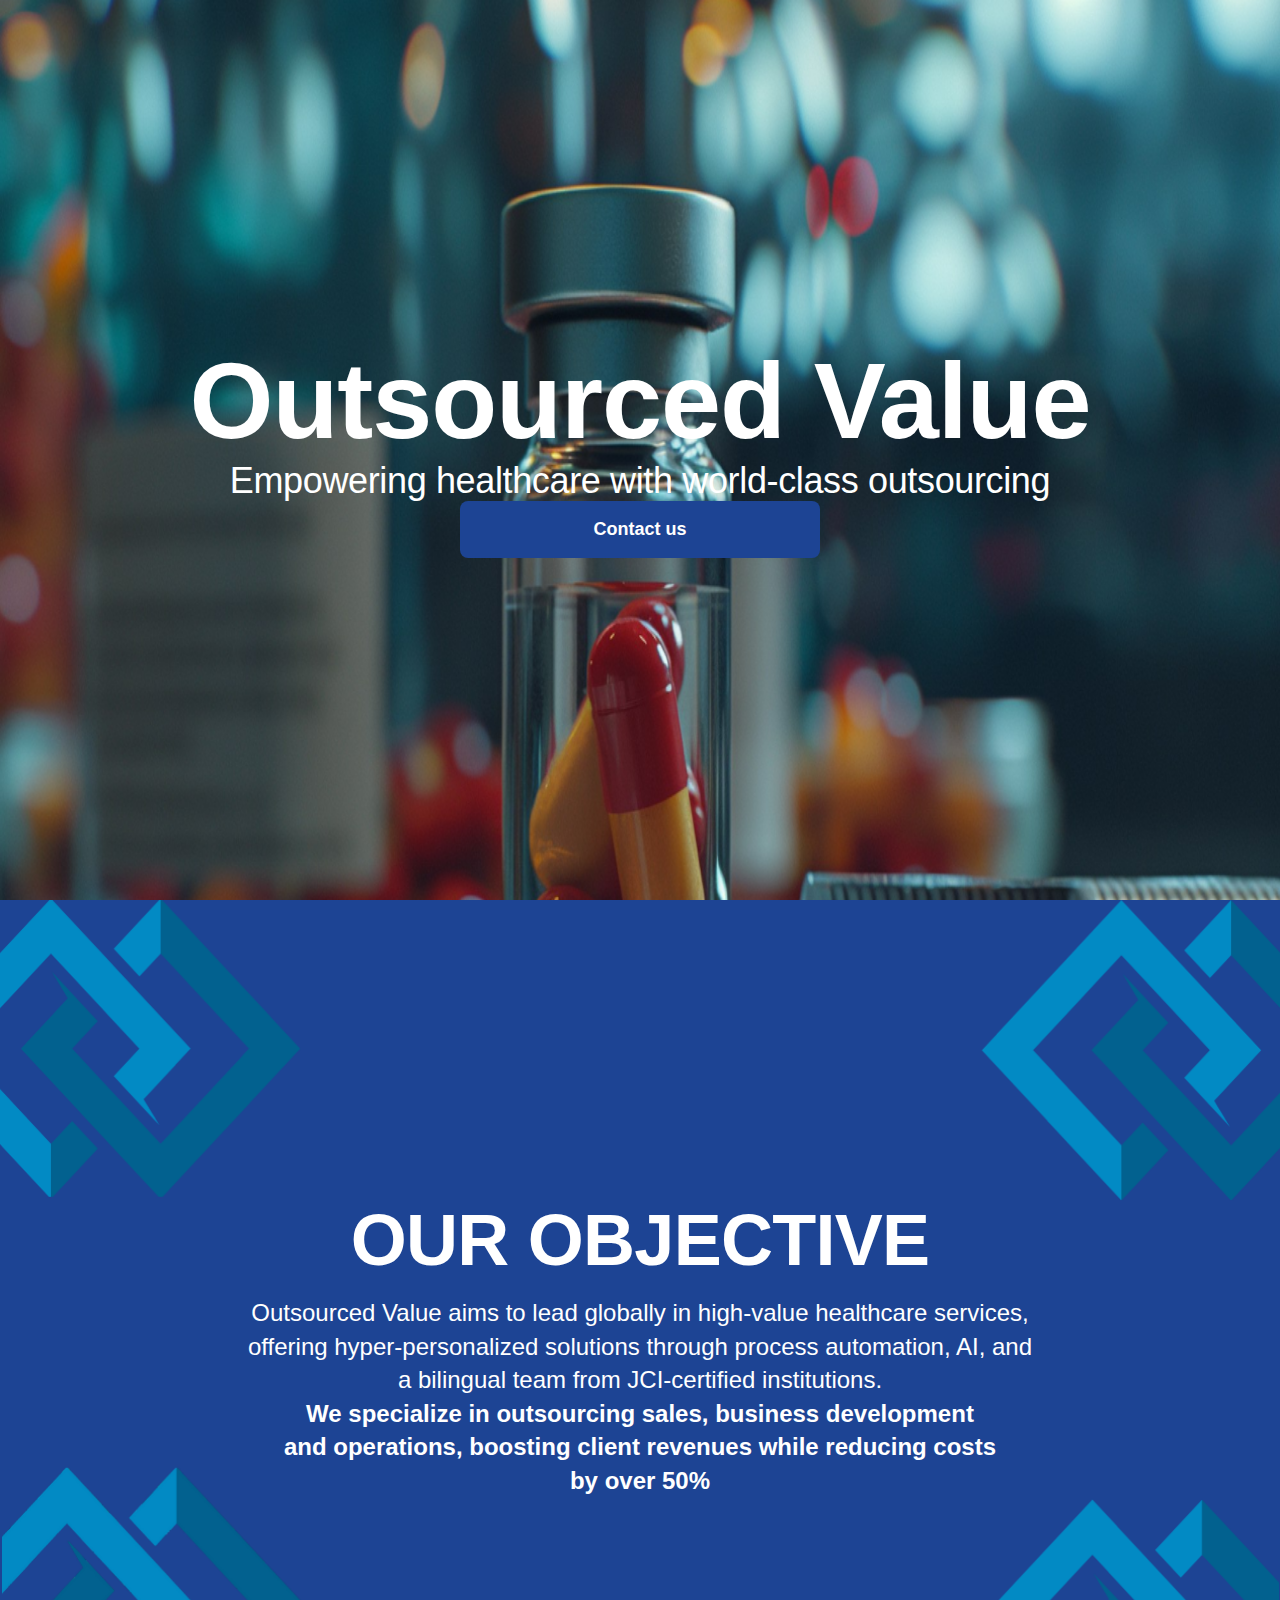
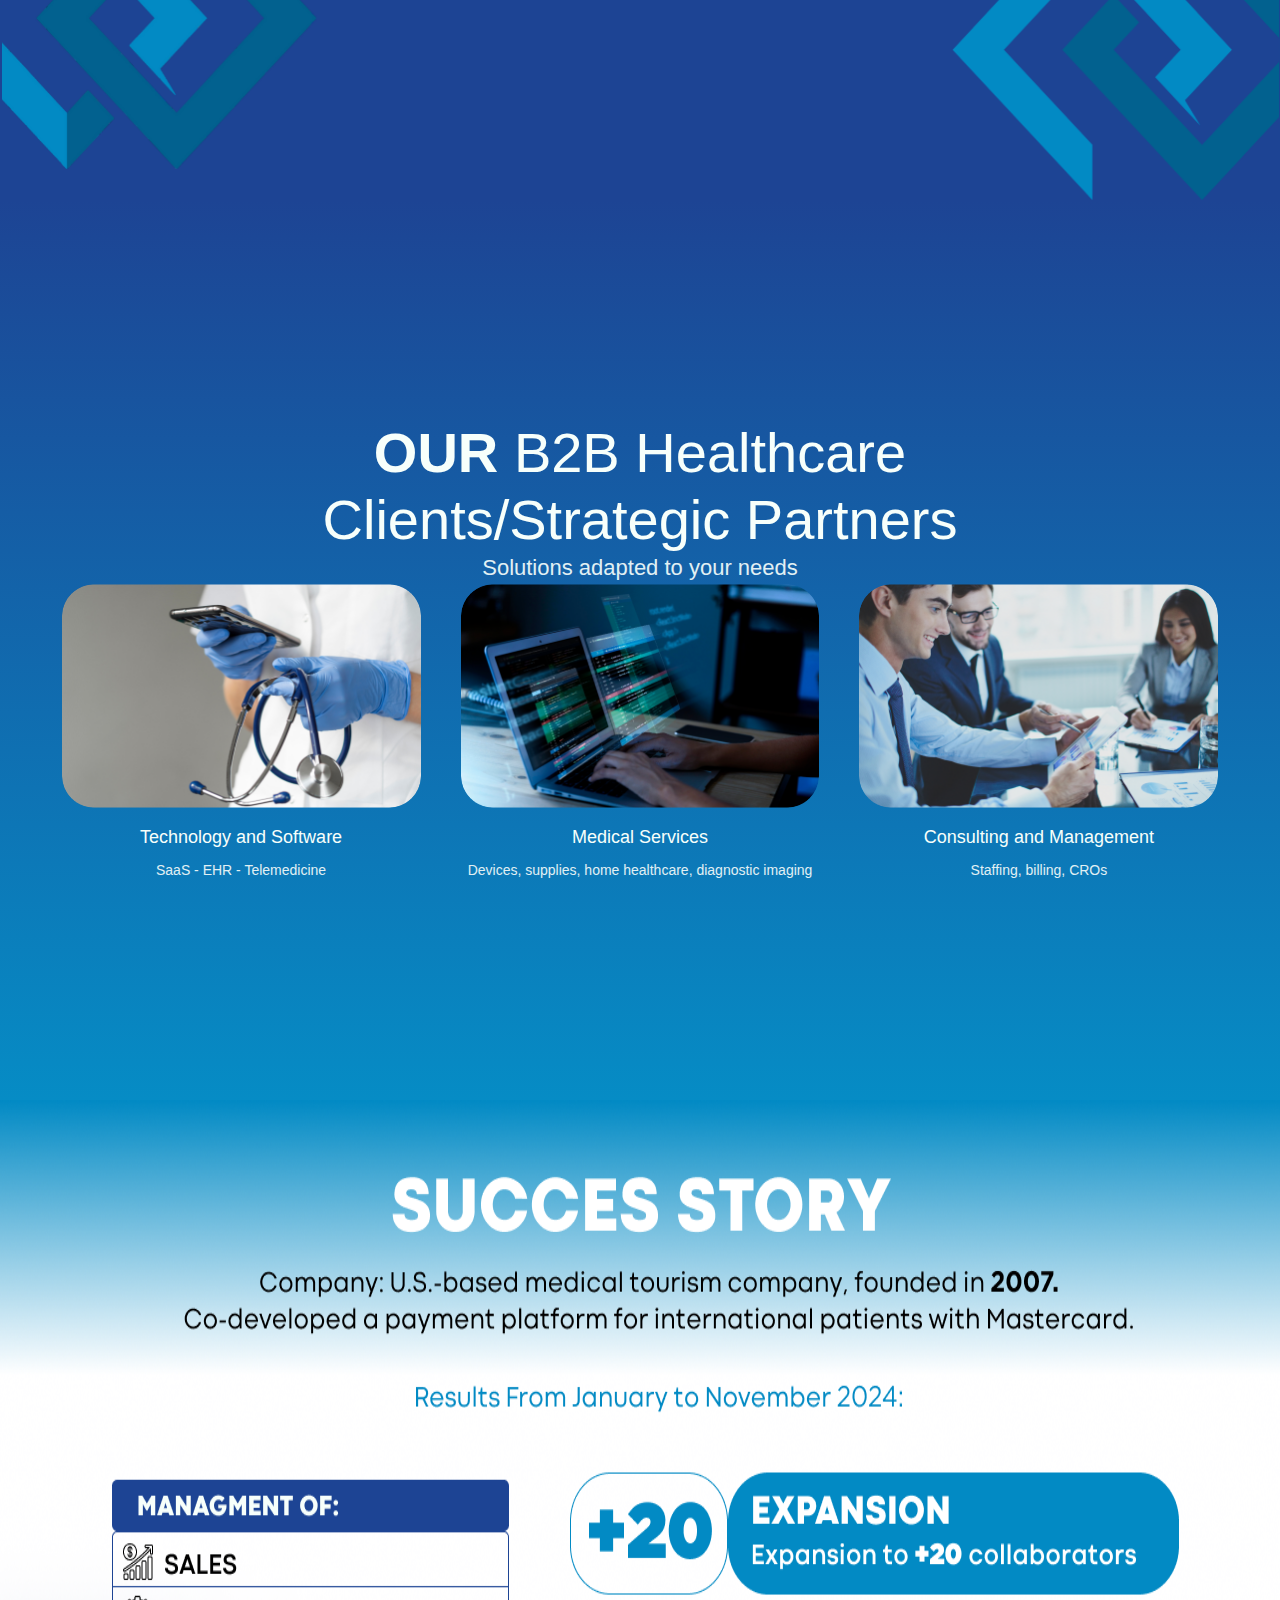
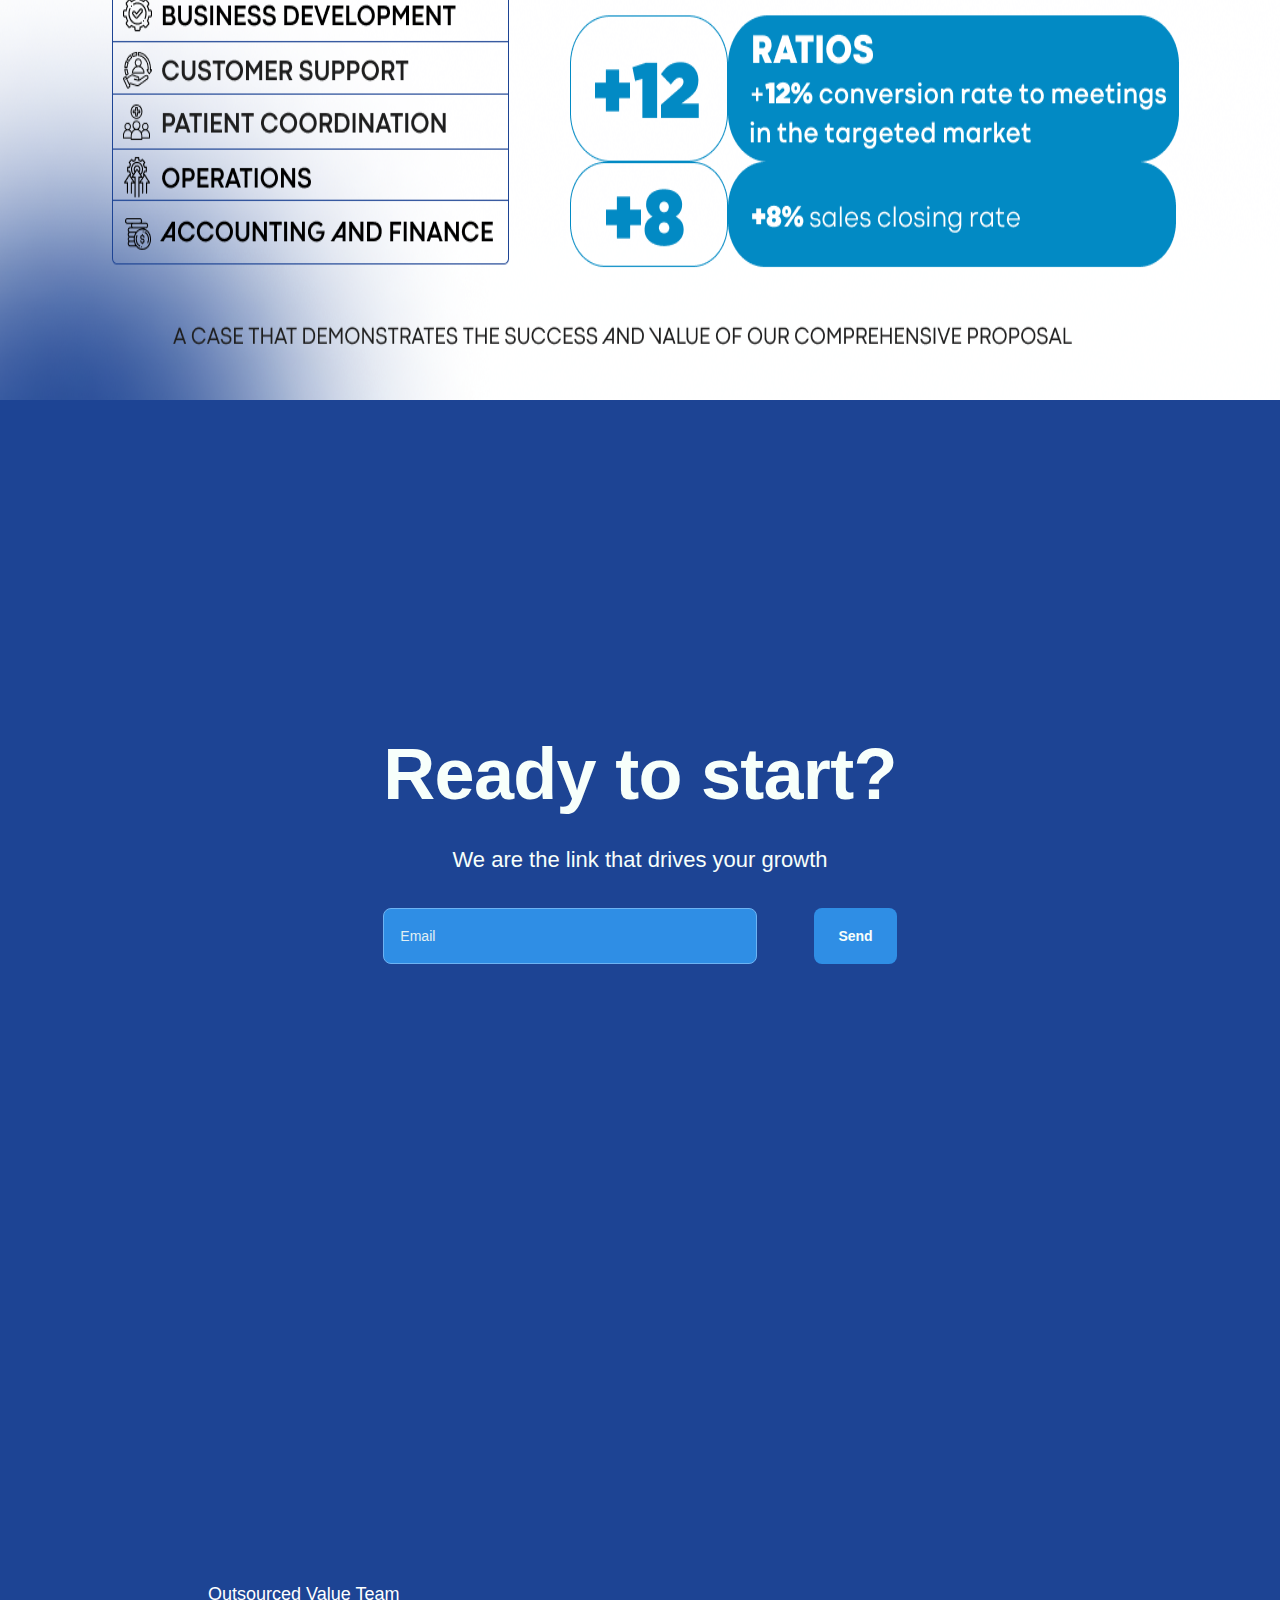
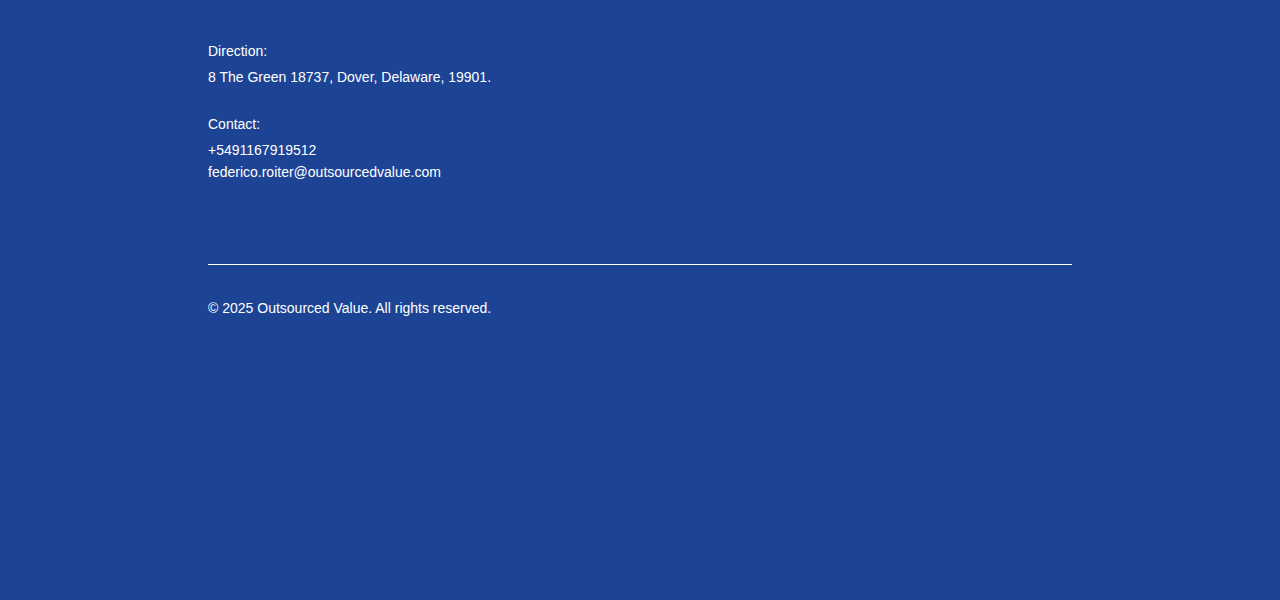
==== index.html @ 248ec2b2 "Initial commit" ====
<html>
  <head>
    <meta charset="utf-8">
    <title>Outsourced Value</title>
    <link rel="stylesheet" href="./style.css">
  </head>
  <body>
    <!-- Primera viñeta -->
    <div class="section first-section">
      <img
        class="background-image"
        src="./images/image-lummi-luminance-dark0.png"
        alt="Background for first section"
      />
      <div class="overlay"></div>
      <div class="heading-text">
        <div class="heading">
          <span>
            <span class="heading-span">Outsourced Value<br /></span>
            <span class="heading-span2">
              Empowering healthcare with world-class outsourcing
            </span>
          </span>
        </div>
      </div>
      <div class="copy-component">
        <div class="cta-button">
          <div class="text-container">
             <a href="#footer-section" class="cta">Contact us</a>
          </div>
        </div>
      </div>
    </div>

    <!-- Segunda viñeta -->
    <div class="section second-section">
      <img
        class="background-image"
        src="./images/fondo-landing.png"
        alt="Background for second section"
      />
      <div class="overlay"></div>
      <div class="text-content">
        <div class="heading">OUR OBJECTIVE</div>
        <div class="description">
  <span>
    <span class="description-span7">Outsourced Value aims to</span>
    <span class="description-span8">
      lead globally in high-value healthcare services,
    </span>
    <span class="description-span9">
      offering hyper-personalized solutions through process automation, AI, and  a bilingual team from JCI-certified institutions.
    </span>
    <br/>
    <span class="description-span10">
    We specialize in outsourcing sales, business development<br/> and operations, boosting client revenues while reducing costs<br/> by over
    </span>
    <span class="description-span11"></span>
    <span class="description-span12">50%</span>
  </span>
</div>
      </div>
    </div>

    <div class="section third-section">
    <div class="heading2">
  <span>
    <span class="heading2-span4">OUR</span>
    <span class="heading2-span5">B2B</span>
    <span class="heading2-span6">
      Healthcare
      <br />
      Clients/Strategic Partners
    </span>
  </span>
</div>
<div class="subheading">Solutions adapted to your needs</div>

<div class="feature-grid">
  <div class="cards">
    <img class="image-lummi" src="./images/foto1.png" />
    <div class="copy">
      <div class="feature-title">Technology and Software</div>
      <div class="feature-description">SaaS - EHR - Telemedicine</div>
    </div>
  </div>
  <div class="cards">
    <img class="image-lummi" src="./images/foto2.png" />
    <div class="copy">
      <div class="feature-title">Medical Services</div>
      <div class="feature-description2">
        Devices, supplies, home healthcare, diagnostic imaging
      </div>
    </div>
  </div>
  <div class="cards">
    <img class="image-lummi" src="./images/foto3.png" />
    <div class="copy">
      <div class="feature-title">Consulting and Management</div>
      <div class="feature-description">Staffing, billing, CROs</div>
    </div>
  </div>
</div>
</div>
    
  <div class="section fourth-section">
    <img
        class="background-image"
        src="./images/casodeexito2.png"
        alt="Background for fourth section"
      />
      </div>
    
  <div class="section fifth-section">
    <div class="property-1-simple-form">
      <div class="container">
        <div class="text-content2">
          <div class="copy2">
            <div class="heading3">Ready to start?</div>
          </div>
          <div class="description2">We are the link that drives your growth</div>
          <div class="input-container">
  <div class="input">
    <div class="input-form">
      <!-- Input real funcional -->
      <input
        type="email"
        id="email-input"
        class="real-input"
        placeholder="Email"
      />
    </div>
  </div>
  <div class="button-combo">
    <div class="button">
      <div class="text-container3">
        <div class="cta2">Send</div>
      </div>
    </div>
  </div>
</div>
  </div>
      </div>
    </div>

  </div>

  <div class="section sixth-section" id="footer-section">
    <div class="type-large-footer-with-divider-and-social-media-links">
      <div class="content">
        <div class="column">
          <div class="brand-name">Outsourced Value Team</div>
          <div class="content2">
            <div class="content3">
              <div class="heading4">Direction:</div>
              <div class="text">8 The Green 18737, Dover, Delaware, 19901.</div>
            </div>
            <div class="content3">
              <div class="heading5">Contact:</div>
              <div class="text">
                +5491167919512
                <br />
                federico.roiter@outsourcedvalue.com
              </div>
            </div>
          </div>
        </div>
      </div>
      <div class="credits">
        <div class="divider"></div>
        <div class="row">
          <div class="_2024-brand-name-all-rights-reserved">
            <span>
              <span class="_2024-brand-name-all-rights-reserved-span">© 2025</span>
              <span class="_2024-brand-name-all-rights-reserved-span2">
                Outsourced Value. All rights reserved.
              </span>
            </span>
          </div>
          
        </div>
      </div>
    </div>

  </div>

  </body>
</html>
---- style.css ----
/* General Reset */
* {
  box-sizing: border-box;
  margin: 0;
  padding: 0;
}

.fifth-section, .sixth-section {
  background-color: #1d4494; 
  
}

/* Contenedor general para cada sección */
.section {
  position: relative;
  display: flex;
  flex-direction: column;
  align-items: center;
  justify-content: center;
  height: 100vh;
  padding: 10vh 16px;
  overflow: hidden;
  background: linear-gradient(#1D4494 ,#068CC5);
}



.section img.background-image {
  position: absolute;
  top: 0;
  left: 0;
  width: 100%; /* Escala horizontalmente */
  height: 100%; /* Escala verticalmente */
  z-index: 0;
}

/* Fondo oscuro superpuesto */
.overlay {
  position: absolute;
  top: 0;
  left: 0;
  right: 0;
  bottom: 0;
  background: radial-gradient(
    closest-side,
    rgba(0, 0, 0, 1) 16.5%,
    rgba(0, 0, 0, 0) 100%
  );
  opacity: 0.6;
  z-index: -1;
}

/* Primera viñeta */
/* .first-section .overlay {
  background: radial-gradient(
    closest-side,
    rgba(0, 0, 0, 1) 16.5%,
    rgba(0, 0, 0, 0) 100%
  );
} */

/* Segunda viñeta */
/* .second-section .overlay {
  background: radial-gradient(
    closest-side,
    rgba(29, 68, 148, 0.8),
    rgba(0, 0, 0, 0) 100%
  );
} */

/* Contenido de texto */
.image-lummi-luminance-dark {
  background: linear-gradient(to left, #b3b3b3, #b3b3b3);
  flex-shrink: 0;
  position: absolute;
  right: 0px;
  left: 0px;
  bottom: 0px;
  top: 0px;
  object-fit: cover;
}

.heading-text {
  display: flex;
  flex-direction: column;
  gap: 16px;
  align-items: center;
  justify-content: center;
  align-self: stretch;
  flex-shrink: 0;
  position: relative;
}
.heading {
  color: #ffffff;
  text-align: center;
  position: relative;
  align-self: stretch;
  text-overflow: ellipsis;
  overflow: hidden;
}
.heading-span {
  color: #ffffff;
  font-family: "CodecColdTrial-ExtraBold", sans-serif;
  font-size: 108px;
  line-height: 110%;
  letter-spacing: -0.01em;
  font-weight: 800;
}
.heading-span2 {
  color: #ffffff;
  font-family: "CodecColdTrial-News", sans-serif;
  font-size: 36px;
  line-height: 110%;
  letter-spacing: -0.01em;
  font-weight: 400;
}
.copy-component {
  display: flex;
  flex-direction: column;
  gap: 40px;
  align-items: center;
  justify-content: center;
  width: 100%;
  flex-shrink: 0;
  max-width: 800px;
  position: relative;
}
.cta-button {
  background: #1d4494;
  border-radius: 8px;
  padding: 16px 24px 16px 24px;
  display: flex;
  flex-direction: row;
  gap: 4px;
  align-items: center;
  justify-content: center;
  width: 100%;
  flex-shrink: 0;
  height: 57px;
  max-width: 360px;
  position: relative;
  cursor: pointer;
}
.text-container {
  padding: 4px;
  display: flex;
  flex-direction: row;
  gap: 8px;
  align-items: center;
  justify-content: center;
  flex-shrink: 0;
  position: relative;
}
.cta {
  color: #f7fffb;
  text-align: center;
  font-family: "CodecColdTrial-News", sans-serif;
  font-size: 18px;
  line-height: 150%;
  font-weight: 400;
  position: relative;
  display: flex;
  align-items: center;
  justify-content: center;
}


.cta-button:hover {
  background: #163366; /* Color más oscuro al pasar el mouse */
}


.text-content {
  display: flex;
  flex-direction: column;
  align-items: center;
  gap: 16px;
  text-align: center;
  max-width: 800px;
}

.heading,
.heading * {
  box-sizing: border-box;
}
.heading {
  color: #ffffff;
  text-align: center;
  font-family: "CodecColdTrial-ExtraBold", sans-serif;
  font-size: 72px;
  line-height: 108%;
  letter-spacing: -0.01em;
  font-weight: 800;
  position: relative;
}

.description,
.description * {
  box-sizing: border-box;
}
.description {
  color: #ffffff;
  text-align: center;
  font-family: "-", sans-serif;
  font-size: 24px;
  line-height: 140%;
  font-weight: 400;
  position: relative;
}
.description-span7 {
  color: #ffffff;
  font-family: "CodecColdTrial-Light", sans-serif;
  font-size: 24px;
  line-height: 140%;
  font-weight: 300;
}
.description-span8 {
  color: #ffffff;
  font-family: "CodecColdTrial-Regular", sans-serif;
  font-size: 24px;
  line-height: 140%;
  font-weight: 400;
}
.description-span9 {
  color: #ffffff;
  font-family: "CodecColdTrial-Light", sans-serif;
  font-size: 24px;
  line-height: 140%;
  font-weight: 300;
}
.description-span10 {
  color: #ffffff;
  font-family: "CodecColdTrial-Bold", sans-serif;
  font-size: 24px;
  line-height: 140%;
  font-weight: 700;
}
.description-span11 {
  color: #ffffff;
  font-family: "Gotham-Light", sans-serif;
  font-size: 24px;
  line-height: 140%;
  font-weight: 300;
}
.description-span12 {
  color: #ffffff;
  font-family: "Gotham-Bold", sans-serif;
  font-size: 24px;
  line-height: 140%;
  font-weight: 700;
}



/* .rectangle-1,
.rectangle-1 * {
  box-sizing: border-box;
}
.rectangle-1 {
  background: linear-gradient(
    180deg,
    rgba(29, 68, 148, 1) 0%,
    rgba(2, 138, 196, 1) 80.16665577888489%
  );
  height: 724px;
  position: relative;
} */

.heading2,
.heading2 * {
  box-sizing: border-box;
}
.heading2 {
  color: #f7fffb;
  text-align: center;
  font-family: "-", sans-serif;
  font-size: 56px;
  line-height: 120%;
  font-weight: 400;
  position: relative;
}
.heading2-span4 {
  color: #f7fffb;
  font-family: "CodecColdTrial-ExtraBold", sans-serif;
  font-size: 56px;
  line-height: 120%;
  font-weight: 800;
}
.heading2-span5 {
  color: #f7fffb;
  font-family: "Gotham-Light", sans-serif;
  font-size: 56px;
  line-height: 120%;
  font-weight: 300;
}
.heading2-span6 {
  color: #f7fffb;
  font-family: "CodecColdTrial-News", sans-serif;
  font-size: 56px;
  line-height: 120%;
  font-weight: 400;
}

.subheading,
.subheading * {
  box-sizing: border-box;
}
.subheading {
  color: #e1f0f4;
  text-align: center;
  font-family: "CodecColdTrial-News", sans-serif;
  font-size: 22px;
  line-height: 140%;
  font-weight: 400;
  position: relative;
}

.feature-grid,
.feature-grid * {
  box-sizing: border-box;
}
.feature-grid {
  display: flex;
  flex-direction: row;
  gap: 40px;
  align-items: center;
  justify-content: center;
  flex-wrap: wrap;
  align-content: center;
  max-width: 1200px;
  position: relative;
}
.cards {
  display: flex;
  flex-direction: column;
  gap: 16px;
  align-items: center;
  justify-content: center;
  flex: 1;
  min-width: 280px;
  max-width: 360px;
  position: relative;
}
.image-lummi {
  border-radius: 32px;
  align-self: stretch;
  flex-shrink: 0;
  height: 224px;
  position: relative;
  object-fit: cover;
}
.copy {
  display: flex;
  flex-direction: column;
  gap: 8px;
  align-items: center;
  justify-content: center;
  align-self: stretch;
  flex-shrink: 0;
  position: relative;
}
.feature-title {
  color: #f7fffb;
  text-align: center;
  font-family: "CodecColdTrial-News", sans-serif;
  font-size: 18px;
  line-height: 150%;
  font-weight: 400;
  position: relative;
  align-self: stretch;
  text-overflow: ellipsis;
  overflow: hidden;
  white-space: nowrap;
}
.feature-description {
  color: #e1f0f4;
  text-align: center;
  font-family: "CodecColdTrial-Light", sans-serif;
  font-size: 14px;
  line-height: 160%;
  font-weight: 300;
  position: relative;
  align-self: stretch;
  text-overflow: ellipsis;
  overflow: hidden;
}
.feature-description2 {
  color: #e1f0f4;
  text-align: center;
  font-family: "CodecColdTrial-Light", sans-serif;
  font-size: 14px;
  line-height: 160%;
  font-weight: 300;
  position: relative;
  width: 414px;
  text-overflow: ellipsis;
  overflow: hidden;
}

/*fifth section*/


.property-1-simple-form,
.property-1-simple-form * {
  box-sizing: border-box;
}
.property-1-simple-form {
  background: #1d4494;
  padding: 96px 16px 96px 16px;
  display: flex;
  flex-direction: row;
  gap: 48px;
  align-items: center;
  justify-content: center;
  position: relative;
}
.container {
  display: flex;
  flex-direction: column;
  gap: 40px;
  align-items: center;
  justify-content: center;
  flex: 1;
  max-width: 1024px;
  position: relative;
}
.text-content2 {
  display: flex;
  flex-direction: column;
  gap: 32px;
  align-items: center;
  justify-content: center;
  align-self: stretch;
  flex-shrink: 0;
  position: relative;
}
.copy2 {
  display: flex;
  flex-direction: column;
  gap: 12px;
  align-items: flex-start;
  justify-content: flex-start;
  align-self: stretch;
  flex-shrink: 0;
  position: relative;
}
.heading3 {
  color: #f7fffb;
  text-align: center;
  font-family: "CodecColdTrial-ExtraBold", sans-serif;
  font-size: 72px;
  line-height: 108%;
  letter-spacing: -0.01em;
  font-weight: 800;
  position: relative;
  align-self: stretch;
}
.description2 {
  color: #f7fffb;
  text-align: center;
  font-family: "CodecColdTrial-News", sans-serif;
  font-size: 22px;
  line-height: 140%;
  font-weight: 400;
  position: relative;
  align-self: stretch;
}
/* Estilo general del contenedor */
.input-container {
  display: flex;
  flex-direction: row;
  gap: 16px;
  align-items: flex-end;
  justify-content: center;
  flex-wrap: wrap;
  align-content: flex-end;
  width: 100%;
  max-width: 520px;
  position: relative;
}

/* Contenedor del input */
.input {
  display: flex;
  flex-direction: column;
  gap: 4px;
  align-items: flex-start;
  justify-content: center;
  flex: 1;
  min-width: 230px;
  max-width: 420px;
  position: relative;
}

/* Estilo de la caja que contiene el input */
.input-form {
  background: #2f8ee5;
  border-radius: 8px;
  border: 1px solid #6db3f3;
  padding: 0 16px;
  display: flex;
  align-items: center;
  height: 56px;
  position: relative;
  flex-grow: 1; /* Hace que el input crezca ocupando espacio disponible */
  width: 100%; /* Ancho completo dentro del contenedor */
  max-width: 90%; /* Limita el ancho máximo para pantallas grandes */
}

/* Input real funcional */
.real-input {
  background: none;
  border: none;
  outline: none;
  color: #e1f0f4;
  font-family: "CodecColdTrial-Regular", sans-serif;
  font-size: 14px;
  line-height: 160%;
  font-weight: 400;
  width: 100%;
  height: 100%;
  padding: 0;
}

/* Placeholder automático del input */
.real-input::placeholder {
  color: #e1f0f4;
  opacity: 1; /* Asegura que el texto sea visible */
}

/* Estilo del botón */
.button-combo {
  display: flex;
  flex-direction: row;
  gap: 16px;
  align-items: flex-start;
  justify-content: flex-start;
  position: relative;
}

.button {
  background: #2f8ee5;
  border-radius: 8px;
  padding: 16px 24px;
  display: flex;
  align-items: center;
  justify-content: center;
  height: 56px;
  cursor: pointer;
}

.cta2 {
  color: #f7fffb;
  text-align: center;
  font-family: "CodecColdTrial-Bold", sans-serif;
  font-size: 14px;
  line-height: 160%;
  font-weight: 700;
}


/* sixth section */

.type-large-footer-with-divider-and-social-media-links,
.type-large-footer-with-divider-and-social-media-links * {
  box-sizing: border-box;
}
.type-large-footer-with-divider-and-social-media-links {
  background: #1d4494;
  padding: 80px 64px 80px 64px;
  display: flex;
  flex-direction: column;
  gap: 80px;
  align-items: center;
  justify-content: flex-start;
  position: relative;
  overflow: hidden;
}
.content {
  display: flex;
  flex-direction: row;
  gap: 64px;
  align-items: flex-start;
  justify-content: flex-start;
  align-self: stretch;
  flex-shrink: 0;
  position: relative;
}
.column {
  display: flex;
  flex-direction: column;
  gap: 32px;
  align-items: flex-start;
  justify-content: flex-start;
  flex-shrink: 0;
  width: 864px;
  position: relative;
  overflow: hidden;
}
.brand-name {
  color: #ffffff;
  text-align: left;
  font-family: "CodecColdTrial-News", sans-serif;
  font-size: 18px;
  line-height: 150%;
  font-weight: 400;
  position: relative;
  align-self: stretch;
  display: flex;
  align-items: center;
  justify-content: flex-start;
}
.content2 {
  display: flex;
  flex-direction: column;
  gap: 24px;
  align-items: flex-start;
  justify-content: flex-start;
  align-self: stretch;
  flex-shrink: 0;
  position: relative;
}
.content3 {
  display: flex;
  flex-direction: column;
  gap: 4px;
  align-items: flex-start;
  justify-content: flex-start;
  align-self: stretch;
  flex-shrink: 0;
  position: relative;
}
.heading4 {
  color: #ffffff;
  text-align: left;
  font-family: "Gotham-Light", sans-serif;
  font-size: 14px;
  line-height: 160%;
  font-weight: 300;
  position: relative;
  align-self: stretch;
}
.text {
  color: #ffffff;
  text-align: left;
  font-family: "Gotham-Light", sans-serif;
  font-size: 14px;
  line-height: 160%;
  font-weight: 300;
  position: relative;
  align-self: stretch;
}
.heading5 {
  color: #ffffff;
  text-align: left;
  font-family: "CodecColdTrial-Light", sans-serif;
  font-size: 14px;
  line-height: 160%;
  font-weight: 300;
  position: relative;
  align-self: stretch;
}

.credits {
  display: flex;
  flex-direction: column;
  gap: 32px;
  align-items: flex-start;
  justify-content: flex-start;
  align-self: stretch;
  flex-shrink: 0;
  position: relative;
}
.divider {
  background: #ffffff;
  align-self: stretch;
  flex-shrink: 0;
  height: 1px;
  position: relative;
}
.row {
  display: flex;
  flex-direction: row;
  align-items: flex-start;
  justify-content: space-between;
  align-self: stretch;
  flex-shrink: 0;
  position: relative;
}
._2024-brand-name-all-rights-reserved {
  color: #ffffff;
  text-align: left;
  font-family: "-", sans-serif;
  font-size: 14px;
  line-height: 160%;
  font-weight: 400;
  position: relative;
}
._2024-brand-name-all-rights-reserved-span {
  color: #ffffff;
  font-family: "Gotham-Book", sans-serif;
  font-size: 14px;
  line-height: 160%;
  font-weight: 400;
}
._2024-brand-name-all-rights-reserved-span2 {
  color: #ffffff;
  font-family: "CodecColdTrial-News", sans-serif;
  font-size: 14px;
  line-height: 160%;
  font-weight: 400;
}
.footer-links {
  display: flex;
  flex-direction: row;
  gap: 24px;
  align-items: flex-start;
  justify-content: flex-start;
  flex-shrink: 0;
  position: relative;
}
.link {
  color: #ffffff;
  text-align: left;
  font-family: "CodecColdTrial-News", sans-serif;
  font-size: 14px;
  line-height: 160%;
  font-weight: 400;
  position: relative;
  cursor: pointer;
}

.fifth-section {
  background: #1d4494; /* Ya está configurado correctamente */
  
}

/* Sixth Section */
.sixth-section {
  background: #1d4494; /* Color de fondo configurado */

}

.cta-button .cta {
  text-decoration: none;
  color: #ffffff; /* Esto asegura que el color del texto se mantenga */
  font-weight: bold; /* Opcional, si quieres resaltar el texto */
}
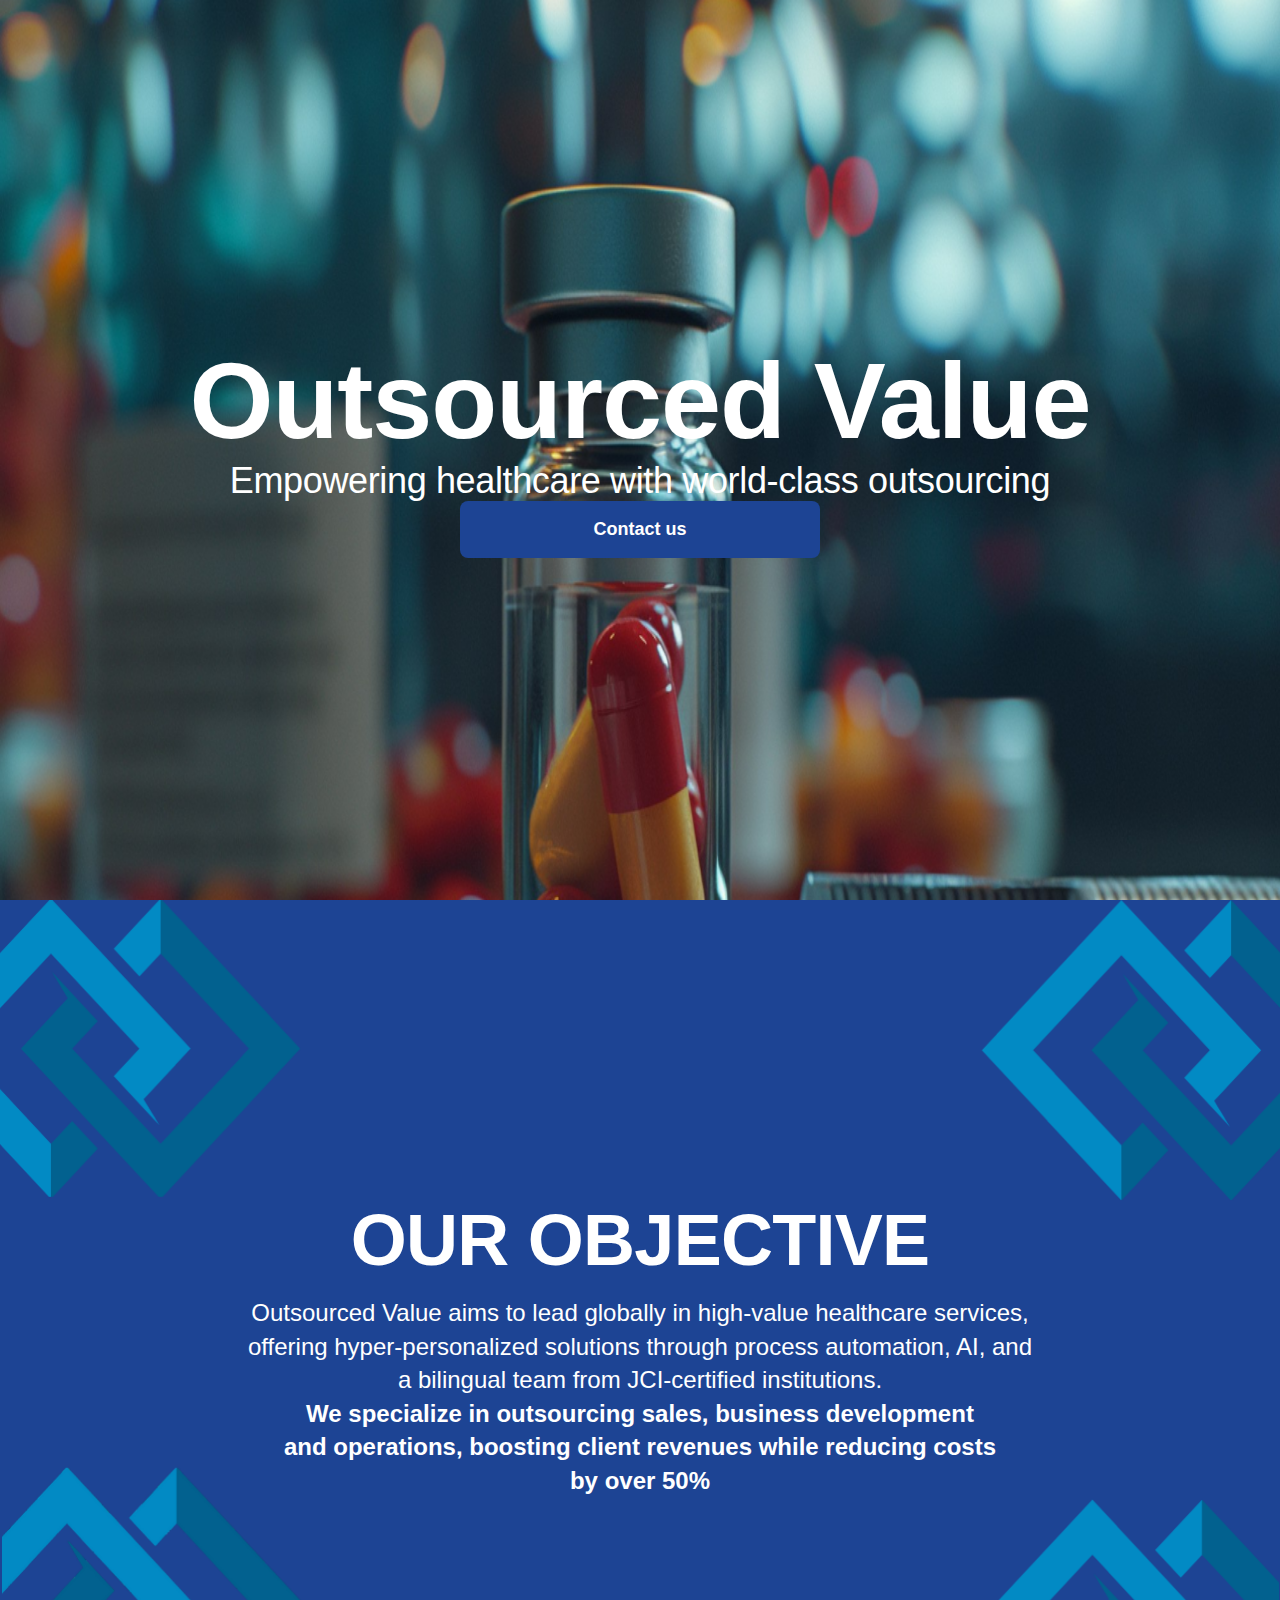
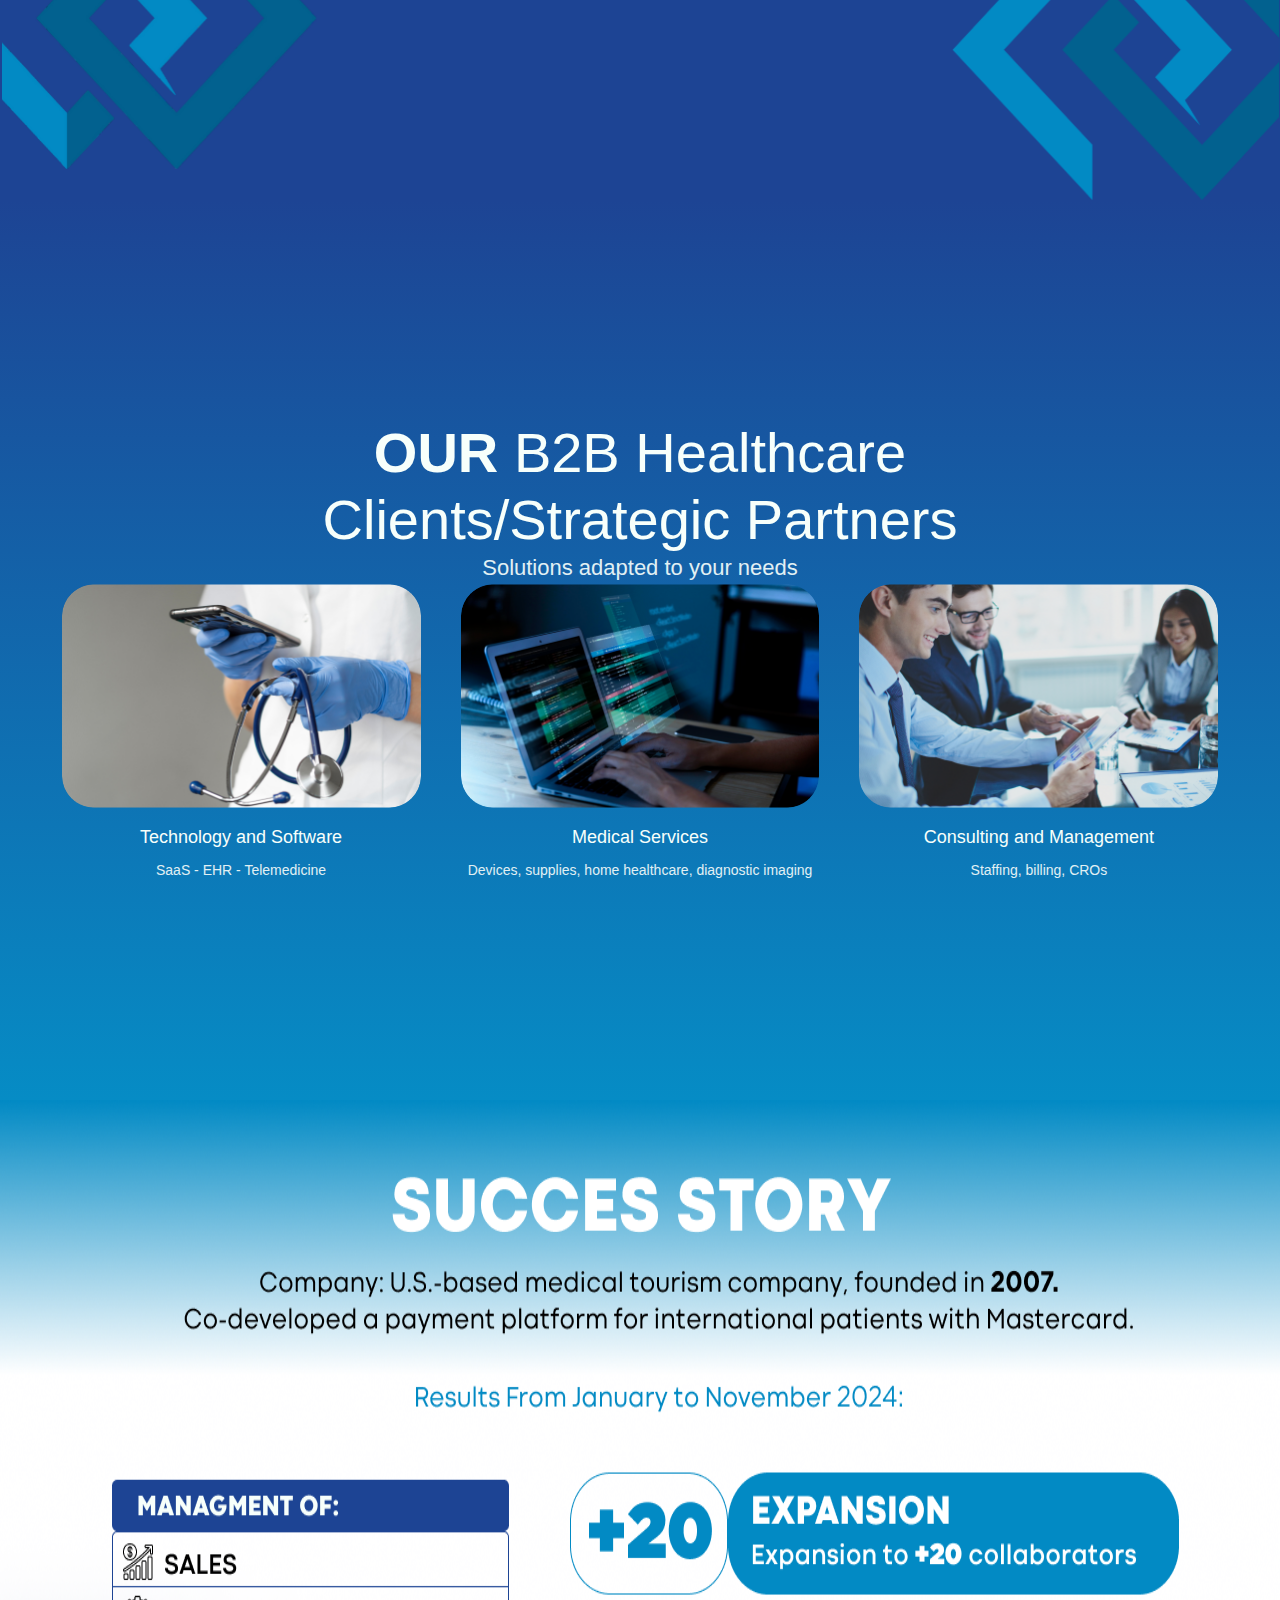
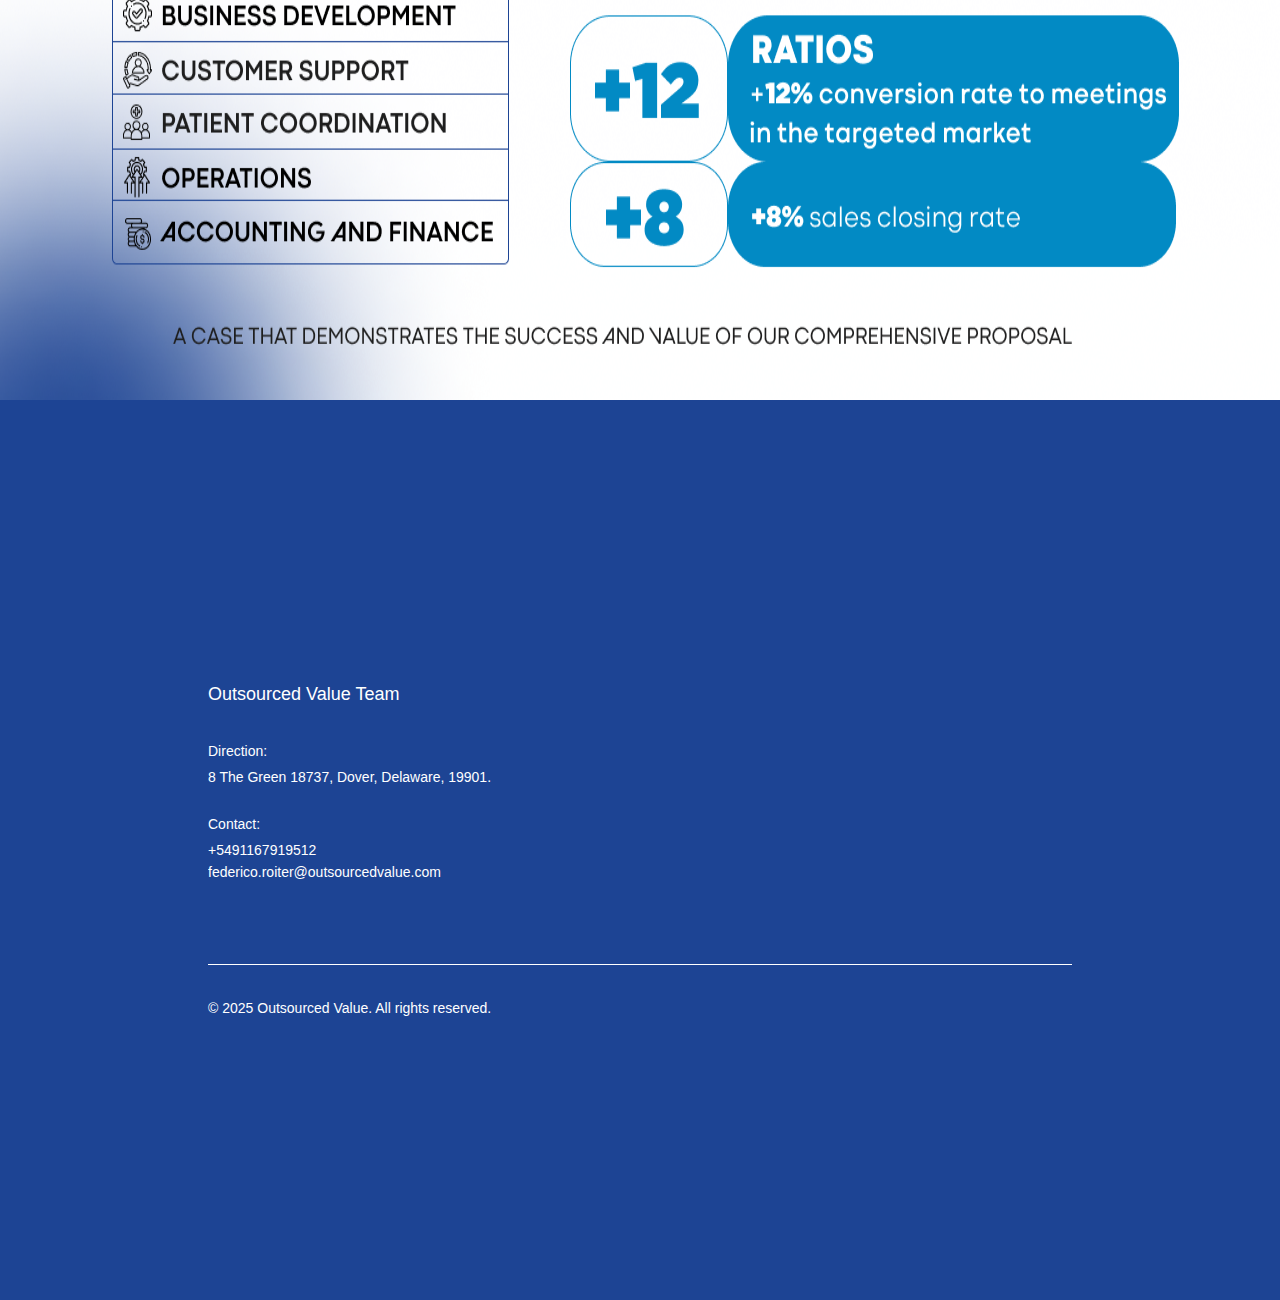
==== commit e7c622d1: "fifth section" ====
--- a/index.html
+++ b/index.html
@@ -111,39 +111,6 @@
       />
       </div>
     
-  <div class="section fifth-section">
-    <div class="property-1-simple-form">
-      <div class="container">
-        <div class="text-content2">
-          <div class="copy2">
-            <div class="heading3">Ready to start?</div>
-          </div>
-          <div class="description2">We are the link that drives your growth</div>
-          <div class="input-container">
-  <div class="input">
-    <div class="input-form">
-      <!-- Input real funcional -->
-      <input
-        type="email"
-        id="email-input"
-        class="real-input"
-        placeholder="Email"
-      />
-    </div>
-  </div>
-  <div class="button-combo">
-    <div class="button">
-      <div class="text-container3">
-        <div class="cta2">Send</div>
-      </div>
-    </div>
-  </div>
-</div>
-  </div>
-      </div>
-    </div>
-
-  </div>
 
   <div class="section sixth-section" id="footer-section">
     <div class="type-large-footer-with-divider-and-social-media-links">
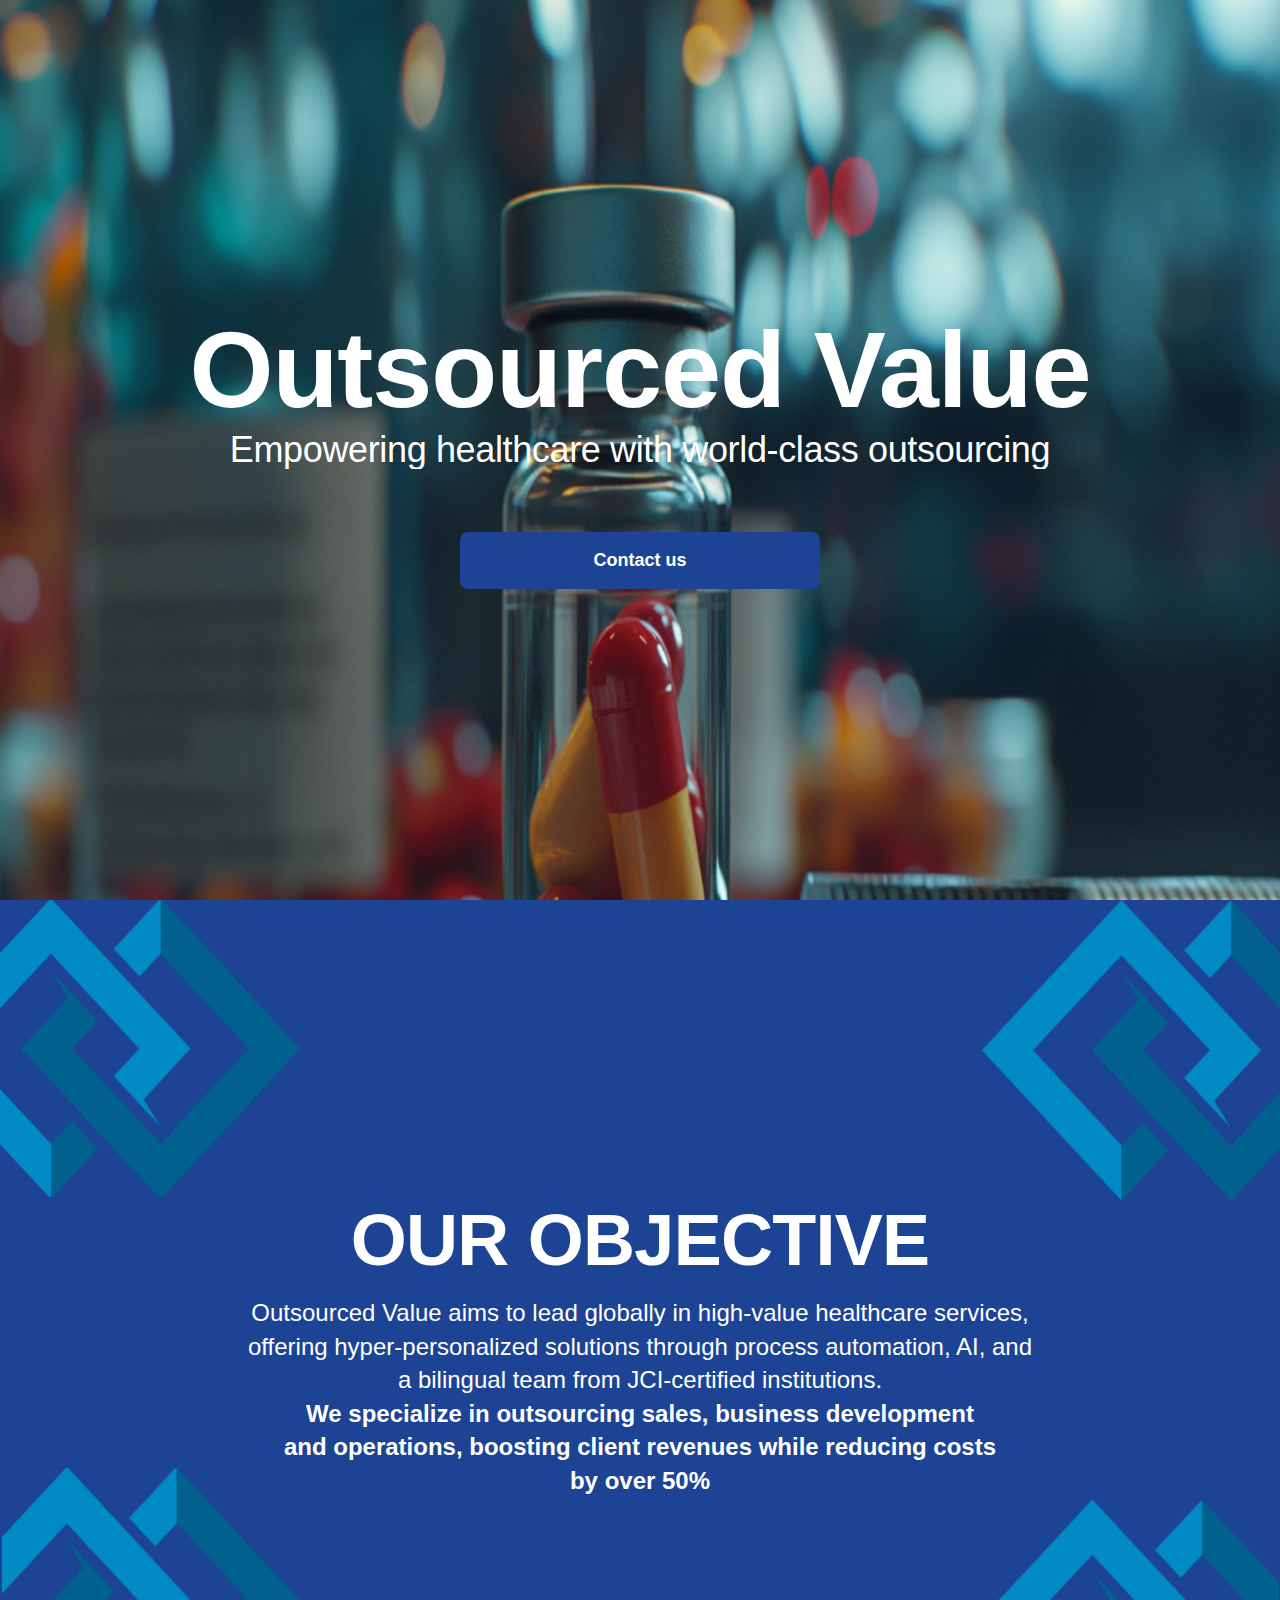
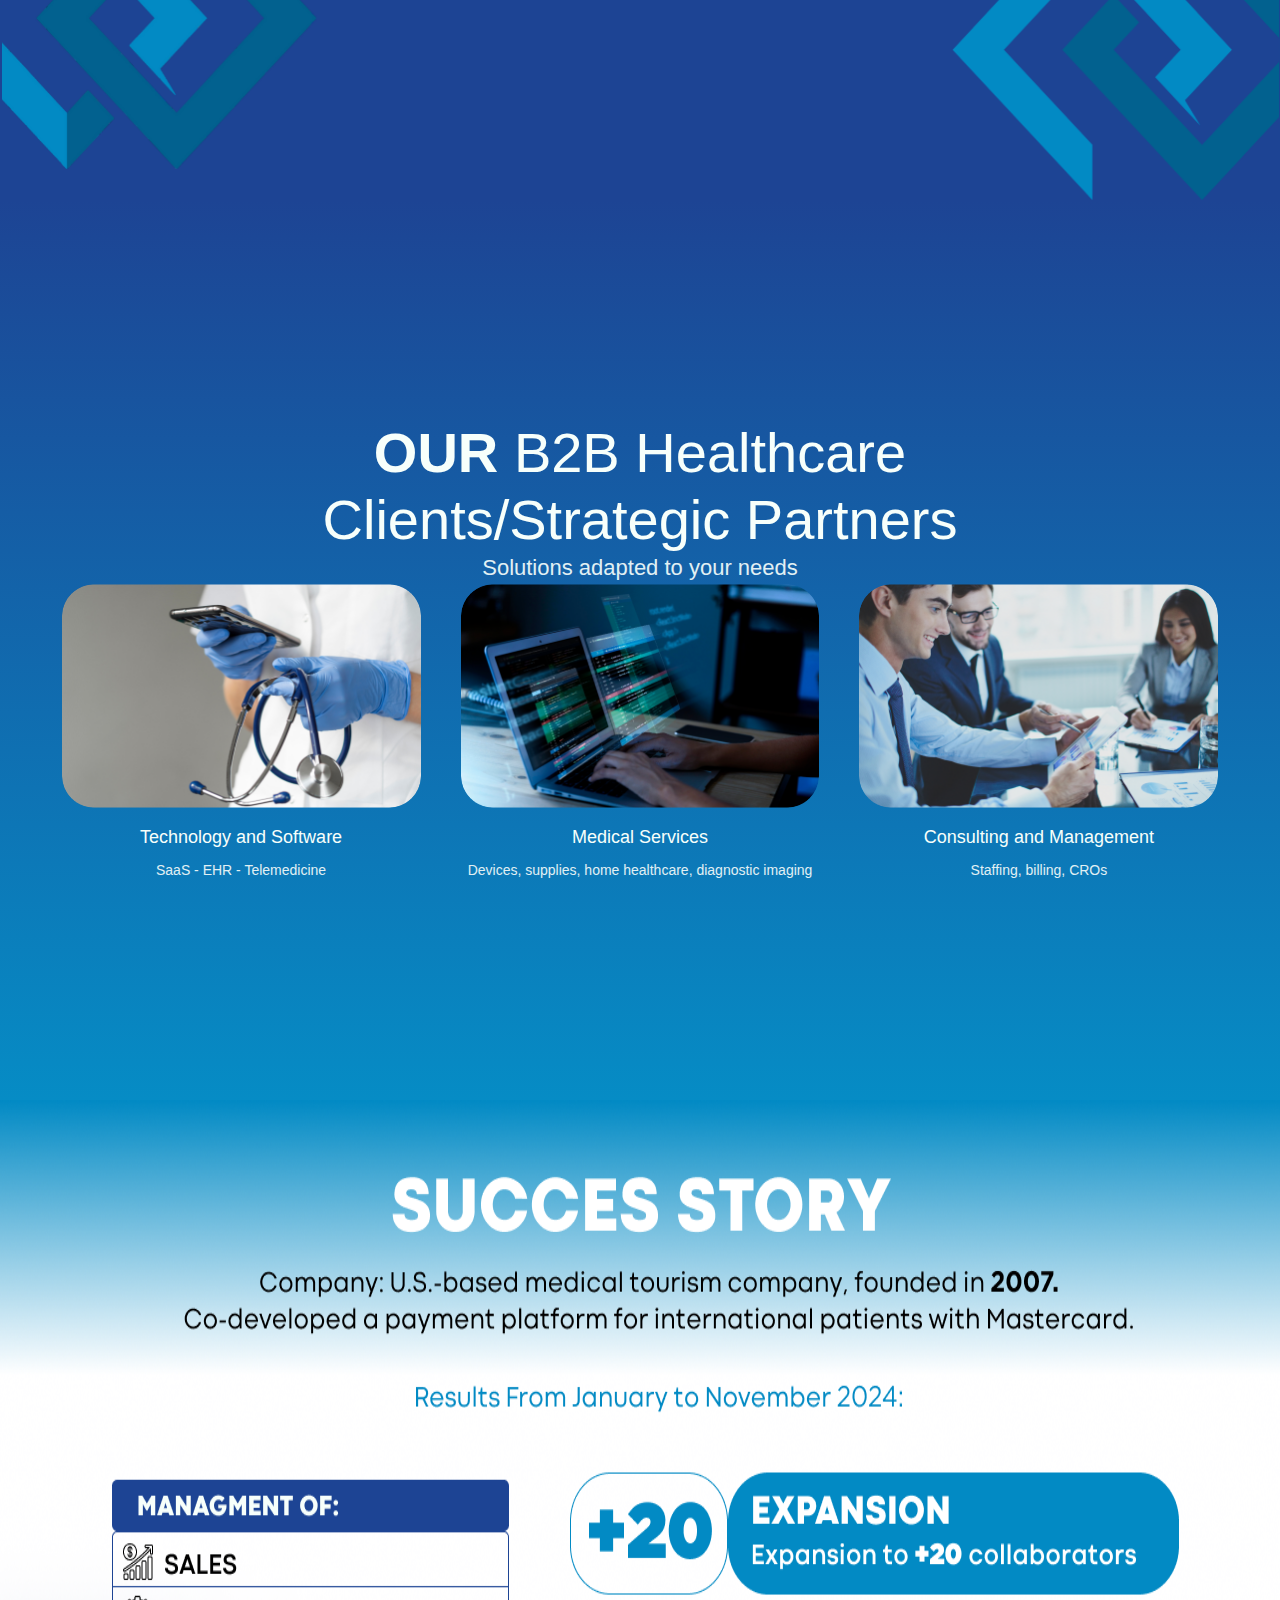
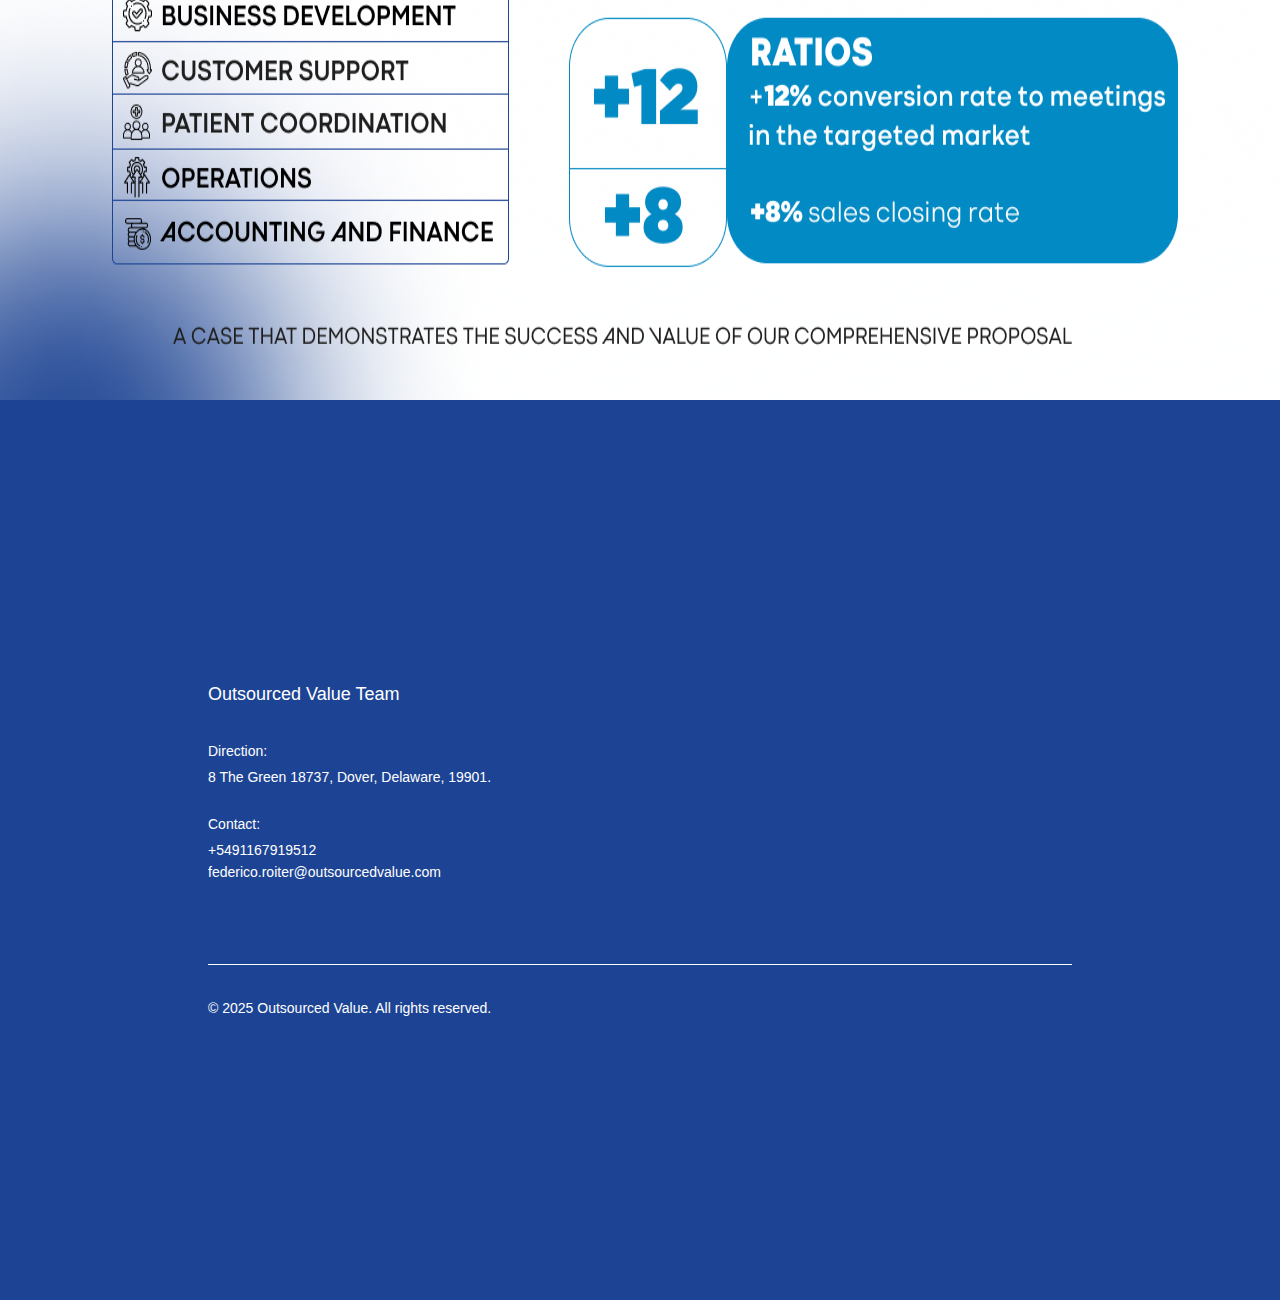
==== commit 76b3434e: "boton y caso de exito" ====
--- a/index.html
+++ b/index.html
@@ -106,7 +106,7 @@
   <div class="section fourth-section">
     <img
         class="background-image"
-        src="./images/casodeexito2.png"
+        src="./images/casodeexito-web.png"
         alt="Background for fourth section"
       />
       </div>
--- a/style.css
+++ b/style.css
@@ -50,23 +50,6 @@
   z-index: -1;
 }
 
-/* Primera viñeta */
-/* .first-section .overlay {
-  background: radial-gradient(
-    closest-side,
-    rgba(0, 0, 0, 1) 16.5%,
-    rgba(0, 0, 0, 0) 100%
-  );
-} */
-
-/* Segunda viñeta */
-/* .second-section .overlay {
-  background: radial-gradient(
-    closest-side,
-    rgba(29, 68, 148, 0.8),
-    rgba(0, 0, 0, 0) 100%
-  );
-} */
 
 /* Contenido de texto */
 .image-lummi-luminance-dark {
@@ -128,6 +111,7 @@
 .cta-button {
   background: #1d4494;
   border-radius: 8px;
+  margin-top: 7vh;
   padding: 16px 24px 16px 24px;
   display: flex;
   flex-direction: row;
@@ -250,21 +234,6 @@
   font-weight: 700;
 }
 
-
-
-/* .rectangle-1,
-.rectangle-1 * {
-  box-sizing: border-box;
-}
-.rectangle-1 {
-  background: linear-gradient(
-    180deg,
-    rgba(29, 68, 148, 1) 0%,
-    rgba(2, 138, 196, 1) 80.16665577888489%
-  );
-  height: 724px;
-  position: relative;
-} */
 
 .heading2,
 .heading2 * {
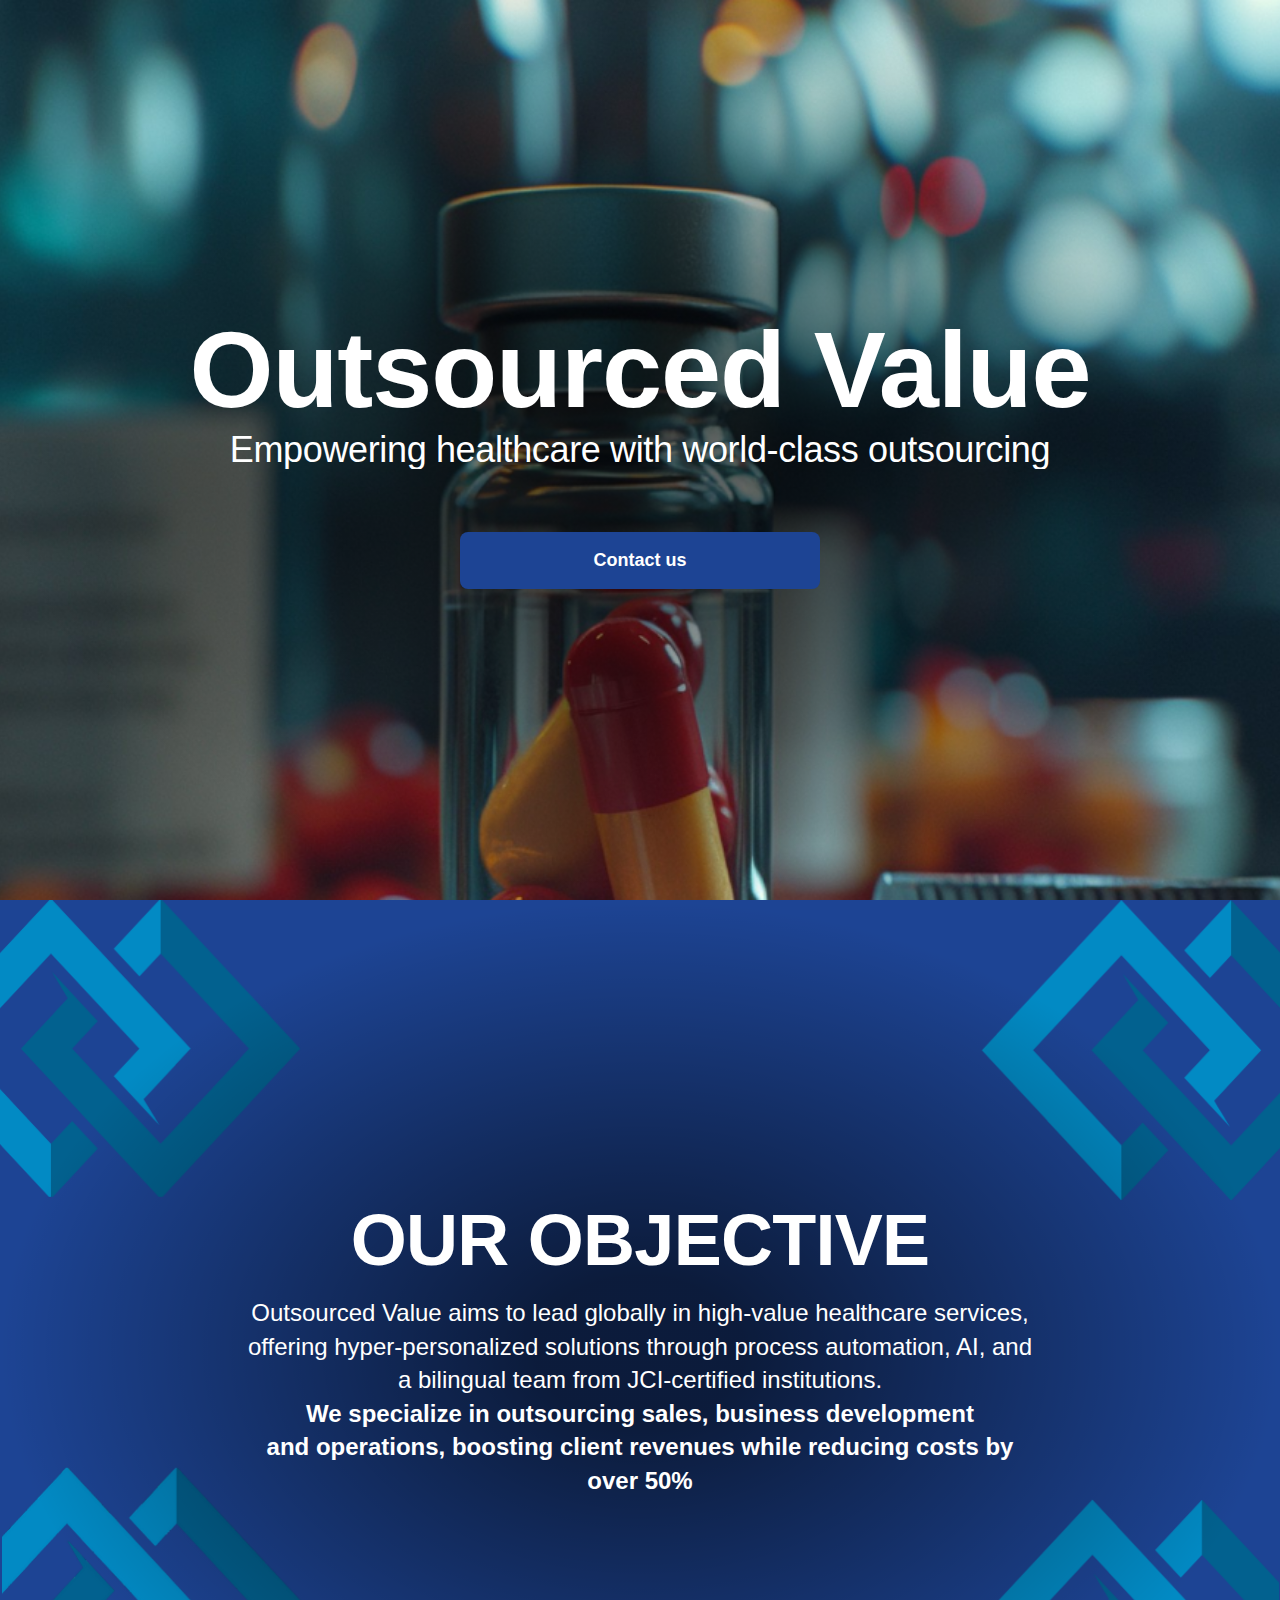
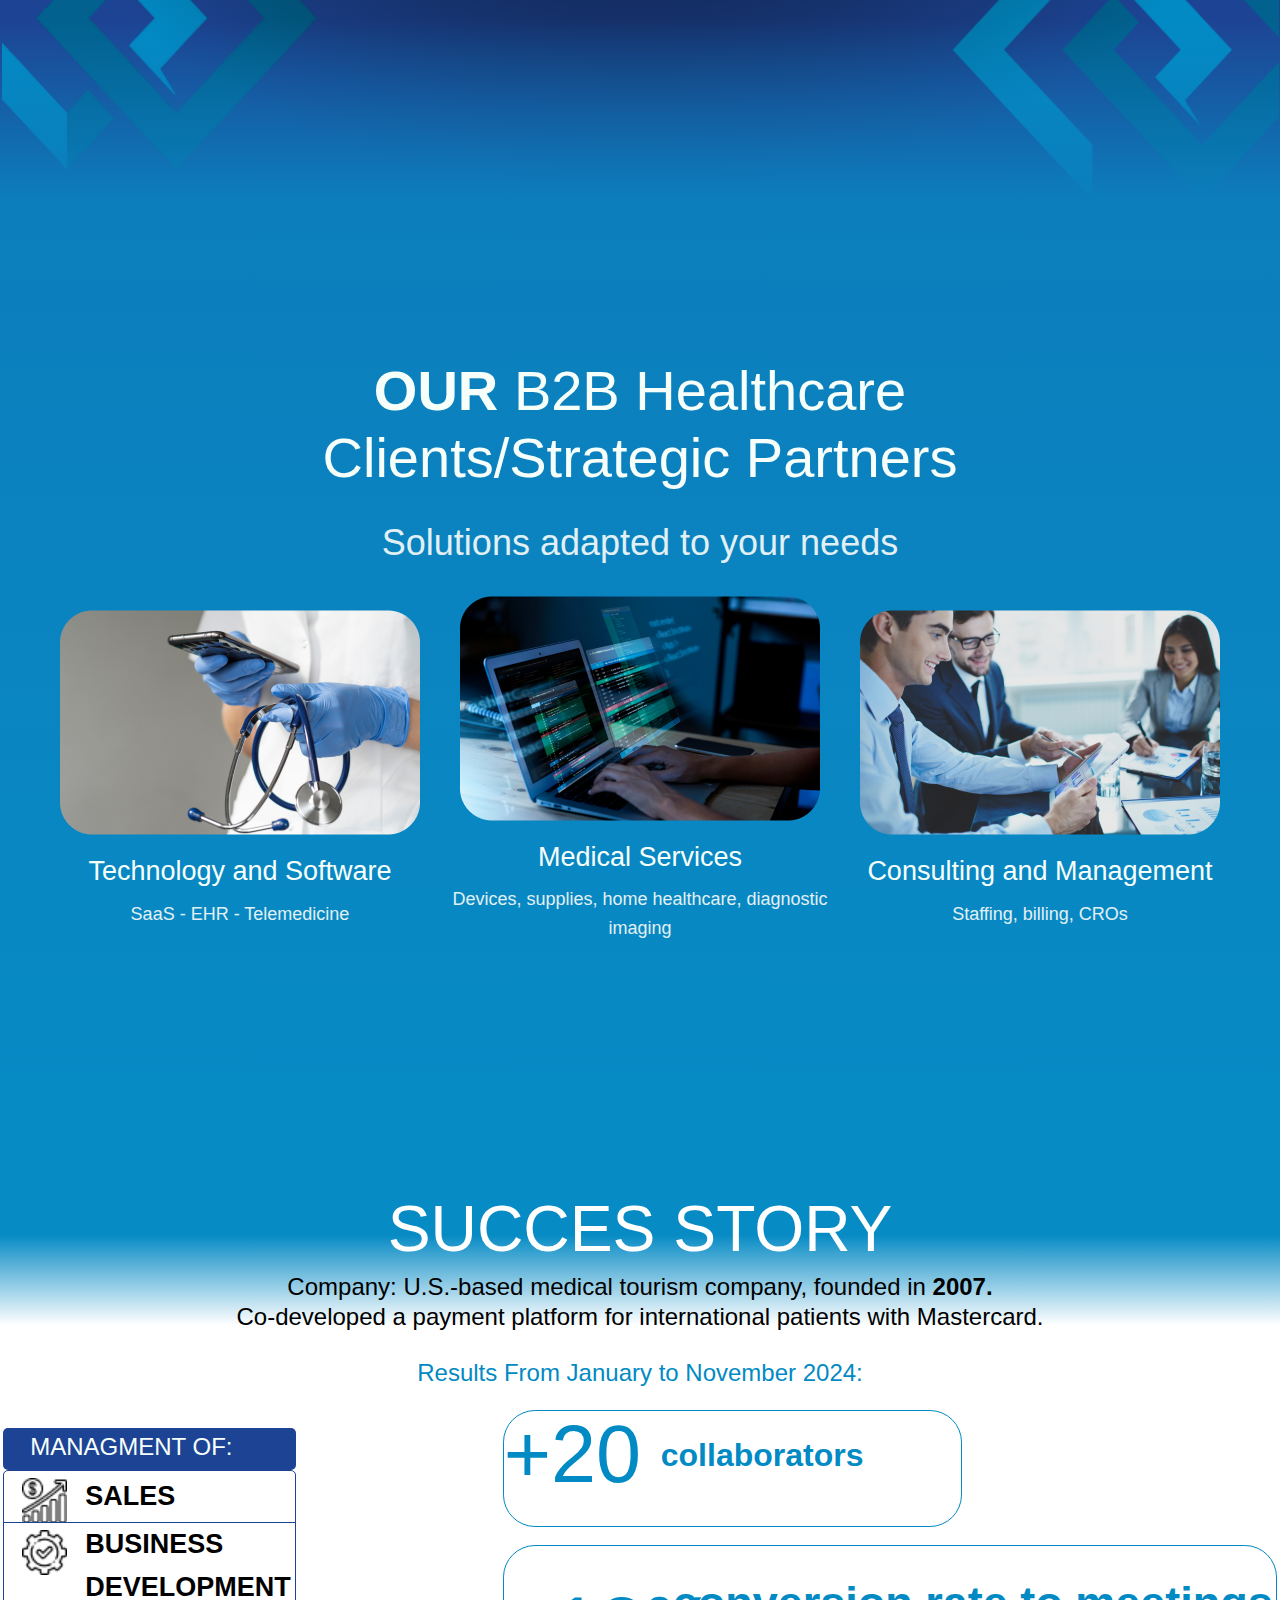
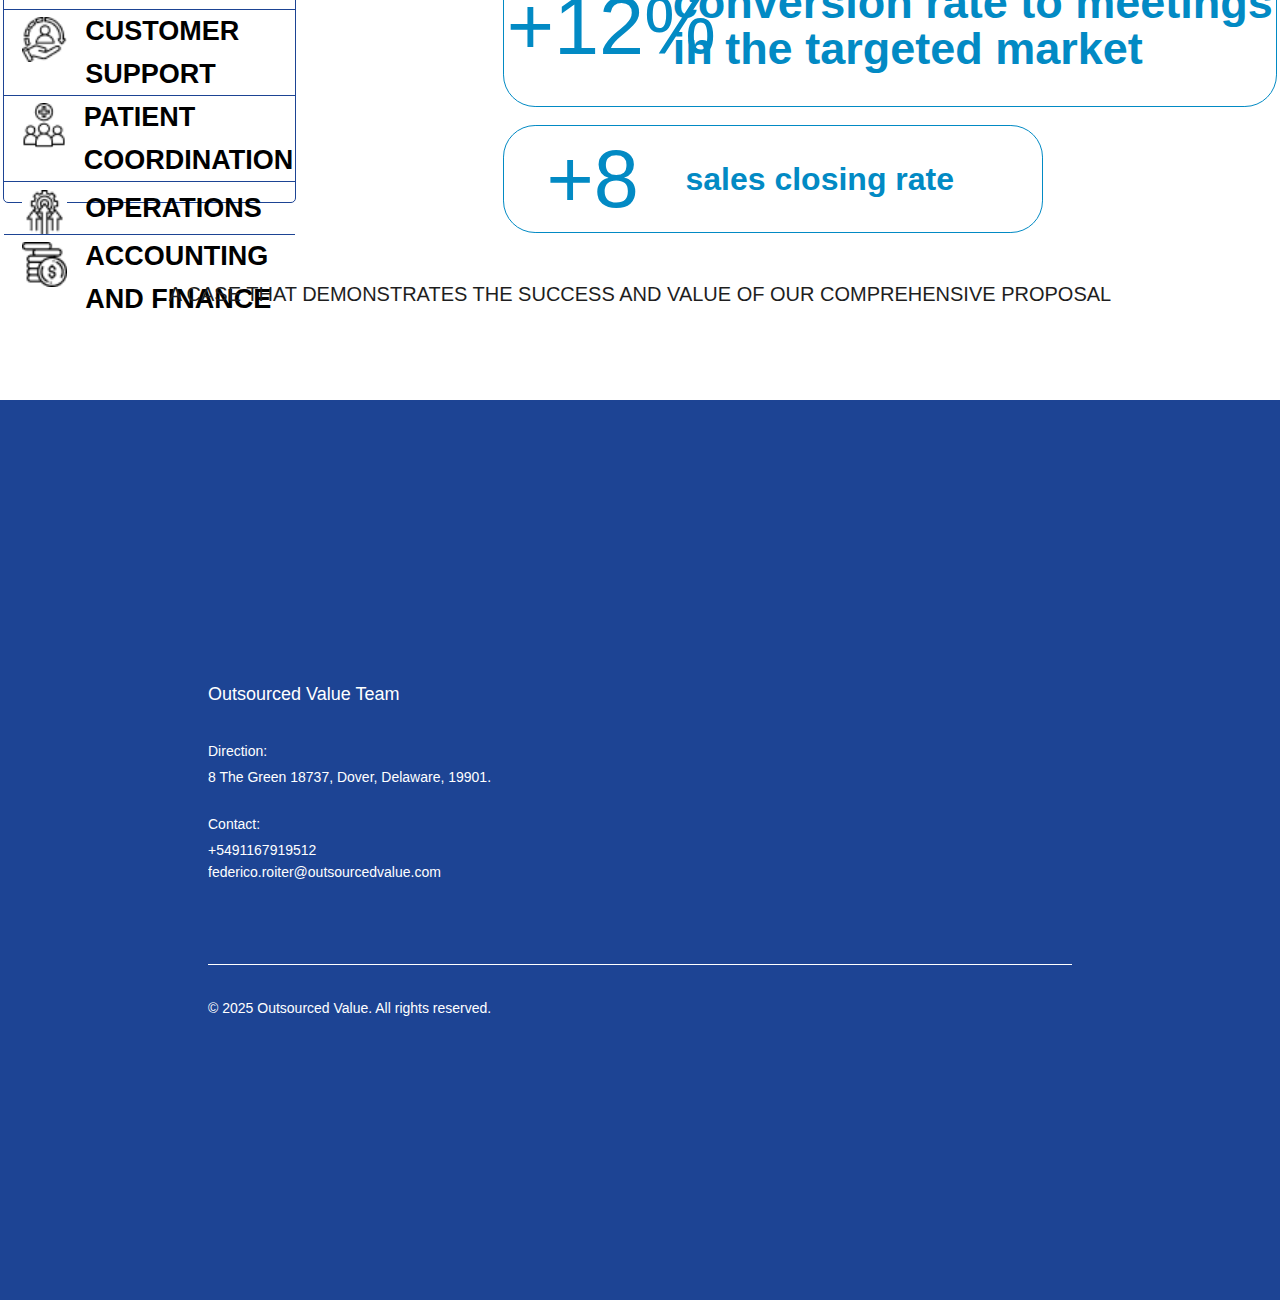
==== commit e22e43c5: "mobile version" ====
--- a/index.html
+++ b/index.html
@@ -3,12 +3,14 @@
     <meta charset="utf-8">
     <title>Outsourced Value</title>
     <link rel="stylesheet" href="./style.css">
+    <meta name="viewport" content="width=device-width, initial-scale=1.0">
+
   </head>
   <body>
     <!-- Primera viñeta -->
     <div class="section first-section">
       <img
-        class="background-image"
+        class="banner-image"
         src="./images/image-lummi-luminance-dark0.png"
         alt="Background for first section"
       />
@@ -53,7 +55,7 @@
     </span>
     <br/>
     <span class="description-span10">
-    We specialize in outsourcing sales, business development<br/> and operations, boosting client revenues while reducing costs<br/> by over
+    We specialize in outsourcing sales, business development<br/> and operations, boosting client revenues while reducing costs by over
     </span>
     <span class="description-span11"></span>
     <span class="description-span12">50%</span>
@@ -104,12 +106,143 @@
 </div>
     
   <div class="section fourth-section">
-    <img
-        class="background-image"
-        src="./images/casodeexito-web.png"
-        alt="Background for fourth section"
-      />
-      </div>
+  
+    
+    <div class="succes-story">SUCCES STORY</div>
+    <div class="company-u-s-based-medical-tourism-company-founded-in-2007-co-developed-a-payment-platform-for-international-patients-with-mastercard">
+      <span>
+      <span
+        class="company-u-s-based-medical-tourism-company-founded-in-2007-co-developed-a-payment-platform-for-international-patients-with-mastercard-span4"
+      >
+        Company: U.S.-based medical tourism company, founded in
+      </span>
+      <span
+        class="company-u-s-based-medical-tourism-company-founded-in-2007-co-developed-a-payment-platform-for-international-patients-with-mastercard-span5"
+      >
+        2007.
+        <br />
+      </span>
+      <span
+        class="company-u-s-based-medical-tourism-company-founded-in-2007-co-developed-a-payment-platform-for-international-patients-with-mastercard-span6"
+      >
+        Co-developed a payment platform for international patients with
+        Mastercard.
+      </span>
+        </span>
+    </div>
+
+    <div class="results-from-january-to-november-2024">
+      <span>
+        <span class="results-from-january-to-november-2024-span3">
+          Results From January to November
+        </span>
+        <span class="results-from-january-to-november-2024-span4">2024:</span>
+      </span>
+    </div>
+    <div class="elements">
+      <div class="cuadro">
+        <div class="rectangle-8"><div class="managment-of">Managment of:</div></div>
+        <div class="rectangle-11">
+          <div class="lineas">
+            <img
+              class="icono"
+              src="./images/icono1.png"
+              alt="iconos"
+            />
+            <div class="sales">Sales</div>
+          </div>
+          <div class="line-1"></div>
+          <div class="lineas">
+            <img
+              class="icono"
+              src="./images/icono2.png"
+              alt="iconos"
+            />
+            <div class="sales">business development</div>
+          </div>
+          
+          <div class="line-1"></div>
+          <div class="lineas">
+            <img
+              class="icono"
+              src="./images/icono3.png"
+              alt="iconos"
+            />
+            <div class="sales">customer support</div>
+          </div>
+          
+          <div class="line-1"></div>
+          <div class="lineas">
+            <img
+              class="icono"
+              src="./images/icono4.png"
+              alt="iconos"
+            />
+            <div class="sales">patient coordination</div>
+          </div>
+          
+          <div class="line-1"></div>
+          <div class="lineas">
+            <img
+              class="icono"
+              src="./images/icono5.png"
+              alt="iconos"
+            />
+            <div class="sales">operations</div>
+          </div>
+          
+          <div class="line-1"></div>
+          <div class="lineas">
+            <img
+              class="icono"
+              src="./images/icono6.png"
+              alt="iconos"
+            />
+            <div class="sales">accounting and finance</div>
+          </div>
+          
+
+        </div>
+      </div>
+      <div class="rectangles">
+          <div class="rectangle-15">
+            <div class="first-rectangle">
+              <div class="_20">+20</div>
+              <div class="collaborators">collaborators</div>
+            </div>
+          </div>
+          <div class="rectangle-13">
+            <div class="second-rectangle">
+              <div class="_20">+12%</div>
+              <div class="conversion-rate-to-meetings-in-the-targeted-market">
+                <span>
+                  <span class="conversion-rate-to-meetings-in-the-targeted-market-span3">
+                    conversion rate to meetings
+                    <br />
+                    in the
+                  </span>
+                  <span class="conversion-rate-to-meetings-in-the-targeted-market-span4">
+                    targeted market
+                  </span>
+                </span>
+              </div>
+            </div>
+          </div>
+          <div class="rectangle-14">
+            <div class="second-rectangle">
+              <div class="_20">+8</div>
+              <div class="sales-closing-rate">sales closing rate</div>
+            </div>
+          </div>
+      </div>
+    </div>
+
+    <div class="a-case-that-demonstrates-the-success-and-value-of-our-comprehensive-proposal">
+      A case that demonstrates the success and value of our comprehensive proposal
+    </div>
+
+
+  </div>
     
 
   <div class="section sixth-section" id="footer-section">
--- a/style.css
+++ b/style.css
@@ -5,10 +5,6 @@
   padding: 0;
 }
 
-.fifth-section, .sixth-section {
-  background-color: #1d4494; 
-  
-}
 
 /* Contenedor general para cada sección */
 .section {
@@ -17,12 +13,37 @@
   flex-direction: column;
   align-items: center;
   justify-content: center;
-  height: 100vh;
+  
   padding: 10vh 16px;
   overflow: hidden;
-  background: linear-gradient(#1D4494 ,#068CC5);
-}
-
+  background: linear-gradient( #0C7EBC ,#078BC5);
+  min-height: 100vh; /* Altura mínima de una pantalla */
+  height: auto;
+}
+
+
+.second-section::after {
+  content: '';
+  position: absolute;
+  bottom: 0;
+  left: 0;
+  right: 0;
+  height: 20%; /* Ajusta la altura del degradado si es necesario */
+  background: linear-gradient(to bottom, rgba(12, 126, 188, 0) 0%, #0C7EBC 100%);
+  z-index: 1; /* Asegúrate de que esté encima de la imagen */
+}
+
+
+
+.fourth-section {
+  background: linear-gradient(to bottom, 
+    
+    #078BC5 15%,      
+    rgba(255, 255, 255, 0) 25%, 
+    #FFFFFF 40%    
+  );
+  height: 100vh; 
+}
 
 
 .section img.background-image {
@@ -31,7 +52,17 @@
   left: 0;
   width: 100%; /* Escala horizontalmente */
   height: 100%; /* Escala verticalmente */
-  z-index: 0;
+  
+}
+
+.section img.banner-image {
+  position: absolute;
+  top: 0;
+  left: 0;
+  width: 100%; /* Escala horizontalmente */
+  height: 100%; /* Escala verticalmente */
+  
+  object-fit: cover;
 }
 
 /* Fondo oscuro superpuesto */
@@ -47,21 +78,9 @@
     rgba(0, 0, 0, 0) 100%
   );
   opacity: 0.6;
-  z-index: -1;
-}
-
-
-/* Contenido de texto */
-.image-lummi-luminance-dark {
-  background: linear-gradient(to left, #b3b3b3, #b3b3b3);
-  flex-shrink: 0;
-  position: absolute;
-  right: 0px;
-  left: 0px;
-  bottom: 0px;
-  top: 0px;
-  object-fit: cover;
-}
+  
+}
+
 
 .heading-text {
   display: flex;
@@ -278,10 +297,12 @@
   color: #e1f0f4;
   text-align: center;
   font-family: "CodecColdTrial-News", sans-serif;
-  font-size: 22px;
+  font-size: 4vh;
   line-height: 140%;
   font-weight: 400;
   position: relative;
+  margin-top: 3vh;
+  margin-bottom: 3vh;
 }
 
 .feature-grid,
@@ -310,14 +331,7 @@
   max-width: 360px;
   position: relative;
 }
-.image-lummi {
-  border-radius: 32px;
-  align-self: stretch;
-  flex-shrink: 0;
-  height: 224px;
-  position: relative;
-  object-fit: cover;
-}
+
 .copy {
   display: flex;
   flex-direction: column;
@@ -332,7 +346,7 @@
   color: #f7fffb;
   text-align: center;
   font-family: "CodecColdTrial-News", sans-serif;
-  font-size: 18px;
+  font-size: 3vh;
   line-height: 150%;
   font-weight: 400;
   position: relative;
@@ -345,7 +359,7 @@
   color: #e1f0f4;
   text-align: center;
   font-family: "CodecColdTrial-Light", sans-serif;
-  font-size: 14px;
+  font-size: 2vh;
   line-height: 160%;
   font-weight: 300;
   position: relative;
@@ -357,7 +371,7 @@
   color: #e1f0f4;
   text-align: center;
   font-family: "CodecColdTrial-Light", sans-serif;
-  font-size: 14px;
+  font-size: 2vh;
   line-height: 160%;
   font-weight: 300;
   position: relative;
@@ -699,6 +713,309 @@
   cursor: pointer;
 }
 
+.succes-story {
+  color: #ffffff;
+  text-align: center;
+  font-family: CodecColdTrial-Heavy, sans-serif;
+  font-size: 64.27118682861328px;
+  line-height: 160%;
+  font-weight: 400;
+  position: relative;
+  height: 79px;
+  display: flex;
+  align-items: center;
+  justify-content: center;
+}
+
+.company-u-s-based-medical-tourism-company-founded-in-2007-co-developed-a-payment-platform-for-international-patients-with-mastercard {
+  color: #000000;
+  text-align: center;
+  font-family: "-", sans-serif;
+  font-size: 24px;
+  line-height: 126%;
+  font-weight: 400;
+  position: relative;
+  height: 70px;
+  display: flex;
+  align-items: center;
+  justify-content: center;
+}
+.company-u-s-based-medical-tourism-company-founded-in-2007-co-developed-a-payment-platform-for-international-patients-with-mastercard-span4 {
+  color: #000000;
+  font-family: "CodecColdTrial-Regular", sans-serif;
+  font-size: 24px;
+  line-height: 126%;
+  font-weight: 400;
+}
+.company-u-s-based-medical-tourism-company-founded-in-2007-co-developed-a-payment-platform-for-international-patients-with-mastercard-span5 {
+  color: #000000;
+  font-family: "Gotham-Bold", sans-serif;
+  font-size: 24px;
+  line-height: 126%;
+  font-weight: 700;
+}
+.company-u-s-based-medical-tourism-company-founded-in-2007-co-developed-a-payment-platform-for-international-patients-with-mastercard-span6 {
+  color: #000000;
+  font-family: "CodecColdTrial-Regular", sans-serif;
+  font-size: 24px;
+  line-height: 126%;
+  font-weight: 400;
+}
+
+.results-from-january-to-november-2024 {
+  color: #028ac4;
+  text-align: left;
+  font-family: "-", sans-serif;
+  font-size: 24px;
+  line-height: 160%;
+  font-weight: 400;
+  position: relative;
+  display: flex;
+  align-items: center;
+  justify-content: flex-start;
+  margin-top: 2vh;
+}
+.results-from-january-to-november-2024-span3 {
+  color: #028ac4;
+  font-family: "CodecColdTrial-Regular", sans-serif;
+  font-size: 24px;
+  line-height: 160%;
+  font-weight: 400;
+}
+.results-from-january-to-november-2024-span4 {
+  color: #028ac4;
+  font-family: "Gotham-Book", sans-serif;
+  font-size: 24px;
+  line-height: 160%;
+  font-weight: 400;
+}
+
+.rectangle-8 {
+  background: #1d4494;
+  border-radius: 5px;
+  height: 42px;
+  position: relative;
+}
+
+.rectangle-11 {
+  border-radius: 5px;
+  border-style: solid;
+  border-color: #1d4494;
+  border-width: 1px;
+  height: 37vh;
+  position: relative;
+}
+
+.rectangles {
+  margin-left: 23vh;
+}
+
+.managment-of {
+  color: #f7fffb;
+  text-align: left;
+  font-family: "CodecColdTrial-Heavy", sans-serif;
+  font-size: 24px;
+  line-height: 160%;
+  font-weight: 400;
+  text-transform: uppercase;
+  position: relative;
+  display: flex;
+  align-items: center;
+  justify-content: flex-start;
+  margin-left: 3vh;
+}
+
+.sales {
+  color: #000000;
+  text-align: left;
+  font-family: "CodecColdTrial-Bold", sans-serif;
+  font-size: 3vh;
+  line-height: 160%;
+  font-weight: 700;
+  text-transform: uppercase;
+  position: relative;
+  display: flex;
+  align-items: center;
+  justify-content: flex-start;
+  margin-left: 2vh;
+}
+
+
+.line-1 {
+  margin-top: -1px;
+  border-style: solid;
+  border-color: #1d4494;
+  border-width: 1px 0 0 0;
+  height: 0px;
+  position: relative;
+}
+
+.cuadro {
+  margin-top: 4vh;
+}
+
+.rectangle-15 {
+  border-radius: 32.12px;
+  border-style: solid;
+  border-color: #028ac4;
+  border-width: 0.8px;
+  height: 13vh;
+  width: 51vh;
+  position: relative;
+  transform-origin: 0 0;
+  margin-top: 2vh;
+}
+
+.rectangle-13 {
+  border-radius: 32.12px;
+  border-style: solid;
+  border-color: #028ac4;
+  border-width: 0.8px;
+  height: 18vh;
+  width: 86vh; 
+  position: relative;
+  transform-origin: 0 0;
+  margin-top: 2vh;
+}
+
+.rectangle-14 {
+  border-radius: 32.12px;
+  border-style: solid;
+  border-color: #028ac4;
+  border-width: 0.8px;
+  height: 12vh;
+  width: 60vh;
+  position: relative;
+  transform-origin: 0 0;
+  margin-top: 2vh;
+}
+
+
+
+._20 {
+  color: #028ac4;
+  text-align: left;
+  font-family: Gotham-Ultra, sans-serif;
+  font-size: 9vh;
+  line-height: 132%;
+  font-weight: 400;
+  position: relative;
+  width: 139px;
+  height: 51.55px;
+  display: flex;
+  align-items: center;
+  justify-content: flex-start;
+}
+
+.collaborators {
+  color: #028ac4;
+  text-align: left;
+  font-family: "CodecColdTrial-Bold", sans-serif;
+  font-size: 32px;
+  line-height: 132%;
+  font-weight: 700;
+  position: relative;
+  width: 294.46px;
+  /* height: 97px; */
+  display: flex;
+  align-items: center;
+  justify-content: flex-start;
+  margin-left: 2vh;
+}
+
+
+.sales-closing-rate {
+  color: #028ac4;
+  text-align: left;
+  font-family: "CodecColdTrial-Bold", sans-serif;
+  font-size: 32px;
+  line-height: 132%;
+  font-weight: 700;
+  white-space: nowrap; /* Evita saltos de línea */
+  display: flex;
+  align-items: center; /* Centra el texto verticalmente */
+  margin-right: 5vh;
+}
+
+.elements {
+  display: flex;
+}
+
+.icono {
+  width: 5vh;
+  height: 5vh;
+  position: relative;
+  overflow: visible;
+  margin-left: 2vh;
+  justify-self: center;
+  margin-top: 0.8vh;
+}
+
+.lineas {
+  display: flex;
+}
+
+.conversion-rate-to-meetings-in-the-targeted-market {
+  color: #028ac4;
+  text-align: left;
+  font-family: "-", sans-serif;
+  font-size: 5vh;
+  line-height: 102%;
+  font-weight: 400;
+  position: relative;
+  /* height: 97px; */
+  display: flex;
+  align-items: center;
+  justify-content: flex-start;
+  margin-left: 3vh;
+}
+.conversion-rate-to-meetings-in-the-targeted-market-span3 {
+  color: #028ac4;
+  font-family: "CodecColdTrial-Bold", sans-serif;
+  font-size: 5vh;
+  line-height: 102%;
+  font-weight: 700;
+}
+.conversion-rate-to-meetings-in-the-targeted-market-span4 {
+  color: #028ac4;
+  font-family: "CodecColdTrial-ExtraBold", sans-serif;
+  font-size: 5vh;
+  line-height: 102%;
+  font-weight: 800;
+}
+
+.first-rectangle {
+  display: flex;
+  align-items: center;
+  margin-top: 2vh;
+  
+}
+
+.second-rectangle {
+  display: flex;
+  align-items: center; /* Alinea verticalmente en el centro */
+  justify-content: center; /* Alinea horizontalmente en el centro */
+  height: 100%; /* Asegúrate de ocupar toda la altura del rectángulo */
+  text-align: center; /* Asegúrate de que el texto esté centrado */
+}
+
+
+
+.a-case-that-demonstrates-the-success-and-value-of-our-comprehensive-proposal {
+  color: #1e1e1e;
+  text-align: left;
+  font-family: "CodecColdTrial-Regular", sans-serif;
+  font-size: 20px;
+  line-height: 160%;
+  font-weight: 400;
+  text-transform: uppercase;
+  position: relative;
+  display: flex;
+  align-items: center;
+  justify-content: flex-start;
+  margin-top: 5vh;
+}
+
 .fifth-section {
   background: #1d4494; /* Ya está configurado correctamente */
   
@@ -714,4 +1031,235 @@
   text-decoration: none;
   color: #ffffff; /* Esto asegura que el color del texto se mantenga */
   font-weight: bold; /* Opcional, si quieres resaltar el texto */
-}+}
+
+@media screen and (max-width: 1025px) {
+  .heading-span {
+    font-size: 48px; /* Reducir tamaño del texto */
+    line-height: 1.2;
+  }
+
+  .heading-span2 {
+    font-size: 24px; /* Ajustar subtítulos */
+  }
+
+  .section {
+    padding: 8vh 12px; /* Reducir padding */
+  }
+
+  .cta-button {
+    width: 80%; /* Hacer los botones más responsivos */
+    max-width: 280px;
+  }
+
+  .feature-grid {
+    flex-direction: column; /* Apilar las tarjetas verticalmente */
+    gap: 24px;
+  }
+
+  .cards {
+    max-width: 100%; /* Asegurar que las tarjetas no se salgan del contenedor */
+  }
+
+  .section {
+    margin: 0; /* Eliminar márgenes predeterminados */
+    min-height: 100px; 
+  }
+  body {
+    margin: 0;
+    padding: 0;
+  }
+  
+  html, body {
+    width: 100%;
+    display: flex;
+    flex-direction: column;
+  }
+  
+  .heading {
+    font-size: 5vh; /* Ajusta este valor según sea necesario */
+    line-height: 1.4; /* Puedes modificar esto también para mejorar la legibilidad */
+  }
+
+  .heading2-span4 {
+    font-size: 6vh; /* Ajustar subtítulos */
+  }
+
+  .heading2-span5 {
+    font-size: 6vh; /* Ajustar subtítulos */
+  }
+
+  .heading2-span6 {
+    font-size: 6vh; /* Ajustar subtítulos */
+  }
+
+  .type-large-footer-with-divider-and-social-media-links {
+    padding: 40px 16px; /* Reducimos los márgenes para pantallas pequeñas */
+    align-items: center; /* Centramos todo el contenido horizontalmente */
+    text-align: center; /* Alineamos el texto al centro */
+  }
+
+  .content {
+    flex-direction: column; /* Cambiamos a columna para que los elementos se apilen verticalmente */
+    gap: 32px; /* Reducimos el espacio entre elementos */
+    align-items: center; /* Centramos los elementos */
+  }
+
+  .column {
+    width: auto; /* Permitimos que la columna tome el tamaño necesario */
+    align-items: center; /* Centramos los elementos dentro de la columna */
+  }
+
+  .brand-name,
+  .heading4,
+  .heading5,
+  .text {
+    text-align: center; /* Alineamos el texto al centro */
+    justify-content: center;
+  }
+
+  .credits {
+    align-items: center; /* Centramos los créditos */
+    text-align: center; /* Alineamos el texto de los créditos */
+  }
+
+  .row {
+    flex-direction: column; /* Los elementos dentro de la fila se apilan verticalmente */
+    align-items: center; /* Centramos los elementos */
+  }
+
+  .fourth-section {
+    display: flex;
+    flex-direction: column;
+    align-items: center;
+    text-align: center;
+    padding: 16px; /* Espaciado interno */
+    gap: 24px; /* Espacio entre los elementos */
+    height: auto;
+    width: 100%;
+  }
+
+  .succes-story,
+  .company-u-s-based-medical-tourism-company-founded-in-2007-co-developed-a-payment-platform-for-international-patients-with-mastercard,
+  .results-from-january-to-november-2024,
+  .elements,
+  .a-case-that-demonstrates-the-success-and-value-of-our-comprehensive-proposal {
+    width: 100%; /* Asegura que no se corte contenido */
+    margin: 0 auto;
+  }
+
+  .elements {
+    flex-direction: column; /* Asegura la disposición vertical */
+    gap: 16px; /* Añade espacio entre los elementos */
+    
+  }
+
+  .cuadro {
+    width: 90%; /* Ajusta el ancho del cuadro */
+    margin: 0 auto; /* Centra el cuadro */
+  }
+
+  .rectangles {
+    margin-left: 0; /* Elimina el margin-left */
+    width: 100%; /* Ocupa todo el ancho disponible */
+    gap: 2vh;
+  }
+
+ 
+ 
+
+  .rectangle-11 {
+    height: auto; /* Permite que crezca en función del contenido */
+    margin-bottom: 16px; /* Espaciado adicional entre elementos */
+  }
+
+  .results-from-january-to-november-2024 {
+    margin-bottom: 16px;
+  }
+
+
+
+  
+
+  .company-u-s-based-medical-tourism-company-founded-in-2007-co-developed-a-payment-platform-for-international-patients-with-mastercard {
+    margin-top: 12vh;
+  }
+
+  .results-from-january-to-november-2024 {
+    margin-top: 10vh;
+    text-align: center;
+  }
+
+  .succes-story {
+    margin-top: 10vh;
+  }
+
+  .elements {
+    flex-direction: column; /* Disposición vertical */
+    gap: 2vh; /* Espacio entre bloques */
+    width: 100%;
+  }
+
+  
+
+  .lineas {
+    gap: 2vh; /* Más espacio entre ícono y texto */
+  }
+
+  .sales {
+    font-size: 2vh; /* Reduce el tamaño del texto */
+  }
+
+  
+
+  .rectangle-15, 
+  .rectangle-13, 
+  .rectangle-14 {
+    display: flex; /* Alinear horizontalmente */
+    align-items: center; /* Centrar verticalmente */
+    justify-content: space-between; /* Separar texto y número */
+    height: auto; /* Ajustar altura al contenido */
+    padding: 1vh 2vh; /* Espaciado interno */
+    width: 90%; /* Ajustar el ancho */
+    margin: 0 auto; /* Centrar los rectángulos */
+    margin-top: 3vh;
+  }
+
+  .rectangle-13 {
+    height: auto; /* Asegúrate de que el rectángulo crezca */
+    padding: 2vh; /* Espacio interno adicional */
+  }
+
+  
+
+  /* Asegurar texto en una sola línea al lado del número */
+  .collaborators, 
+  .sales-closing-rate, 
+  .conversion-rate-to-meetings-in-the-targeted-market, .conversion-rate-to-meetings-in-the-targeted-market-span3, .conversion-rate-to-meetings-in-the-targeted-market-span4 {
+    font-size: 2.5vh; /* Ajustar tamaño de texto */
+    line-height: 1.2; /* Reducir espacio vertical */
+    white-space: normal; /* Evitar saltos de línea */
+    overflow-wrap: break-word; /* Evitar desbordes */
+    text-align: left; /* Asegura alineación izquierda */
+    margin-left: 1vh;
+    height: auto; /* Permitir ajuste dinámico */
+  }
+
+  .sales-closing-rate {
+    white-space: normal; /* Permitir saltos de línea */
+    overflow-wrap: break-word; /* Romper palabras largas */
+    text-align: left; /* Asegura una buena alineación */
+  }
+
+  /* Reducir el tamaño del número en móviles */
+  ._20 {
+    font-size: 4vh; /* Reducir tamaño */
+    line-height: 1; /* Ajustar espacio vertical */
+    width: auto; /* Ajuste automático al contenido */
+  }
+
+  .a-case-that-demonstrates-the-success-and-value-of-our-comprehensive-proposal {
+    text-align: center;
+  }
+}
+
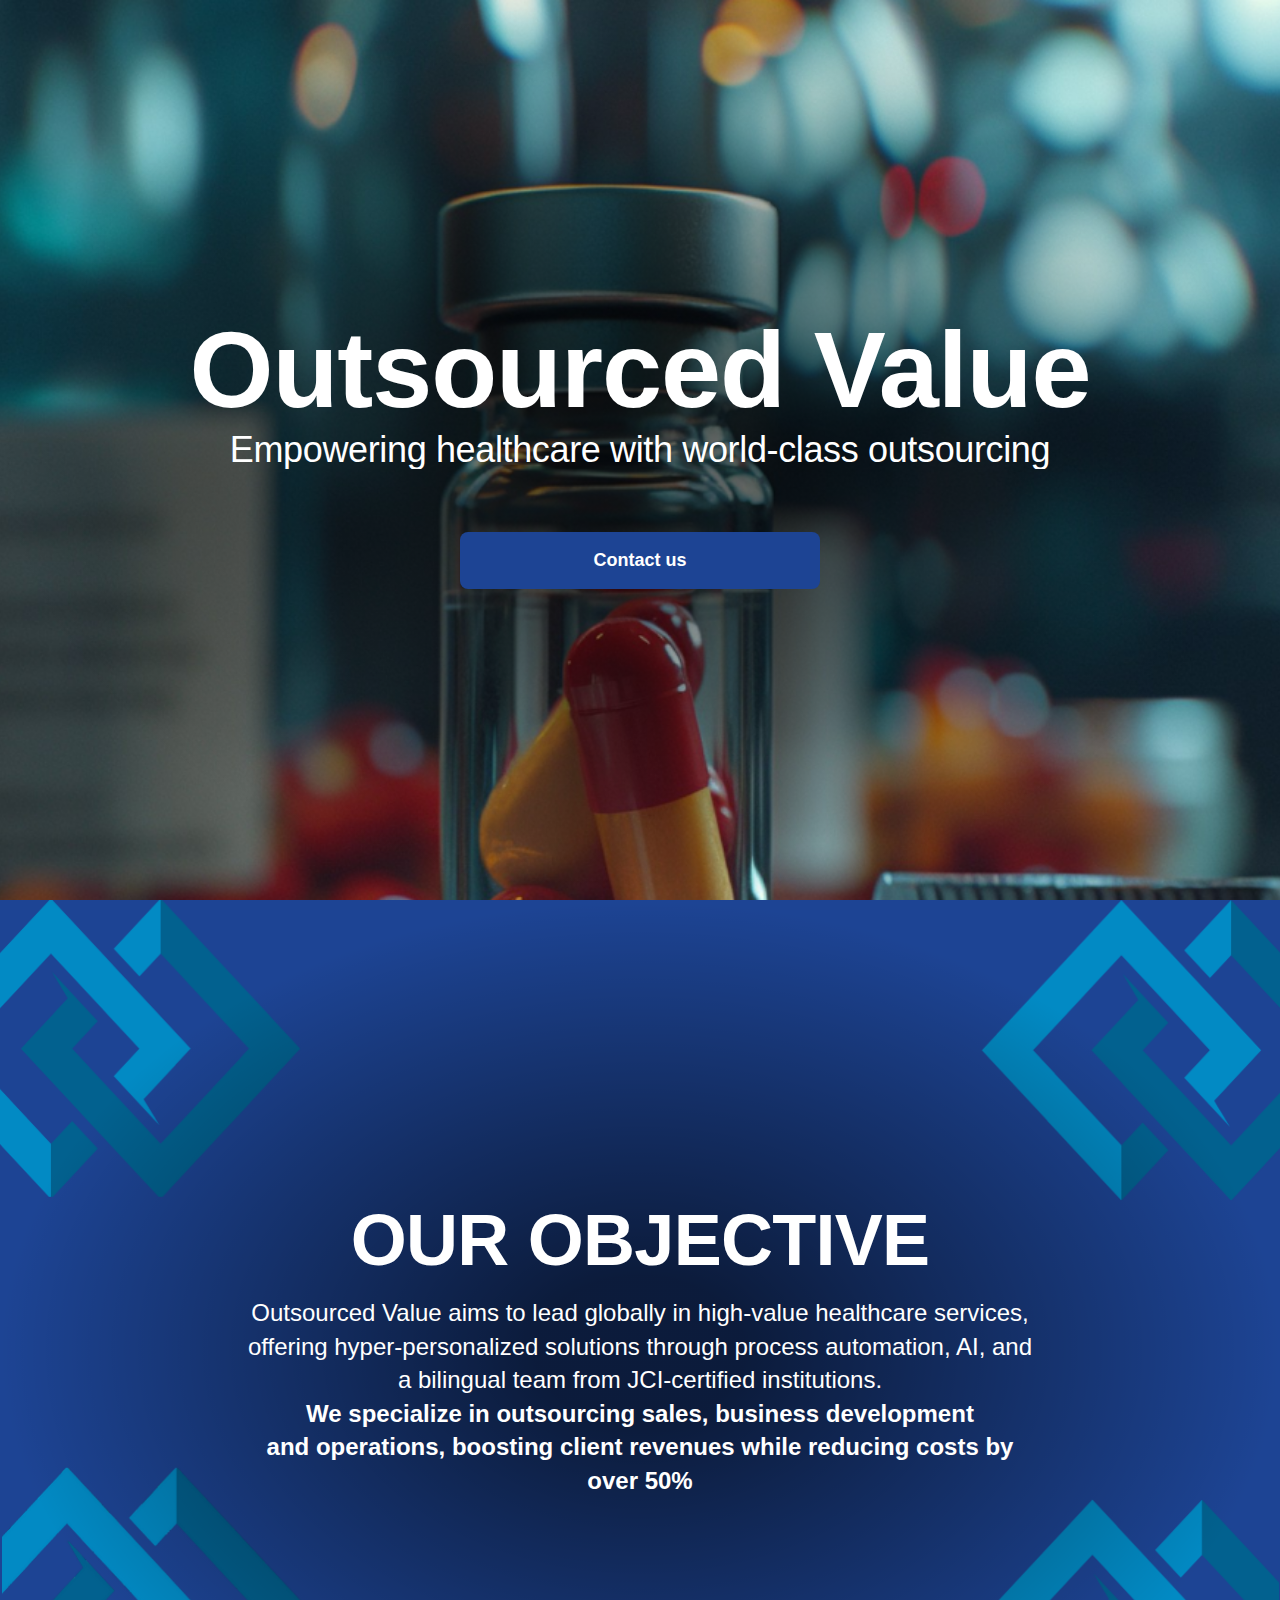
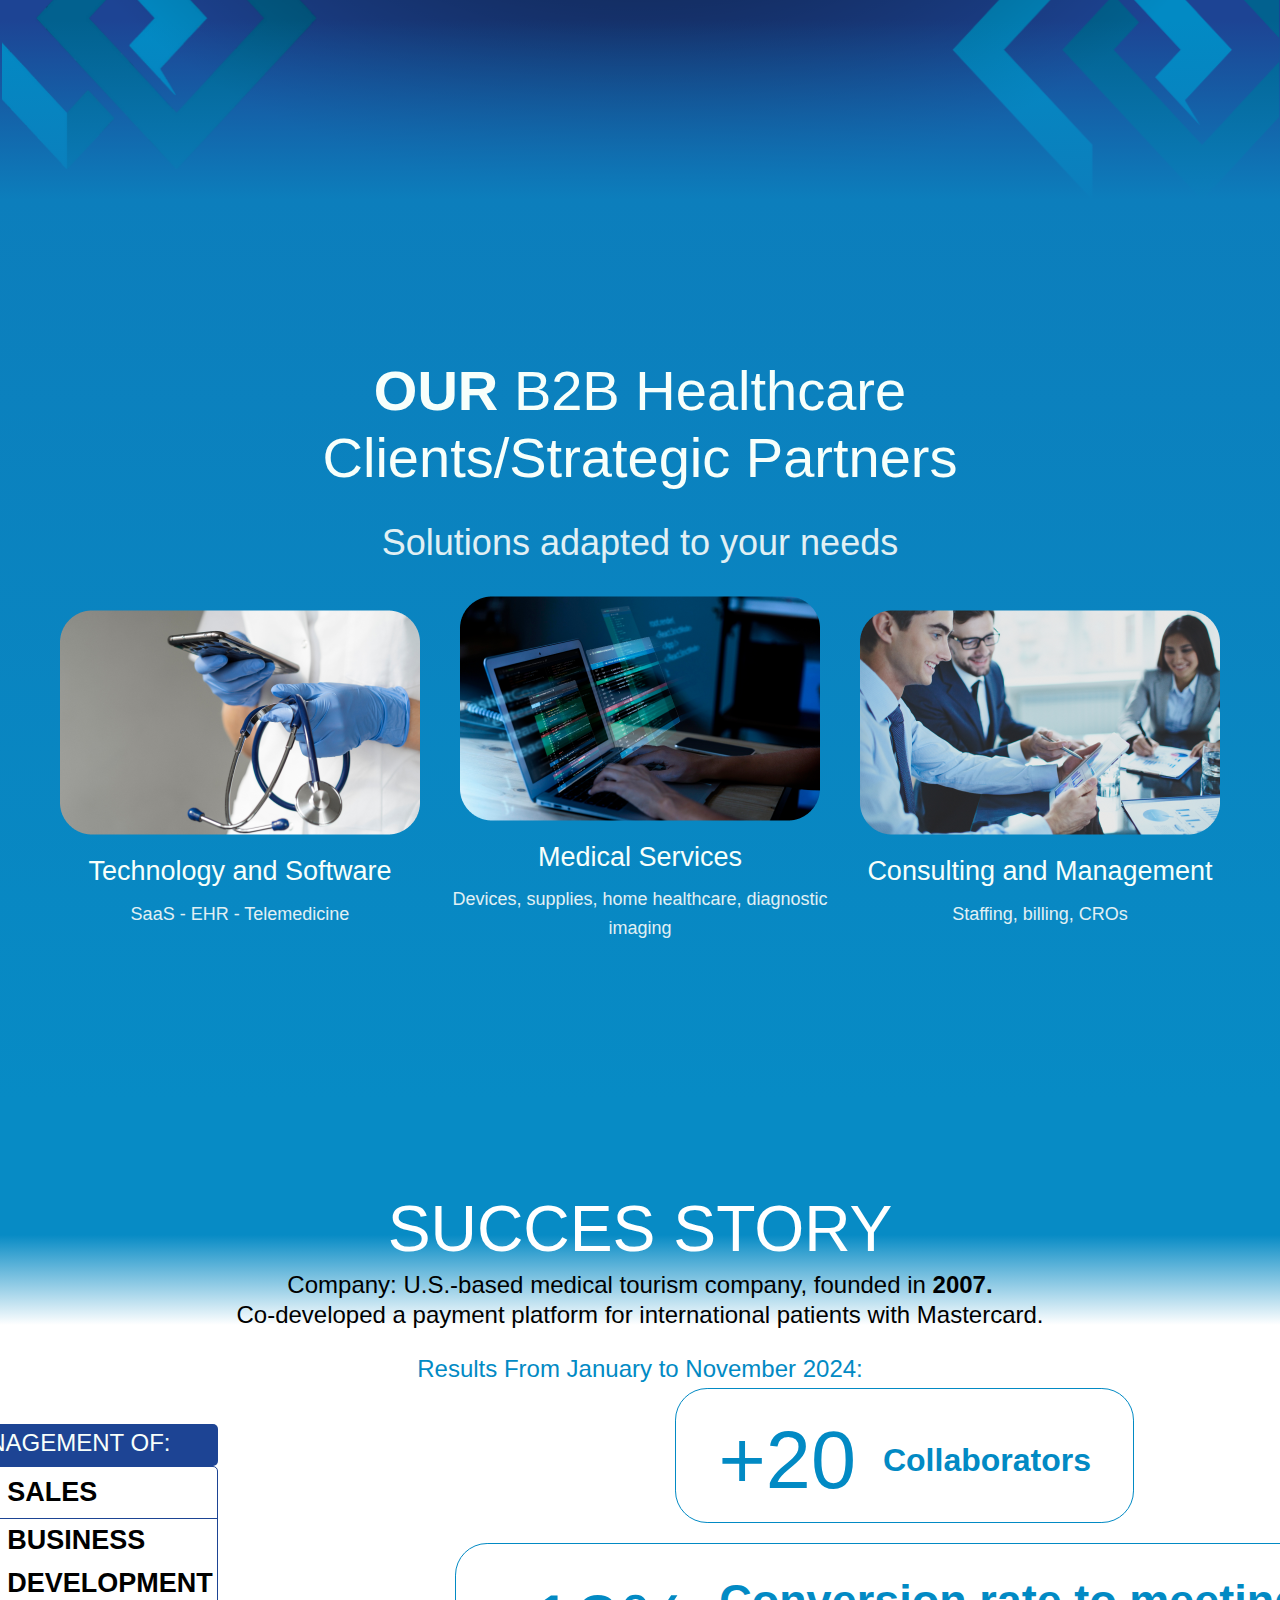
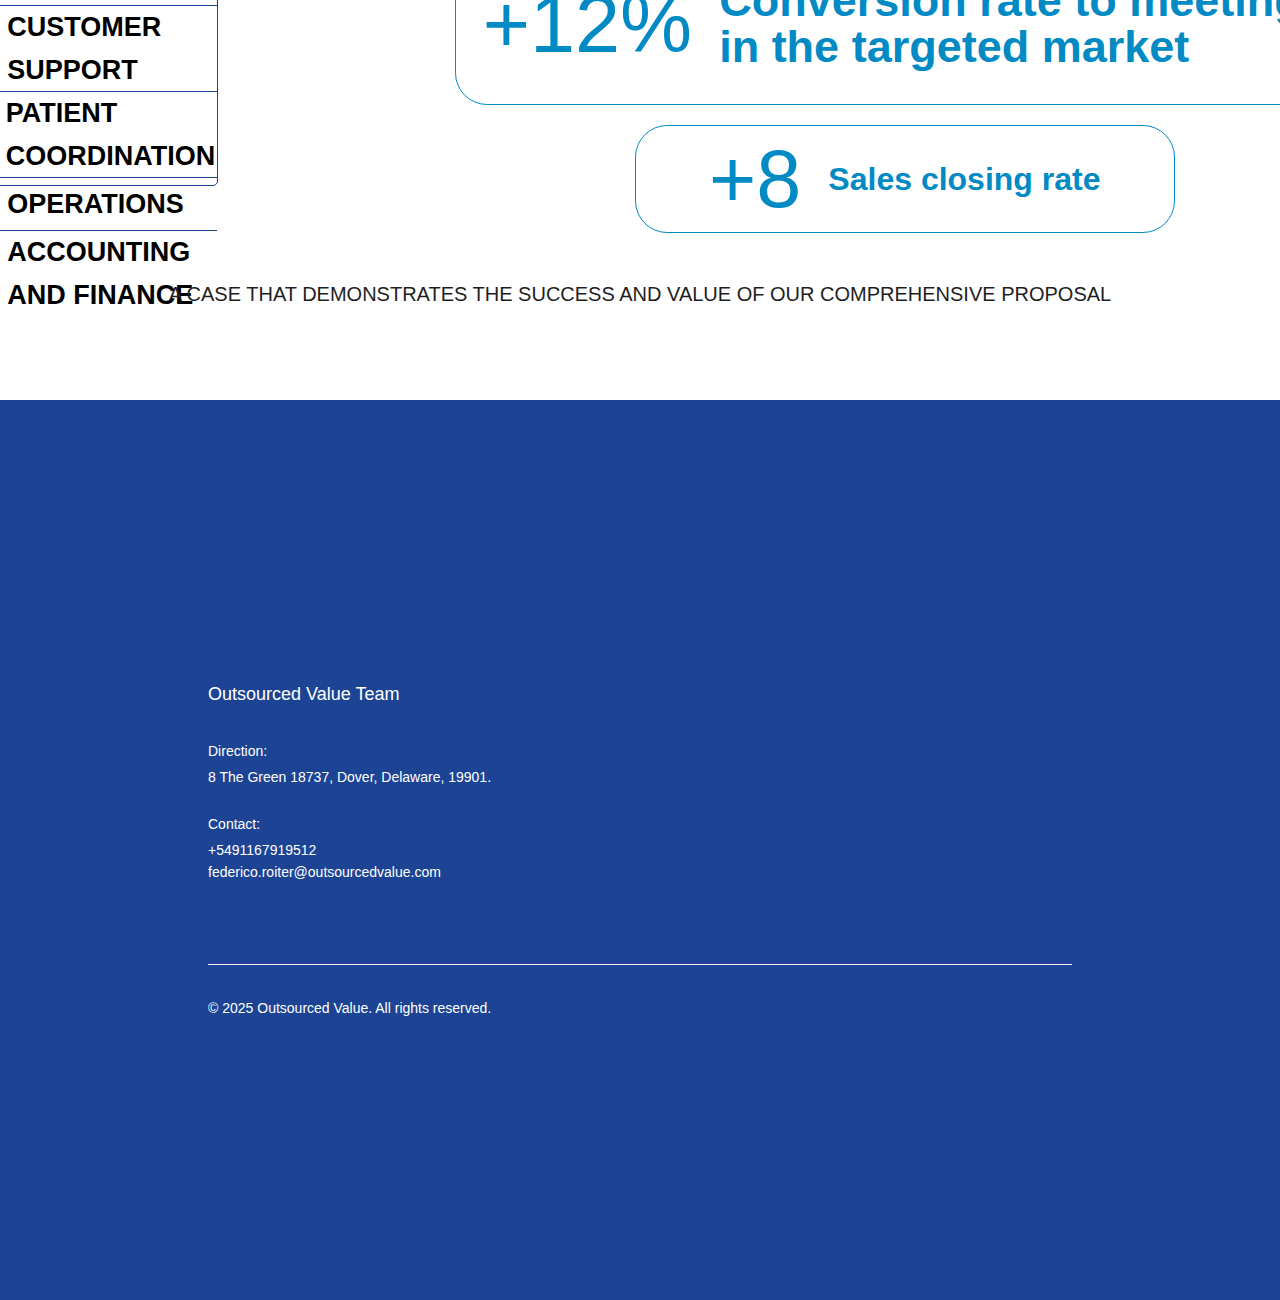
==== commit 16f7b5bc: "cambios" ====
--- a/index.html
+++ b/index.html
@@ -1,288 +1,262 @@
-<html>
-  <head>
-    <meta charset="utf-8">
-    <title>Outsourced Value</title>
-    <link rel="stylesheet" href="./style.css">
-    <meta name="viewport" content="width=device-width, initial-scale=1.0">
-
-  </head>
-  <body>
-    <!-- Primera viñeta -->
-    <div class="section first-section">
-      <img
-        class="banner-image"
-        src="./images/image-lummi-luminance-dark0.png"
-        alt="Background for first section"
-      />
-      <div class="overlay"></div>
-      <div class="heading-text">
-        <div class="heading">
-          <span>
-            <span class="heading-span">Outsourced Value<br /></span>
-            <span class="heading-span2">
-              Empowering healthcare with world-class outsourcing
-            </span>
-          </span>
-        </div>
-      </div>
-      <div class="copy-component">
-        <div class="cta-button">
-          <div class="text-container">
-             <a href="#footer-section" class="cta">Contact us</a>
-          </div>
-        </div>
-      </div>
-    </div>
-
-    <!-- Segunda viñeta -->
-    <div class="section second-section">
-      <img
-        class="background-image"
-        src="./images/fondo-landing.png"
-        alt="Background for second section"
-      />
-      <div class="overlay"></div>
-      <div class="text-content">
-        <div class="heading">OUR OBJECTIVE</div>
-        <div class="description">
-  <span>
-    <span class="description-span7">Outsourced Value aims to</span>
-    <span class="description-span8">
-      lead globally in high-value healthcare services,
-    </span>
-    <span class="description-span9">
-      offering hyper-personalized solutions through process automation, AI, and  a bilingual team from JCI-certified institutions.
-    </span>
-    <br/>
-    <span class="description-span10">
-    We specialize in outsourcing sales, business development<br/> and operations, boosting client revenues while reducing costs by over
-    </span>
-    <span class="description-span11"></span>
-    <span class="description-span12">50%</span>
-  </span>
-</div>
-      </div>
-    </div>
-
-    <div class="section third-section">
-    <div class="heading2">
-  <span>
-    <span class="heading2-span4">OUR</span>
-    <span class="heading2-span5">B2B</span>
-    <span class="heading2-span6">
-      Healthcare
-      <br />
-      Clients/Strategic Partners
-    </span>
-  </span>
-</div>
-<div class="subheading">Solutions adapted to your needs</div>
-
-<div class="feature-grid">
-  <div class="cards">
-    <img class="image-lummi" src="./images/foto1.png" />
-    <div class="copy">
-      <div class="feature-title">Technology and Software</div>
-      <div class="feature-description">SaaS - EHR - Telemedicine</div>
-    </div>
-  </div>
-  <div class="cards">
-    <img class="image-lummi" src="./images/foto2.png" />
-    <div class="copy">
-      <div class="feature-title">Medical Services</div>
-      <div class="feature-description2">
-        Devices, supplies, home healthcare, diagnostic imaging
-      </div>
-    </div>
-  </div>
-  <div class="cards">
-    <img class="image-lummi" src="./images/foto3.png" />
-    <div class="copy">
-      <div class="feature-title">Consulting and Management</div>
-      <div class="feature-description">Staffing, billing, CROs</div>
-    </div>
-  </div>
-</div>
-</div>
-    
-  <div class="section fourth-section">
-  
-    
-    <div class="succes-story">SUCCES STORY</div>
-    <div class="company-u-s-based-medical-tourism-company-founded-in-2007-co-developed-a-payment-platform-for-international-patients-with-mastercard">
-      <span>
-      <span
-        class="company-u-s-based-medical-tourism-company-founded-in-2007-co-developed-a-payment-platform-for-international-patients-with-mastercard-span4"
-      >
-        Company: U.S.-based medical tourism company, founded in
-      </span>
-      <span
-        class="company-u-s-based-medical-tourism-company-founded-in-2007-co-developed-a-payment-platform-for-international-patients-with-mastercard-span5"
-      >
-        2007.
-        <br />
-      </span>
-      <span
-        class="company-u-s-based-medical-tourism-company-founded-in-2007-co-developed-a-payment-platform-for-international-patients-with-mastercard-span6"
-      >
-        Co-developed a payment platform for international patients with
-        Mastercard.
-      </span>
-        </span>
-    </div>
-
-    <div class="results-from-january-to-november-2024">
-      <span>
-        <span class="results-from-january-to-november-2024-span3">
-          Results From January to November
-        </span>
-        <span class="results-from-january-to-november-2024-span4">2024:</span>
-      </span>
-    </div>
-    <div class="elements">
-      <div class="cuadro">
-        <div class="rectangle-8"><div class="managment-of">Managment of:</div></div>
-        <div class="rectangle-11">
-          <div class="lineas">
-            <img
-              class="icono"
-              src="./images/icono1.png"
-              alt="iconos"
-            />
-            <div class="sales">Sales</div>
-          </div>
-          <div class="line-1"></div>
-          <div class="lineas">
-            <img
-              class="icono"
-              src="./images/icono2.png"
-              alt="iconos"
-            />
-            <div class="sales">business development</div>
-          </div>
-          
-          <div class="line-1"></div>
-          <div class="lineas">
-            <img
-              class="icono"
-              src="./images/icono3.png"
-              alt="iconos"
-            />
-            <div class="sales">customer support</div>
-          </div>
-          
-          <div class="line-1"></div>
-          <div class="lineas">
-            <img
-              class="icono"
-              src="./images/icono4.png"
-              alt="iconos"
-            />
-            <div class="sales">patient coordination</div>
-          </div>
-          
-          <div class="line-1"></div>
-          <div class="lineas">
-            <img
-              class="icono"
-              src="./images/icono5.png"
-              alt="iconos"
-            />
-            <div class="sales">operations</div>
-          </div>
-          
-          <div class="line-1"></div>
-          <div class="lineas">
-            <img
-              class="icono"
-              src="./images/icono6.png"
-              alt="iconos"
-            />
-            <div class="sales">accounting and finance</div>
-          </div>
-          
-
-        </div>
-      </div>
-      <div class="rectangles">
-          <div class="rectangle-15">
-            <div class="first-rectangle">
-              <div class="_20">+20</div>
-              <div class="collaborators">collaborators</div>
-            </div>
-          </div>
-          <div class="rectangle-13">
-            <div class="second-rectangle">
-              <div class="_20">+12%</div>
-              <div class="conversion-rate-to-meetings-in-the-targeted-market">
-                <span>
-                  <span class="conversion-rate-to-meetings-in-the-targeted-market-span3">
-                    conversion rate to meetings
-                    <br />
-                    in the
-                  </span>
-                  <span class="conversion-rate-to-meetings-in-the-targeted-market-span4">
-                    targeted market
-                  </span>
-                </span>
-              </div>
-            </div>
-          </div>
-          <div class="rectangle-14">
-            <div class="second-rectangle">
-              <div class="_20">+8</div>
-              <div class="sales-closing-rate">sales closing rate</div>
-            </div>
-          </div>
-      </div>
-    </div>
-
-    <div class="a-case-that-demonstrates-the-success-and-value-of-our-comprehensive-proposal">
-      A case that demonstrates the success and value of our comprehensive proposal
-    </div>
-
-
-  </div>
-    
-
-  <div class="section sixth-section" id="footer-section">
-    <div class="type-large-footer-with-divider-and-social-media-links">
-      <div class="content">
-        <div class="column">
-          <div class="brand-name">Outsourced Value Team</div>
-          <div class="content2">
-            <div class="content3">
-              <div class="heading4">Direction:</div>
-              <div class="text">8 The Green 18737, Dover, Delaware, 19901.</div>
-            </div>
-            <div class="content3">
-              <div class="heading5">Contact:</div>
-              <div class="text">
-                +5491167919512
-                <br />
-                federico.roiter@outsourcedvalue.com
-              </div>
-            </div>
-          </div>
-        </div>
-      </div>
-      <div class="credits">
-        <div class="divider"></div>
-        <div class="row">
-          <div class="_2024-brand-name-all-rights-reserved">
-            <span>
-              <span class="_2024-brand-name-all-rights-reserved-span">© 2025</span>
-              <span class="_2024-brand-name-all-rights-reserved-span2">
-                Outsourced Value. All rights reserved.
-              </span>
-            </span>
-          </div>
-          
-        </div>
-      </div>
-    </div>
-
-  </div>
-
-  </body>
-</html>
+<html>
+  <head>
+    <meta charset="utf-8">
+    <title>Outsourced Value</title>
+    <link rel="stylesheet" href="./style.css">
+    <meta name="viewport" content="width=device-width, initial-scale=1.0">
+
+  </head>
+  <body>
+    <!-- Primera viñeta -->
+    <div class="section first-section">
+      <img
+        class="banner-image"
+        src="./images/image-lummi-luminance-dark0.png"
+        alt="Background for first section"
+      />
+      <div class="overlay"></div>
+      <div class="heading-text">
+        <div class="heading">
+          <span>
+            <span class="heading-span">Outsourced Value<br /></span>
+            <span class="heading-span2">
+              Empowering healthcare with world-class outsourcing
+            </span>
+          </span>
+        </div>
+      </div>
+      <div class="copy-component">
+        <div class="cta-button">
+          <div class="text-container">
+             <a href="#footer-section" class="cta">Contact us</a>
+          </div>
+        </div>
+      </div>
+    </div>
+
+    <!-- Segunda viñeta -->
+    <div class="section second-section">
+      <img
+        class="background-image"
+        src="./images/fondo-landing.png"
+        alt="Background for second section"
+      />
+      <div class="overlay"></div>
+      <div class="text-content">
+        <div class="heading">OUR OBJECTIVE</div>
+        <div class="description">
+  <span>
+    <span class="description-span7">Outsourced Value aims to</span>
+    <span class="description-span8">
+      lead globally in high-value healthcare services,
+    </span>
+    <span class="description-span9">
+      offering hyper-personalized solutions through process automation, AI, and  a bilingual team from JCI-certified institutions.
+    </span>
+    <br/>
+    <span class="description-span10">
+    We specialize in outsourcing sales, business development<br/> and operations, boosting client revenues while reducing costs by over
+    </span>
+    <span class="description-span11"></span>
+    <span class="description-span12">50%</span>
+  </span>
+</div>
+      </div>
+    </div>
+
+    <div class="section third-section">
+    <div class="heading2">
+  <span>
+    <span class="heading2-span4">OUR</span>
+    <span class="heading2-span5">B2B</span>
+    <span class="heading2-span6">
+      Healthcare
+      <br />
+      Clients/Strategic Partners
+    </span>
+  </span>
+</div>
+<div class="subheading">Solutions adapted to your needs</div>
+
+<div class="feature-grid">
+  <div class="cards">
+    <img class="image-lummi" src="./images/foto1.png" />
+    <div class="copy">
+      <div class="feature-title">Technology and Software</div>
+      <div class="feature-description">SaaS - EHR - Telemedicine</div>
+    </div>
+  </div>
+  <div class="cards">
+    <img class="image-lummi" src="./images/foto2.png" />
+    <div class="copy">
+      <div class="feature-title">Medical Services</div>
+      <div class="feature-description2">
+        Devices, supplies, home healthcare, diagnostic imaging
+      </div>
+    </div>
+  </div>
+  <div class="cards">
+    <img class="image-lummi" src="./images/foto3.png" />
+    <div class="copy">
+      <div class="feature-title">Consulting and Management</div>
+      <div class="feature-description">Staffing, billing, CROs</div>
+    </div>
+  </div>
+</div>
+</div>
+    
+  <div class="section fourth-section">
+  
+    
+    <div class="succes-story">SUCCES STORY</div>
+    <div class="company-u-s-based-medical-tourism-company-founded-in-2007-co-developed-a-payment-platform-for-international-patients-with-mastercard">
+      <span>
+      <span
+        class="company-u-s-based-medical-tourism-company-founded-in-2007-co-developed-a-payment-platform-for-international-patients-with-mastercard-span4"
+      >
+        Company: U.S.-based medical tourism company, founded in
+      </span>
+      <span
+        class="company-u-s-based-medical-tourism-company-founded-in-2007-co-developed-a-payment-platform-for-international-patients-with-mastercard-span5"
+      >
+        2007.
+        <br />
+      </span>
+      <span
+        class="company-u-s-based-medical-tourism-company-founded-in-2007-co-developed-a-payment-platform-for-international-patients-with-mastercard-span6"
+      >
+        Co-developed a payment platform for international patients with
+        Mastercard.
+      </span>
+        </span>
+    </div>
+
+    <div class="results-from-january-to-november-2024">
+      <span>
+        <span class="results-from-january-to-november-2024-span3">
+          Results From January to November
+        </span>
+        <span class="results-from-january-to-november-2024-span4">2024:</span>
+      </span>
+    </div>
+    <div class="elements">
+      <div class="cuadro">
+        <div class="rectangle-8">
+          <div class="managment-of">Management of:</div>
+        </div>
+        <div class="rectangle-11">
+          <div class="lineas">
+            <img class="icono" src="./images/icono1.png" alt="iconos" />
+            <div class="sales">Sales</div>
+          </div>
+          <div class="line-1"></div>
+          <div class="lineas">
+            <img class="icono" src="./images/icono2.png" alt="iconos" />
+            <div class="sales">business development</div>
+          </div>
+          <div class="line-1"></div>
+          <div class="lineas">
+            <img class="icono" src="./images/icono3.png" alt="iconos" />
+            <div class="sales">customer support</div>
+          </div>
+          <div class="line-1"></div>
+          <div class="lineas">
+            <img class="icono" src="./images/icono4.png" alt="iconos" />
+            <div class="sales">patient coordination</div>
+          </div>
+          <div class="line-1"></div>
+          <div class="lineas">
+            <img class="icono" src="./images/icono5.png" alt="iconos" />
+            <div class="sales">operations</div>
+          </div>
+          <div class="line-1"></div>
+          <div class="lineas">
+            <img class="icono" src="./images/icono6.png" alt="iconos" />
+            <div class="sales">accounting and finance</div>
+          </div>
+        </div>
+      </div>
+    
+      <div class="rectangles">
+        <div class="rectangle-15">
+          <div class="first-rectangle">
+            <div class="_20mas">+20</div>
+            <div class="collaborators">Collaborators</div>
+          </div>
+        </div>
+        <div class="rectangle-13">
+          <div class="second-rectangle">
+            <div class="_20">+12%</div>
+            <div class="conversion-rate-to-meetings-in-the-targeted-market">
+              <span>
+                <span class="conversion-rate-to-meetings-in-the-targeted-market-span3">
+                  Conversion rate to meetings
+                  <br />
+                  in the
+                </span>
+                <span class="conversion-rate-to-meetings-in-the-targeted-market-span4">
+                  targeted market
+                </span>
+              </span>
+            </div>
+          </div>
+        </div>
+        <div class="rectangle-14">
+          <div class="second-rectangle">
+            <div class="_20">+8</div>
+            <div class="sales-closing-rate">Sales closing rate</div>
+          </div>
+        </div>
+      </div>
+    </div>
+    
+
+    <div class="a-case-that-demonstrates-the-success-and-value-of-our-comprehensive-proposal">
+      A case that demonstrates the success and value of our comprehensive proposal
+    </div>
+
+
+  </div>
+    
+
+  <div class="section sixth-section" id="footer-section">
+    <div class="type-large-footer-with-divider-and-social-media-links">
+      <div class="content">
+        <div class="column">
+          <div class="brand-name">Outsourced Value Team</div>
+          <div class="content2">
+            <div class="content3">
+              <div class="heading4">Direction:</div>
+              <div class="text">8 The Green 18737, Dover, Delaware, 19901.</div>
+            </div>
+            <div class="content3">
+              <div class="heading5">Contact:</div>
+              <div class="text">
+                +5491167919512
+                <br />
+                federico.roiter@outsourcedvalue.com
+              </div>
+            </div>
+          </div>
+        </div>
+      </div>
+      <div class="credits">
+        <div class="divider"></div>
+        <div class="row">
+          <div class="_2024-brand-name-all-rights-reserved">
+            <span>
+              <span class="_2024-brand-name-all-rights-reserved-span">© 2025</span>
+              <span class="_2024-brand-name-all-rights-reserved-span2">
+                Outsourced Value. All rights reserved.
+              </span>
+            </span>
+          </div>
+          
+        </div>
+      </div>
+    </div>
+
+  </div>
+
+  </body>
+</html>
--- a/style.css
+++ b/style.css
@@ -1,1265 +1,1303 @@
-/* General Reset */
-* {
-  box-sizing: border-box;
-  margin: 0;
-  padding: 0;
-}
-
-
-/* Contenedor general para cada sección */
-.section {
-  position: relative;
-  display: flex;
-  flex-direction: column;
-  align-items: center;
-  justify-content: center;
-  
-  padding: 10vh 16px;
-  overflow: hidden;
-  background: linear-gradient( #0C7EBC ,#078BC5);
-  min-height: 100vh; /* Altura mínima de una pantalla */
-  height: auto;
-}
-
-
-.second-section::after {
-  content: '';
-  position: absolute;
-  bottom: 0;
-  left: 0;
-  right: 0;
-  height: 20%; /* Ajusta la altura del degradado si es necesario */
-  background: linear-gradient(to bottom, rgba(12, 126, 188, 0) 0%, #0C7EBC 100%);
-  z-index: 1; /* Asegúrate de que esté encima de la imagen */
-}
-
-
-
-.fourth-section {
-  background: linear-gradient(to bottom, 
-    
-    #078BC5 15%,      
-    rgba(255, 255, 255, 0) 25%, 
-    #FFFFFF 40%    
-  );
-  height: 100vh; 
-}
-
-
-.section img.background-image {
-  position: absolute;
-  top: 0;
-  left: 0;
-  width: 100%; /* Escala horizontalmente */
-  height: 100%; /* Escala verticalmente */
-  
-}
-
-.section img.banner-image {
-  position: absolute;
-  top: 0;
-  left: 0;
-  width: 100%; /* Escala horizontalmente */
-  height: 100%; /* Escala verticalmente */
-  
-  object-fit: cover;
-}
-
-/* Fondo oscuro superpuesto */
-.overlay {
-  position: absolute;
-  top: 0;
-  left: 0;
-  right: 0;
-  bottom: 0;
-  background: radial-gradient(
-    closest-side,
-    rgba(0, 0, 0, 1) 16.5%,
-    rgba(0, 0, 0, 0) 100%
-  );
-  opacity: 0.6;
-  
-}
-
-
-.heading-text {
-  display: flex;
-  flex-direction: column;
-  gap: 16px;
-  align-items: center;
-  justify-content: center;
-  align-self: stretch;
-  flex-shrink: 0;
-  position: relative;
-}
-.heading {
-  color: #ffffff;
-  text-align: center;
-  position: relative;
-  align-self: stretch;
-  text-overflow: ellipsis;
-  overflow: hidden;
-}
-.heading-span {
-  color: #ffffff;
-  font-family: "CodecColdTrial-ExtraBold", sans-serif;
-  font-size: 108px;
-  line-height: 110%;
-  letter-spacing: -0.01em;
-  font-weight: 800;
-}
-.heading-span2 {
-  color: #ffffff;
-  font-family: "CodecColdTrial-News", sans-serif;
-  font-size: 36px;
-  line-height: 110%;
-  letter-spacing: -0.01em;
-  font-weight: 400;
-}
-.copy-component {
-  display: flex;
-  flex-direction: column;
-  gap: 40px;
-  align-items: center;
-  justify-content: center;
-  width: 100%;
-  flex-shrink: 0;
-  max-width: 800px;
-  position: relative;
-}
-.cta-button {
-  background: #1d4494;
-  border-radius: 8px;
-  margin-top: 7vh;
-  padding: 16px 24px 16px 24px;
-  display: flex;
-  flex-direction: row;
-  gap: 4px;
-  align-items: center;
-  justify-content: center;
-  width: 100%;
-  flex-shrink: 0;
-  height: 57px;
-  max-width: 360px;
-  position: relative;
-  cursor: pointer;
-}
-.text-container {
-  padding: 4px;
-  display: flex;
-  flex-direction: row;
-  gap: 8px;
-  align-items: center;
-  justify-content: center;
-  flex-shrink: 0;
-  position: relative;
-}
-.cta {
-  color: #f7fffb;
-  text-align: center;
-  font-family: "CodecColdTrial-News", sans-serif;
-  font-size: 18px;
-  line-height: 150%;
-  font-weight: 400;
-  position: relative;
-  display: flex;
-  align-items: center;
-  justify-content: center;
-}
-
-
-.cta-button:hover {
-  background: #163366; /* Color más oscuro al pasar el mouse */
-}
-
-
-.text-content {
-  display: flex;
-  flex-direction: column;
-  align-items: center;
-  gap: 16px;
-  text-align: center;
-  max-width: 800px;
-}
-
-.heading,
-.heading * {
-  box-sizing: border-box;
-}
-.heading {
-  color: #ffffff;
-  text-align: center;
-  font-family: "CodecColdTrial-ExtraBold", sans-serif;
-  font-size: 72px;
-  line-height: 108%;
-  letter-spacing: -0.01em;
-  font-weight: 800;
-  position: relative;
-}
-
-.description,
-.description * {
-  box-sizing: border-box;
-}
-.description {
-  color: #ffffff;
-  text-align: center;
-  font-family: "-", sans-serif;
-  font-size: 24px;
-  line-height: 140%;
-  font-weight: 400;
-  position: relative;
-}
-.description-span7 {
-  color: #ffffff;
-  font-family: "CodecColdTrial-Light", sans-serif;
-  font-size: 24px;
-  line-height: 140%;
-  font-weight: 300;
-}
-.description-span8 {
-  color: #ffffff;
-  font-family: "CodecColdTrial-Regular", sans-serif;
-  font-size: 24px;
-  line-height: 140%;
-  font-weight: 400;
-}
-.description-span9 {
-  color: #ffffff;
-  font-family: "CodecColdTrial-Light", sans-serif;
-  font-size: 24px;
-  line-height: 140%;
-  font-weight: 300;
-}
-.description-span10 {
-  color: #ffffff;
-  font-family: "CodecColdTrial-Bold", sans-serif;
-  font-size: 24px;
-  line-height: 140%;
-  font-weight: 700;
-}
-.description-span11 {
-  color: #ffffff;
-  font-family: "Gotham-Light", sans-serif;
-  font-size: 24px;
-  line-height: 140%;
-  font-weight: 300;
-}
-.description-span12 {
-  color: #ffffff;
-  font-family: "Gotham-Bold", sans-serif;
-  font-size: 24px;
-  line-height: 140%;
-  font-weight: 700;
-}
-
-
-.heading2,
-.heading2 * {
-  box-sizing: border-box;
-}
-.heading2 {
-  color: #f7fffb;
-  text-align: center;
-  font-family: "-", sans-serif;
-  font-size: 56px;
-  line-height: 120%;
-  font-weight: 400;
-  position: relative;
-}
-.heading2-span4 {
-  color: #f7fffb;
-  font-family: "CodecColdTrial-ExtraBold", sans-serif;
-  font-size: 56px;
-  line-height: 120%;
-  font-weight: 800;
-}
-.heading2-span5 {
-  color: #f7fffb;
-  font-family: "Gotham-Light", sans-serif;
-  font-size: 56px;
-  line-height: 120%;
-  font-weight: 300;
-}
-.heading2-span6 {
-  color: #f7fffb;
-  font-family: "CodecColdTrial-News", sans-serif;
-  font-size: 56px;
-  line-height: 120%;
-  font-weight: 400;
-}
-
-.subheading,
-.subheading * {
-  box-sizing: border-box;
-}
-.subheading {
-  color: #e1f0f4;
-  text-align: center;
-  font-family: "CodecColdTrial-News", sans-serif;
-  font-size: 4vh;
-  line-height: 140%;
-  font-weight: 400;
-  position: relative;
-  margin-top: 3vh;
-  margin-bottom: 3vh;
-}
-
-.feature-grid,
-.feature-grid * {
-  box-sizing: border-box;
-}
-.feature-grid {
-  display: flex;
-  flex-direction: row;
-  gap: 40px;
-  align-items: center;
-  justify-content: center;
-  flex-wrap: wrap;
-  align-content: center;
-  max-width: 1200px;
-  position: relative;
-}
-.cards {
-  display: flex;
-  flex-direction: column;
-  gap: 16px;
-  align-items: center;
-  justify-content: center;
-  flex: 1;
-  min-width: 280px;
-  max-width: 360px;
-  position: relative;
-}
-
-.copy {
-  display: flex;
-  flex-direction: column;
-  gap: 8px;
-  align-items: center;
-  justify-content: center;
-  align-self: stretch;
-  flex-shrink: 0;
-  position: relative;
-}
-.feature-title {
-  color: #f7fffb;
-  text-align: center;
-  font-family: "CodecColdTrial-News", sans-serif;
-  font-size: 3vh;
-  line-height: 150%;
-  font-weight: 400;
-  position: relative;
-  align-self: stretch;
-  text-overflow: ellipsis;
-  overflow: hidden;
-  white-space: nowrap;
-}
-.feature-description {
-  color: #e1f0f4;
-  text-align: center;
-  font-family: "CodecColdTrial-Light", sans-serif;
-  font-size: 2vh;
-  line-height: 160%;
-  font-weight: 300;
-  position: relative;
-  align-self: stretch;
-  text-overflow: ellipsis;
-  overflow: hidden;
-}
-.feature-description2 {
-  color: #e1f0f4;
-  text-align: center;
-  font-family: "CodecColdTrial-Light", sans-serif;
-  font-size: 2vh;
-  line-height: 160%;
-  font-weight: 300;
-  position: relative;
-  width: 414px;
-  text-overflow: ellipsis;
-  overflow: hidden;
-}
-
-/*fifth section*/
-
-
-.property-1-simple-form,
-.property-1-simple-form * {
-  box-sizing: border-box;
-}
-.property-1-simple-form {
-  background: #1d4494;
-  padding: 96px 16px 96px 16px;
-  display: flex;
-  flex-direction: row;
-  gap: 48px;
-  align-items: center;
-  justify-content: center;
-  position: relative;
-}
-.container {
-  display: flex;
-  flex-direction: column;
-  gap: 40px;
-  align-items: center;
-  justify-content: center;
-  flex: 1;
-  max-width: 1024px;
-  position: relative;
-}
-.text-content2 {
-  display: flex;
-  flex-direction: column;
-  gap: 32px;
-  align-items: center;
-  justify-content: center;
-  align-self: stretch;
-  flex-shrink: 0;
-  position: relative;
-}
-.copy2 {
-  display: flex;
-  flex-direction: column;
-  gap: 12px;
-  align-items: flex-start;
-  justify-content: flex-start;
-  align-self: stretch;
-  flex-shrink: 0;
-  position: relative;
-}
-.heading3 {
-  color: #f7fffb;
-  text-align: center;
-  font-family: "CodecColdTrial-ExtraBold", sans-serif;
-  font-size: 72px;
-  line-height: 108%;
-  letter-spacing: -0.01em;
-  font-weight: 800;
-  position: relative;
-  align-self: stretch;
-}
-.description2 {
-  color: #f7fffb;
-  text-align: center;
-  font-family: "CodecColdTrial-News", sans-serif;
-  font-size: 22px;
-  line-height: 140%;
-  font-weight: 400;
-  position: relative;
-  align-self: stretch;
-}
-/* Estilo general del contenedor */
-.input-container {
-  display: flex;
-  flex-direction: row;
-  gap: 16px;
-  align-items: flex-end;
-  justify-content: center;
-  flex-wrap: wrap;
-  align-content: flex-end;
-  width: 100%;
-  max-width: 520px;
-  position: relative;
-}
-
-/* Contenedor del input */
-.input {
-  display: flex;
-  flex-direction: column;
-  gap: 4px;
-  align-items: flex-start;
-  justify-content: center;
-  flex: 1;
-  min-width: 230px;
-  max-width: 420px;
-  position: relative;
-}
-
-/* Estilo de la caja que contiene el input */
-.input-form {
-  background: #2f8ee5;
-  border-radius: 8px;
-  border: 1px solid #6db3f3;
-  padding: 0 16px;
-  display: flex;
-  align-items: center;
-  height: 56px;
-  position: relative;
-  flex-grow: 1; /* Hace que el input crezca ocupando espacio disponible */
-  width: 100%; /* Ancho completo dentro del contenedor */
-  max-width: 90%; /* Limita el ancho máximo para pantallas grandes */
-}
-
-/* Input real funcional */
-.real-input {
-  background: none;
-  border: none;
-  outline: none;
-  color: #e1f0f4;
-  font-family: "CodecColdTrial-Regular", sans-serif;
-  font-size: 14px;
-  line-height: 160%;
-  font-weight: 400;
-  width: 100%;
-  height: 100%;
-  padding: 0;
-}
-
-/* Placeholder automático del input */
-.real-input::placeholder {
-  color: #e1f0f4;
-  opacity: 1; /* Asegura que el texto sea visible */
-}
-
-/* Estilo del botón */
-.button-combo {
-  display: flex;
-  flex-direction: row;
-  gap: 16px;
-  align-items: flex-start;
-  justify-content: flex-start;
-  position: relative;
-}
-
-.button {
-  background: #2f8ee5;
-  border-radius: 8px;
-  padding: 16px 24px;
-  display: flex;
-  align-items: center;
-  justify-content: center;
-  height: 56px;
-  cursor: pointer;
-}
-
-.cta2 {
-  color: #f7fffb;
-  text-align: center;
-  font-family: "CodecColdTrial-Bold", sans-serif;
-  font-size: 14px;
-  line-height: 160%;
-  font-weight: 700;
-}
-
-
-/* sixth section */
-
-.type-large-footer-with-divider-and-social-media-links,
-.type-large-footer-with-divider-and-social-media-links * {
-  box-sizing: border-box;
-}
-.type-large-footer-with-divider-and-social-media-links {
-  background: #1d4494;
-  padding: 80px 64px 80px 64px;
-  display: flex;
-  flex-direction: column;
-  gap: 80px;
-  align-items: center;
-  justify-content: flex-start;
-  position: relative;
-  overflow: hidden;
-}
-.content {
-  display: flex;
-  flex-direction: row;
-  gap: 64px;
-  align-items: flex-start;
-  justify-content: flex-start;
-  align-self: stretch;
-  flex-shrink: 0;
-  position: relative;
-}
-.column {
-  display: flex;
-  flex-direction: column;
-  gap: 32px;
-  align-items: flex-start;
-  justify-content: flex-start;
-  flex-shrink: 0;
-  width: 864px;
-  position: relative;
-  overflow: hidden;
-}
-.brand-name {
-  color: #ffffff;
-  text-align: left;
-  font-family: "CodecColdTrial-News", sans-serif;
-  font-size: 18px;
-  line-height: 150%;
-  font-weight: 400;
-  position: relative;
-  align-self: stretch;
-  display: flex;
-  align-items: center;
-  justify-content: flex-start;
-}
-.content2 {
-  display: flex;
-  flex-direction: column;
-  gap: 24px;
-  align-items: flex-start;
-  justify-content: flex-start;
-  align-self: stretch;
-  flex-shrink: 0;
-  position: relative;
-}
-.content3 {
-  display: flex;
-  flex-direction: column;
-  gap: 4px;
-  align-items: flex-start;
-  justify-content: flex-start;
-  align-self: stretch;
-  flex-shrink: 0;
-  position: relative;
-}
-.heading4 {
-  color: #ffffff;
-  text-align: left;
-  font-family: "Gotham-Light", sans-serif;
-  font-size: 14px;
-  line-height: 160%;
-  font-weight: 300;
-  position: relative;
-  align-self: stretch;
-}
-.text {
-  color: #ffffff;
-  text-align: left;
-  font-family: "Gotham-Light", sans-serif;
-  font-size: 14px;
-  line-height: 160%;
-  font-weight: 300;
-  position: relative;
-  align-self: stretch;
-}
-.heading5 {
-  color: #ffffff;
-  text-align: left;
-  font-family: "CodecColdTrial-Light", sans-serif;
-  font-size: 14px;
-  line-height: 160%;
-  font-weight: 300;
-  position: relative;
-  align-self: stretch;
-}
-
-.credits {
-  display: flex;
-  flex-direction: column;
-  gap: 32px;
-  align-items: flex-start;
-  justify-content: flex-start;
-  align-self: stretch;
-  flex-shrink: 0;
-  position: relative;
-}
-.divider {
-  background: #ffffff;
-  align-self: stretch;
-  flex-shrink: 0;
-  height: 1px;
-  position: relative;
-}
-.row {
-  display: flex;
-  flex-direction: row;
-  align-items: flex-start;
-  justify-content: space-between;
-  align-self: stretch;
-  flex-shrink: 0;
-  position: relative;
-}
-._2024-brand-name-all-rights-reserved {
-  color: #ffffff;
-  text-align: left;
-  font-family: "-", sans-serif;
-  font-size: 14px;
-  line-height: 160%;
-  font-weight: 400;
-  position: relative;
-}
-._2024-brand-name-all-rights-reserved-span {
-  color: #ffffff;
-  font-family: "Gotham-Book", sans-serif;
-  font-size: 14px;
-  line-height: 160%;
-  font-weight: 400;
-}
-._2024-brand-name-all-rights-reserved-span2 {
-  color: #ffffff;
-  font-family: "CodecColdTrial-News", sans-serif;
-  font-size: 14px;
-  line-height: 160%;
-  font-weight: 400;
-}
-.footer-links {
-  display: flex;
-  flex-direction: row;
-  gap: 24px;
-  align-items: flex-start;
-  justify-content: flex-start;
-  flex-shrink: 0;
-  position: relative;
-}
-.link {
-  color: #ffffff;
-  text-align: left;
-  font-family: "CodecColdTrial-News", sans-serif;
-  font-size: 14px;
-  line-height: 160%;
-  font-weight: 400;
-  position: relative;
-  cursor: pointer;
-}
-
-.succes-story {
-  color: #ffffff;
-  text-align: center;
-  font-family: CodecColdTrial-Heavy, sans-serif;
-  font-size: 64.27118682861328px;
-  line-height: 160%;
-  font-weight: 400;
-  position: relative;
-  height: 79px;
-  display: flex;
-  align-items: center;
-  justify-content: center;
-}
-
-.company-u-s-based-medical-tourism-company-founded-in-2007-co-developed-a-payment-platform-for-international-patients-with-mastercard {
-  color: #000000;
-  text-align: center;
-  font-family: "-", sans-serif;
-  font-size: 24px;
-  line-height: 126%;
-  font-weight: 400;
-  position: relative;
-  height: 70px;
-  display: flex;
-  align-items: center;
-  justify-content: center;
-}
-.company-u-s-based-medical-tourism-company-founded-in-2007-co-developed-a-payment-platform-for-international-patients-with-mastercard-span4 {
-  color: #000000;
-  font-family: "CodecColdTrial-Regular", sans-serif;
-  font-size: 24px;
-  line-height: 126%;
-  font-weight: 400;
-}
-.company-u-s-based-medical-tourism-company-founded-in-2007-co-developed-a-payment-platform-for-international-patients-with-mastercard-span5 {
-  color: #000000;
-  font-family: "Gotham-Bold", sans-serif;
-  font-size: 24px;
-  line-height: 126%;
-  font-weight: 700;
-}
-.company-u-s-based-medical-tourism-company-founded-in-2007-co-developed-a-payment-platform-for-international-patients-with-mastercard-span6 {
-  color: #000000;
-  font-family: "CodecColdTrial-Regular", sans-serif;
-  font-size: 24px;
-  line-height: 126%;
-  font-weight: 400;
-}
-
-.results-from-january-to-november-2024 {
-  color: #028ac4;
-  text-align: left;
-  font-family: "-", sans-serif;
-  font-size: 24px;
-  line-height: 160%;
-  font-weight: 400;
-  position: relative;
-  display: flex;
-  align-items: center;
-  justify-content: flex-start;
-  margin-top: 2vh;
-}
-.results-from-january-to-november-2024-span3 {
-  color: #028ac4;
-  font-family: "CodecColdTrial-Regular", sans-serif;
-  font-size: 24px;
-  line-height: 160%;
-  font-weight: 400;
-}
-.results-from-january-to-november-2024-span4 {
-  color: #028ac4;
-  font-family: "Gotham-Book", sans-serif;
-  font-size: 24px;
-  line-height: 160%;
-  font-weight: 400;
-}
-
-.rectangle-8 {
-  background: #1d4494;
-  border-radius: 5px;
-  height: 42px;
-  position: relative;
-}
-
-.rectangle-11 {
-  border-radius: 5px;
-  border-style: solid;
-  border-color: #1d4494;
-  border-width: 1px;
-  height: 37vh;
-  position: relative;
-}
-
-.rectangles {
-  margin-left: 23vh;
-}
-
-.managment-of {
-  color: #f7fffb;
-  text-align: left;
-  font-family: "CodecColdTrial-Heavy", sans-serif;
-  font-size: 24px;
-  line-height: 160%;
-  font-weight: 400;
-  text-transform: uppercase;
-  position: relative;
-  display: flex;
-  align-items: center;
-  justify-content: flex-start;
-  margin-left: 3vh;
-}
-
-.sales {
-  color: #000000;
-  text-align: left;
-  font-family: "CodecColdTrial-Bold", sans-serif;
-  font-size: 3vh;
-  line-height: 160%;
-  font-weight: 700;
-  text-transform: uppercase;
-  position: relative;
-  display: flex;
-  align-items: center;
-  justify-content: flex-start;
-  margin-left: 2vh;
-}
-
-
-.line-1 {
-  margin-top: -1px;
-  border-style: solid;
-  border-color: #1d4494;
-  border-width: 1px 0 0 0;
-  height: 0px;
-  position: relative;
-}
-
-.cuadro {
-  margin-top: 4vh;
-}
-
-.rectangle-15 {
-  border-radius: 32.12px;
-  border-style: solid;
-  border-color: #028ac4;
-  border-width: 0.8px;
-  height: 13vh;
-  width: 51vh;
-  position: relative;
-  transform-origin: 0 0;
-  margin-top: 2vh;
-}
-
-.rectangle-13 {
-  border-radius: 32.12px;
-  border-style: solid;
-  border-color: #028ac4;
-  border-width: 0.8px;
-  height: 18vh;
-  width: 86vh; 
-  position: relative;
-  transform-origin: 0 0;
-  margin-top: 2vh;
-}
-
-.rectangle-14 {
-  border-radius: 32.12px;
-  border-style: solid;
-  border-color: #028ac4;
-  border-width: 0.8px;
-  height: 12vh;
-  width: 60vh;
-  position: relative;
-  transform-origin: 0 0;
-  margin-top: 2vh;
-}
-
-
-
-._20 {
-  color: #028ac4;
-  text-align: left;
-  font-family: Gotham-Ultra, sans-serif;
-  font-size: 9vh;
-  line-height: 132%;
-  font-weight: 400;
-  position: relative;
-  width: 139px;
-  height: 51.55px;
-  display: flex;
-  align-items: center;
-  justify-content: flex-start;
-}
-
-.collaborators {
-  color: #028ac4;
-  text-align: left;
-  font-family: "CodecColdTrial-Bold", sans-serif;
-  font-size: 32px;
-  line-height: 132%;
-  font-weight: 700;
-  position: relative;
-  width: 294.46px;
-  /* height: 97px; */
-  display: flex;
-  align-items: center;
-  justify-content: flex-start;
-  margin-left: 2vh;
-}
-
-
-.sales-closing-rate {
-  color: #028ac4;
-  text-align: left;
-  font-family: "CodecColdTrial-Bold", sans-serif;
-  font-size: 32px;
-  line-height: 132%;
-  font-weight: 700;
-  white-space: nowrap; /* Evita saltos de línea */
-  display: flex;
-  align-items: center; /* Centra el texto verticalmente */
-  margin-right: 5vh;
-}
-
-.elements {
-  display: flex;
-}
-
-.icono {
-  width: 5vh;
-  height: 5vh;
-  position: relative;
-  overflow: visible;
-  margin-left: 2vh;
-  justify-self: center;
-  margin-top: 0.8vh;
-}
-
-.lineas {
-  display: flex;
-}
-
-.conversion-rate-to-meetings-in-the-targeted-market {
-  color: #028ac4;
-  text-align: left;
-  font-family: "-", sans-serif;
-  font-size: 5vh;
-  line-height: 102%;
-  font-weight: 400;
-  position: relative;
-  /* height: 97px; */
-  display: flex;
-  align-items: center;
-  justify-content: flex-start;
-  margin-left: 3vh;
-}
-.conversion-rate-to-meetings-in-the-targeted-market-span3 {
-  color: #028ac4;
-  font-family: "CodecColdTrial-Bold", sans-serif;
-  font-size: 5vh;
-  line-height: 102%;
-  font-weight: 700;
-}
-.conversion-rate-to-meetings-in-the-targeted-market-span4 {
-  color: #028ac4;
-  font-family: "CodecColdTrial-ExtraBold", sans-serif;
-  font-size: 5vh;
-  line-height: 102%;
-  font-weight: 800;
-}
-
-.first-rectangle {
-  display: flex;
-  align-items: center;
-  margin-top: 2vh;
-  
-}
-
-.second-rectangle {
-  display: flex;
-  align-items: center; /* Alinea verticalmente en el centro */
-  justify-content: center; /* Alinea horizontalmente en el centro */
-  height: 100%; /* Asegúrate de ocupar toda la altura del rectángulo */
-  text-align: center; /* Asegúrate de que el texto esté centrado */
-}
-
-
-
-.a-case-that-demonstrates-the-success-and-value-of-our-comprehensive-proposal {
-  color: #1e1e1e;
-  text-align: left;
-  font-family: "CodecColdTrial-Regular", sans-serif;
-  font-size: 20px;
-  line-height: 160%;
-  font-weight: 400;
-  text-transform: uppercase;
-  position: relative;
-  display: flex;
-  align-items: center;
-  justify-content: flex-start;
-  margin-top: 5vh;
-}
-
-.fifth-section {
-  background: #1d4494; /* Ya está configurado correctamente */
-  
-}
-
-/* Sixth Section */
-.sixth-section {
-  background: #1d4494; /* Color de fondo configurado */
-
-}
-
-.cta-button .cta {
-  text-decoration: none;
-  color: #ffffff; /* Esto asegura que el color del texto se mantenga */
-  font-weight: bold; /* Opcional, si quieres resaltar el texto */
-}
-
-@media screen and (max-width: 1025px) {
-  .heading-span {
-    font-size: 48px; /* Reducir tamaño del texto */
-    line-height: 1.2;
-  }
-
-  .heading-span2 {
-    font-size: 24px; /* Ajustar subtítulos */
-  }
-
-  .section {
-    padding: 8vh 12px; /* Reducir padding */
-  }
-
-  .cta-button {
-    width: 80%; /* Hacer los botones más responsivos */
-    max-width: 280px;
-  }
-
-  .feature-grid {
-    flex-direction: column; /* Apilar las tarjetas verticalmente */
-    gap: 24px;
-  }
-
-  .cards {
-    max-width: 100%; /* Asegurar que las tarjetas no se salgan del contenedor */
-  }
-
-  .section {
-    margin: 0; /* Eliminar márgenes predeterminados */
-    min-height: 100px; 
-  }
-  body {
-    margin: 0;
-    padding: 0;
-  }
-  
-  html, body {
-    width: 100%;
-    display: flex;
-    flex-direction: column;
-  }
-  
-  .heading {
-    font-size: 5vh; /* Ajusta este valor según sea necesario */
-    line-height: 1.4; /* Puedes modificar esto también para mejorar la legibilidad */
-  }
-
-  .heading2-span4 {
-    font-size: 6vh; /* Ajustar subtítulos */
-  }
-
-  .heading2-span5 {
-    font-size: 6vh; /* Ajustar subtítulos */
-  }
-
-  .heading2-span6 {
-    font-size: 6vh; /* Ajustar subtítulos */
-  }
-
-  .type-large-footer-with-divider-and-social-media-links {
-    padding: 40px 16px; /* Reducimos los márgenes para pantallas pequeñas */
-    align-items: center; /* Centramos todo el contenido horizontalmente */
-    text-align: center; /* Alineamos el texto al centro */
-  }
-
-  .content {
-    flex-direction: column; /* Cambiamos a columna para que los elementos se apilen verticalmente */
-    gap: 32px; /* Reducimos el espacio entre elementos */
-    align-items: center; /* Centramos los elementos */
-  }
-
-  .column {
-    width: auto; /* Permitimos que la columna tome el tamaño necesario */
-    align-items: center; /* Centramos los elementos dentro de la columna */
-  }
-
-  .brand-name,
-  .heading4,
-  .heading5,
-  .text {
-    text-align: center; /* Alineamos el texto al centro */
-    justify-content: center;
-  }
-
-  .credits {
-    align-items: center; /* Centramos los créditos */
-    text-align: center; /* Alineamos el texto de los créditos */
-  }
-
-  .row {
-    flex-direction: column; /* Los elementos dentro de la fila se apilan verticalmente */
-    align-items: center; /* Centramos los elementos */
-  }
-
-  .fourth-section {
-    display: flex;
-    flex-direction: column;
-    align-items: center;
-    text-align: center;
-    padding: 16px; /* Espaciado interno */
-    gap: 24px; /* Espacio entre los elementos */
-    height: auto;
-    width: 100%;
-  }
-
-  .succes-story,
-  .company-u-s-based-medical-tourism-company-founded-in-2007-co-developed-a-payment-platform-for-international-patients-with-mastercard,
-  .results-from-january-to-november-2024,
-  .elements,
-  .a-case-that-demonstrates-the-success-and-value-of-our-comprehensive-proposal {
-    width: 100%; /* Asegura que no se corte contenido */
-    margin: 0 auto;
-  }
-
-  .elements {
-    flex-direction: column; /* Asegura la disposición vertical */
-    gap: 16px; /* Añade espacio entre los elementos */
-    
-  }
-
-  .cuadro {
-    width: 90%; /* Ajusta el ancho del cuadro */
-    margin: 0 auto; /* Centra el cuadro */
-  }
-
-  .rectangles {
-    margin-left: 0; /* Elimina el margin-left */
-    width: 100%; /* Ocupa todo el ancho disponible */
-    gap: 2vh;
-  }
-
- 
- 
-
-  .rectangle-11 {
-    height: auto; /* Permite que crezca en función del contenido */
-    margin-bottom: 16px; /* Espaciado adicional entre elementos */
-  }
-
-  .results-from-january-to-november-2024 {
-    margin-bottom: 16px;
-  }
-
-
-
-  
-
-  .company-u-s-based-medical-tourism-company-founded-in-2007-co-developed-a-payment-platform-for-international-patients-with-mastercard {
-    margin-top: 12vh;
-  }
-
-  .results-from-january-to-november-2024 {
-    margin-top: 10vh;
-    text-align: center;
-  }
-
-  .succes-story {
-    margin-top: 10vh;
-  }
-
-  .elements {
-    flex-direction: column; /* Disposición vertical */
-    gap: 2vh; /* Espacio entre bloques */
-    width: 100%;
-  }
-
-  
-
-  .lineas {
-    gap: 2vh; /* Más espacio entre ícono y texto */
-  }
-
-  .sales {
-    font-size: 2vh; /* Reduce el tamaño del texto */
-  }
-
-  
-
-  .rectangle-15, 
-  .rectangle-13, 
-  .rectangle-14 {
-    display: flex; /* Alinear horizontalmente */
-    align-items: center; /* Centrar verticalmente */
-    justify-content: space-between; /* Separar texto y número */
-    height: auto; /* Ajustar altura al contenido */
-    padding: 1vh 2vh; /* Espaciado interno */
-    width: 90%; /* Ajustar el ancho */
-    margin: 0 auto; /* Centrar los rectángulos */
-    margin-top: 3vh;
-  }
-
-  .rectangle-13 {
-    height: auto; /* Asegúrate de que el rectángulo crezca */
-    padding: 2vh; /* Espacio interno adicional */
-  }
-
-  
-
-  /* Asegurar texto en una sola línea al lado del número */
-  .collaborators, 
-  .sales-closing-rate, 
-  .conversion-rate-to-meetings-in-the-targeted-market, .conversion-rate-to-meetings-in-the-targeted-market-span3, .conversion-rate-to-meetings-in-the-targeted-market-span4 {
-    font-size: 2.5vh; /* Ajustar tamaño de texto */
-    line-height: 1.2; /* Reducir espacio vertical */
-    white-space: normal; /* Evitar saltos de línea */
-    overflow-wrap: break-word; /* Evitar desbordes */
-    text-align: left; /* Asegura alineación izquierda */
-    margin-left: 1vh;
-    height: auto; /* Permitir ajuste dinámico */
-  }
-
-  .sales-closing-rate {
-    white-space: normal; /* Permitir saltos de línea */
-    overflow-wrap: break-word; /* Romper palabras largas */
-    text-align: left; /* Asegura una buena alineación */
-  }
-
-  /* Reducir el tamaño del número en móviles */
-  ._20 {
-    font-size: 4vh; /* Reducir tamaño */
-    line-height: 1; /* Ajustar espacio vertical */
-    width: auto; /* Ajuste automático al contenido */
-  }
-
-  .a-case-that-demonstrates-the-success-and-value-of-our-comprehensive-proposal {
-    text-align: center;
-  }
-}
-
+/* General Reset */
+* {
+  box-sizing: border-box;
+  margin: 0;
+  padding: 0;
+}
+
+
+/* Contenedor general para cada sección */
+.section {
+  position: relative;
+  display: flex;
+  flex-direction: column;
+  align-items: center;
+  justify-content: center;
+  
+  padding: 10vh 16px;
+  overflow: hidden;
+  background: linear-gradient( #0C7EBC ,#078BC5);
+  min-height: 100vh; /* Altura mínima de una pantalla */
+  height: auto;
+}
+
+
+.second-section::after {
+  content: '';
+  position: absolute;
+  bottom: 0;
+  left: 0;
+  right: 0;
+  height: 20%; /* Ajusta la altura del degradado si es necesario */
+  background: linear-gradient(to bottom, rgba(12, 126, 188, 0) 0%, #0C7EBC 100%);
+  z-index: 1; /* Asegúrate de que esté encima de la imagen */
+}
+
+
+
+.fourth-section {
+  background: linear-gradient(to bottom, 
+    
+    #078BC5 15%,      
+    rgba(255, 255, 255, 0) 25%, 
+    #FFFFFF 40%    
+  );
+  height: 100vh; 
+}
+
+
+.section img.background-image {
+  position: absolute;
+  top: 0;
+  left: 0;
+  width: 100%; /* Escala horizontalmente */
+  height: 100%; /* Escala verticalmente */
+  
+}
+
+.section img.banner-image {
+  position: absolute;
+  top: 0;
+  left: 0;
+  width: 100%; /* Escala horizontalmente */
+  height: 100%; /* Escala verticalmente */
+  
+  object-fit: cover;
+}
+
+/* Fondo oscuro superpuesto */
+.overlay {
+  position: absolute;
+  top: 0;
+  left: 0;
+  right: 0;
+  bottom: 0;
+  background: radial-gradient(
+    closest-side,
+    rgba(0, 0, 0, 1) 16.5%,
+    rgba(0, 0, 0, 0) 100%
+  );
+  opacity: 0.6;
+  
+}
+
+
+.heading-text {
+  display: flex;
+  flex-direction: column;
+  gap: 16px;
+  align-items: center;
+  justify-content: center;
+  align-self: stretch;
+  flex-shrink: 0;
+  position: relative;
+}
+.heading {
+  color: #ffffff;
+  text-align: center;
+  position: relative;
+  align-self: stretch;
+  text-overflow: ellipsis;
+  overflow: hidden;
+}
+.heading-span {
+  color: #ffffff;
+  font-family: "CodecColdTrial-ExtraBold", sans-serif;
+  font-size: 108px;
+  line-height: 110%;
+  letter-spacing: -0.01em;
+  font-weight: 800;
+}
+.heading-span2 {
+  color: #ffffff;
+  font-family: "CodecColdTrial-News", sans-serif;
+  font-size: 36px;
+  line-height: 110%;
+  letter-spacing: -0.01em;
+  font-weight: 400;
+}
+.copy-component {
+  display: flex;
+  flex-direction: column;
+  gap: 40px;
+  align-items: center;
+  justify-content: center;
+  width: 100%;
+  flex-shrink: 0;
+  max-width: 800px;
+  position: relative;
+}
+.cta-button {
+  background: #1d4494;
+  border-radius: 8px;
+  margin-top: 7vh;
+  padding: 16px 24px 16px 24px;
+  display: flex;
+  flex-direction: row;
+  gap: 4px;
+  align-items: center;
+  justify-content: center;
+  width: 100%;
+  flex-shrink: 0;
+  height: 57px;
+  max-width: 360px;
+  position: relative;
+  cursor: pointer;
+}
+.text-container {
+  padding: 4px;
+  display: flex;
+  flex-direction: row;
+  gap: 8px;
+  align-items: center;
+  justify-content: center;
+  flex-shrink: 0;
+  position: relative;
+  width: 120%;  /* Asegura que el contenedor ocupe todo el ancho disponible */
+  height: 57px;
+}
+.cta {
+  color: #f7fffb;
+  text-align: center;
+  font-family: "CodecColdTrial-News", sans-serif;
+  font-size: 18px;
+  line-height: 150%;
+  font-weight: 400;
+  position: relative;
+  display: flex;
+  align-items: center;
+  justify-content: center;
+  width: 100%;  /* Asegura que el enlace ocupe todo el espacio disponible */
+  height: 100%; /* Hace que el enlace ocupe toda la altura del contenedor */
+  text-decoration: none;  /* Elimina el subrayado por defecto */
+}
+
+
+.cta-button:hover {
+  background: #163366; /* Color más oscuro al pasar el mouse */
+}
+
+
+.text-content {
+  display: flex;
+  flex-direction: column;
+  align-items: center;
+  gap: 16px;
+  text-align: center;
+  max-width: 800px;
+}
+
+.heading,
+.heading * {
+  box-sizing: border-box;
+}
+.heading {
+  color: #ffffff;
+  text-align: center;
+  font-family: "CodecColdTrial-ExtraBold", sans-serif;
+  font-size: 72px;
+  line-height: 108%;
+  letter-spacing: -0.01em;
+  font-weight: 800;
+  position: relative;
+}
+
+.description,
+.description * {
+  box-sizing: border-box;
+}
+.description {
+  color: #ffffff;
+  text-align: center;
+  font-family: "-", sans-serif;
+  font-size: 24px;
+  line-height: 140%;
+  font-weight: 400;
+  position: relative;
+}
+.description-span7 {
+  color: #ffffff;
+  font-family: "CodecColdTrial-Light", sans-serif;
+  font-size: 24px;
+  line-height: 140%;
+  font-weight: 300;
+}
+.description-span8 {
+  color: #ffffff;
+  font-family: "CodecColdTrial-Regular", sans-serif;
+  font-size: 24px;
+  line-height: 140%;
+  font-weight: 400;
+}
+.description-span9 {
+  color: #ffffff;
+  font-family: "CodecColdTrial-Light", sans-serif;
+  font-size: 24px;
+  line-height: 140%;
+  font-weight: 300;
+}
+.description-span10 {
+  color: #ffffff;
+  font-family: "CodecColdTrial-Bold", sans-serif;
+  font-size: 24px;
+  line-height: 140%;
+  font-weight: 700;
+}
+.description-span11 {
+  color: #ffffff;
+  font-family: "Gotham-Light", sans-serif;
+  font-size: 24px;
+  line-height: 140%;
+  font-weight: 300;
+}
+.description-span12 {
+  color: #ffffff;
+  font-family: "Gotham-Bold", sans-serif;
+  font-size: 24px;
+  line-height: 140%;
+  font-weight: 700;
+}
+
+
+.heading2,
+.heading2 * {
+  box-sizing: border-box;
+}
+.heading2 {
+  color: #f7fffb;
+  text-align: center;
+  font-family: "-", sans-serif;
+  font-size: 56px;
+  line-height: 120%;
+  font-weight: 400;
+  position: relative;
+}
+.heading2-span4 {
+  color: #f7fffb;
+  font-family: "CodecColdTrial-ExtraBold", sans-serif;
+  font-size: 56px;
+  line-height: 120%;
+  font-weight: 800;
+}
+.heading2-span5 {
+  color: #f7fffb;
+  font-family: "Gotham-Light", sans-serif;
+  font-size: 56px;
+  line-height: 120%;
+  font-weight: 300;
+}
+.heading2-span6 {
+  color: #f7fffb;
+  font-family: "CodecColdTrial-News", sans-serif;
+  font-size: 56px;
+  line-height: 120%;
+  font-weight: 400;
+}
+
+.subheading,
+.subheading * {
+  box-sizing: border-box;
+}
+.subheading {
+  color: #e1f0f4;
+  text-align: center;
+  font-family: "CodecColdTrial-News", sans-serif;
+  font-size: 4vh;
+  line-height: 140%;
+  font-weight: 400;
+  position: relative;
+  margin-top: 3vh;
+  margin-bottom: 3vh;
+}
+
+.feature-grid,
+.feature-grid * {
+  box-sizing: border-box;
+}
+.feature-grid {
+  display: flex;
+  flex-direction: row;
+  gap: 40px;
+  align-items: center;
+  justify-content: center;
+  flex-wrap: wrap;
+  align-content: center;
+  max-width: 1200px;
+  position: relative;
+}
+.cards {
+  display: flex;
+  flex-direction: column;
+  gap: 16px;
+  align-items: center;
+  justify-content: center;
+  flex: 1;
+  min-width: 280px;
+  max-width: 360px;
+  position: relative;
+}
+
+.copy {
+  display: flex;
+  flex-direction: column;
+  gap: 8px;
+  align-items: center;
+  justify-content: center;
+  align-self: stretch;
+  flex-shrink: 0;
+  position: relative;
+}
+.feature-title {
+  color: #f7fffb;
+  text-align: center;
+  font-family: "CodecColdTrial-News", sans-serif;
+  font-size: 3vh;
+  line-height: 150%;
+  font-weight: 400;
+  position: relative;
+  align-self: stretch;
+  text-overflow: ellipsis;
+  overflow: hidden;
+  white-space: nowrap;
+}
+.feature-description {
+  color: #e1f0f4;
+  text-align: center;
+  font-family: "CodecColdTrial-Light", sans-serif;
+  font-size: 2vh;
+  line-height: 160%;
+  font-weight: 300;
+  position: relative;
+  align-self: stretch;
+  text-overflow: ellipsis;
+  overflow: hidden;
+}
+.feature-description2 {
+  color: #e1f0f4;
+  text-align: center;
+  font-family: "CodecColdTrial-Light", sans-serif;
+  font-size: 2vh;
+  line-height: 160%;
+  font-weight: 300;
+  position: relative;
+  width: 414px;
+  text-overflow: ellipsis;
+  overflow: hidden;
+}
+
+/*fifth section*/
+
+
+.property-1-simple-form,
+.property-1-simple-form * {
+  box-sizing: border-box;
+}
+.property-1-simple-form {
+  background: #1d4494;
+  padding: 96px 16px 96px 16px;
+  display: flex;
+  flex-direction: row;
+  gap: 48px;
+  align-items: center;
+  justify-content: center;
+  position: relative;
+}
+.container {
+  display: flex;
+  flex-direction: column;
+  gap: 40px;
+  align-items: center;
+  justify-content: center;
+  flex: 1;
+  max-width: 1024px;
+  position: relative;
+}
+.text-content2 {
+  display: flex;
+  flex-direction: column;
+  gap: 32px;
+  align-items: center;
+  justify-content: center;
+  align-self: stretch;
+  flex-shrink: 0;
+  position: relative;
+}
+.copy2 {
+  display: flex;
+  flex-direction: column;
+  gap: 12px;
+  align-items: flex-start;
+  justify-content: flex-start;
+  align-self: stretch;
+  flex-shrink: 0;
+  position: relative;
+}
+.heading3 {
+  color: #f7fffb;
+  text-align: center;
+  font-family: "CodecColdTrial-ExtraBold", sans-serif;
+  font-size: 72px;
+  line-height: 108%;
+  letter-spacing: -0.01em;
+  font-weight: 800;
+  position: relative;
+  align-self: stretch;
+}
+.description2 {
+  color: #f7fffb;
+  text-align: center;
+  font-family: "CodecColdTrial-News", sans-serif;
+  font-size: 22px;
+  line-height: 140%;
+  font-weight: 400;
+  position: relative;
+  align-self: stretch;
+}
+/* Estilo general del contenedor */
+.input-container {
+  display: flex;
+  flex-direction: row;
+  gap: 16px;
+  align-items: flex-end;
+  justify-content: center;
+  flex-wrap: wrap;
+  align-content: flex-end;
+  width: 100%;
+  max-width: 520px;
+  position: relative;
+}
+
+/* Contenedor del input */
+.input {
+  display: flex;
+  flex-direction: column;
+  gap: 4px;
+  align-items: flex-start;
+  justify-content: center;
+  flex: 1;
+  min-width: 230px;
+  max-width: 420px;
+  position: relative;
+}
+
+/* Estilo de la caja que contiene el input */
+.input-form {
+  background: #2f8ee5;
+  border-radius: 8px;
+  border: 1px solid #6db3f3;
+  padding: 0 16px;
+  display: flex;
+  align-items: center;
+  height: 56px;
+  position: relative;
+  flex-grow: 1; /* Hace que el input crezca ocupando espacio disponible */
+  width: 100%; /* Ancho completo dentro del contenedor */
+  max-width: 90%; /* Limita el ancho máximo para pantallas grandes */
+}
+
+/* Input real funcional */
+.real-input {
+  background: none;
+  border: none;
+  outline: none;
+  color: #e1f0f4;
+  font-family: "CodecColdTrial-Regular", sans-serif;
+  font-size: 14px;
+  line-height: 160%;
+  font-weight: 400;
+  width: 100%;
+  height: 100%;
+  padding: 0;
+}
+
+/* Placeholder automático del input */
+.real-input::placeholder {
+  color: #e1f0f4;
+  opacity: 1; /* Asegura que el texto sea visible */
+}
+
+/* Estilo del botón */
+.button-combo {
+  display: flex;
+  flex-direction: row;
+  gap: 16px;
+  align-items: flex-start;
+  justify-content: flex-start;
+  position: relative;
+}
+
+.button {
+  background: #2f8ee5;
+  border-radius: 8px;
+  padding: 16px 24px;
+  display: flex;
+  align-items: center;
+  justify-content: center;
+  height: 56px;
+  cursor: pointer;
+}
+
+.cta2 {
+  color: #f7fffb;
+  text-align: center;
+  font-family: "CodecColdTrial-Bold", sans-serif;
+  font-size: 14px;
+  line-height: 160%;
+  font-weight: 700;
+}
+
+
+/* sixth section */
+
+.type-large-footer-with-divider-and-social-media-links,
+.type-large-footer-with-divider-and-social-media-links * {
+  box-sizing: border-box;
+}
+.type-large-footer-with-divider-and-social-media-links {
+  background: #1d4494;
+  padding: 80px 64px 80px 64px;
+  display: flex;
+  flex-direction: column;
+  gap: 80px;
+  align-items: center;
+  justify-content: flex-start;
+  position: relative;
+  overflow: hidden;
+}
+.content {
+  display: flex;
+  flex-direction: row;
+  gap: 64px;
+  align-items: flex-start;
+  justify-content: flex-start;
+  align-self: stretch;
+  flex-shrink: 0;
+  position: relative;
+}
+.column {
+  display: flex;
+  flex-direction: column;
+  gap: 32px;
+  align-items: flex-start;
+  justify-content: flex-start;
+  flex-shrink: 0;
+  width: 864px;
+  position: relative;
+  overflow: hidden;
+}
+.brand-name {
+  color: #ffffff;
+  text-align: left;
+  font-family: "CodecColdTrial-News", sans-serif;
+  font-size: 18px;
+  line-height: 150%;
+  font-weight: 400;
+  position: relative;
+  align-self: stretch;
+  display: flex;
+  align-items: center;
+  justify-content: flex-start;
+}
+.content2 {
+  display: flex;
+  flex-direction: column;
+  gap: 24px;
+  align-items: flex-start;
+  justify-content: flex-start;
+  align-self: stretch;
+  flex-shrink: 0;
+  position: relative;
+}
+.content3 {
+  display: flex;
+  flex-direction: column;
+  gap: 4px;
+  align-items: flex-start;
+  justify-content: flex-start;
+  align-self: stretch;
+  flex-shrink: 0;
+  position: relative;
+}
+.heading4 {
+  color: #ffffff;
+  text-align: left;
+  font-family: "Gotham-Light", sans-serif;
+  font-size: 14px;
+  line-height: 160%;
+  font-weight: 300;
+  position: relative;
+  align-self: stretch;
+}
+.text {
+  color: #ffffff;
+  text-align: left;
+  font-family: "Gotham-Light", sans-serif;
+  font-size: 14px;
+  line-height: 160%;
+  font-weight: 300;
+  position: relative;
+  align-self: stretch;
+}
+.heading5 {
+  color: #ffffff;
+  text-align: left;
+  font-family: "CodecColdTrial-Light", sans-serif;
+  font-size: 14px;
+  line-height: 160%;
+  font-weight: 300;
+  position: relative;
+  align-self: stretch;
+}
+
+.credits {
+  display: flex;
+  flex-direction: column;
+  gap: 32px;
+  align-items: flex-start;
+  justify-content: flex-start;
+  align-self: stretch;
+  flex-shrink: 0;
+  position: relative;
+}
+.divider {
+  background: #ffffff;
+  align-self: stretch;
+  flex-shrink: 0;
+  height: 1px;
+  position: relative;
+}
+.row {
+  display: flex;
+  flex-direction: row;
+  align-items: flex-start;
+  justify-content: space-between;
+  align-self: stretch;
+  flex-shrink: 0;
+  position: relative;
+}
+._2024-brand-name-all-rights-reserved {
+  color: #ffffff;
+  text-align: left;
+  font-family: "-", sans-serif;
+  font-size: 14px;
+  line-height: 160%;
+  font-weight: 400;
+  position: relative;
+}
+._2024-brand-name-all-rights-reserved-span {
+  color: #ffffff;
+  font-family: "Gotham-Book", sans-serif;
+  font-size: 14px;
+  line-height: 160%;
+  font-weight: 400;
+}
+._2024-brand-name-all-rights-reserved-span2 {
+  color: #ffffff;
+  font-family: "CodecColdTrial-News", sans-serif;
+  font-size: 14px;
+  line-height: 160%;
+  font-weight: 400;
+}
+.footer-links {
+  display: flex;
+  flex-direction: row;
+  gap: 24px;
+  align-items: flex-start;
+  justify-content: flex-start;
+  flex-shrink: 0;
+  position: relative;
+}
+.link {
+  color: #ffffff;
+  text-align: left;
+  font-family: "CodecColdTrial-News", sans-serif;
+  font-size: 14px;
+  line-height: 160%;
+  font-weight: 400;
+  position: relative;
+  cursor: pointer;
+}
+
+.succes-story {
+  color: #ffffff;
+  text-align: center;
+  font-family: CodecColdTrial-Heavy, sans-serif;
+  font-size: 64.27118682861328px;
+  line-height: 160%;
+  font-weight: 400;
+  position: relative;
+  height: 79px;
+  display: flex;
+  align-items: center;
+  justify-content: center;
+}
+
+.company-u-s-based-medical-tourism-company-founded-in-2007-co-developed-a-payment-platform-for-international-patients-with-mastercard {
+  color: #000000;
+  text-align: center;
+  font-family: "-", sans-serif;
+  font-size: 24px;
+  line-height: 126%;
+  font-weight: 400;
+  position: relative;
+  height: 70px;
+  display: flex;
+  align-items: center;
+  justify-content: center;
+}
+.company-u-s-based-medical-tourism-company-founded-in-2007-co-developed-a-payment-platform-for-international-patients-with-mastercard-span4 {
+  color: #000000;
+  font-family: "CodecColdTrial-Regular", sans-serif;
+  font-size: 24px;
+  line-height: 126%;
+  font-weight: 400;
+}
+.company-u-s-based-medical-tourism-company-founded-in-2007-co-developed-a-payment-platform-for-international-patients-with-mastercard-span5 {
+  color: #000000;
+  font-family: "Gotham-Bold", sans-serif;
+  font-size: 24px;
+  line-height: 126%;
+  font-weight: 700;
+}
+.company-u-s-based-medical-tourism-company-founded-in-2007-co-developed-a-payment-platform-for-international-patients-with-mastercard-span6 {
+  color: #000000;
+  font-family: "CodecColdTrial-Regular", sans-serif;
+  font-size: 24px;
+  line-height: 126%;
+  font-weight: 400;
+}
+
+.results-from-january-to-november-2024 {
+  color: #028ac4;
+  text-align: left;
+  font-family: "-", sans-serif;
+  font-size: 24px;
+  line-height: 160%;
+  font-weight: 400;
+  position: relative;
+  display: flex;
+  align-items: center;
+  justify-content: flex-start;
+  margin-top: 2vh;
+}
+.results-from-january-to-november-2024-span3 {
+  color: #028ac4;
+  font-family: "CodecColdTrial-Regular", sans-serif;
+  font-size: 24px;
+  line-height: 160%;
+  font-weight: 400;
+}
+.results-from-january-to-november-2024-span4 {
+  color: #028ac4;
+  font-family: "Gotham-Book", sans-serif;
+  font-size: 24px;
+  line-height: 160%;
+  font-weight: 400;
+}
+
+.rectangle-8 {
+  background: #1d4494;
+  border-radius: 5px;
+  height: 42px;
+  position: relative;
+}
+
+.rectangle-11 {
+  border-radius: 5px;
+  border-style: solid;
+  border-color: #1d4494;
+  border-width: 1px;
+  height: 35.5vh;
+  position: relative;
+}
+
+.rectangles {
+  margin-left: 23vh;
+}
+
+.managment-of {
+  color: #f7fffb;
+  text-align: left;
+  font-family: "CodecColdTrial-Heavy", sans-serif;
+  font-size: 24px;
+  line-height: 160%;
+  font-weight: 400;
+  text-transform: uppercase;
+  position: relative;
+  display: flex;
+  align-items: center;
+  justify-content: flex-start;
+  margin-left: 3vh;
+}
+
+.elements {
+  display: flex;
+  justify-content: center; /* Centra ambos elementos (cuadro y rectángulos) */
+  gap: 30px; /* Espacio entre el cuadro y los rectángulos */
+}
+
+.cuadro {
+  flex: 1; /* El cuadro ocupa el espacio disponible a la izquierda */
+  margin-top: 4vh;
+}
+
+.rectangles {
+  display: flex;
+  flex-direction: column;
+  align-items: center; /* Alinea los rectángulos al centro */
+  gap: 20px; /* Espacio entre los rectángulos */
+}
+
+.rectangle-15, .rectangle-13, .rectangle-14 {
+  border-radius: 32.12px;
+  border-style: solid;
+  border-color: #028ac4;
+  border-width: 0.8px;
+  position: relative;
+  margin-left: auto; /* Alinea cada rectángulo al centro */
+  margin-right: auto; /* Alinea cada rectángulo al centro */
+}
+
+.rectangle-15 {
+  height: 15vh;
+  width: 51vh;
+}
+
+.rectangle-13 {
+  height: 18vh;
+  width: 100vh;
+}
+
+.rectangle-14 {
+  height: 12vh;
+  width: 60vh;
+}
+
+.first-rectangle, .second-rectangle {
+  display: flex;
+  align-items: center;
+  justify-content: center;
+  text-align: center;
+}
+
+._20 {
+  color: #028ac4;
+  font-family: Gotham-Ultra, sans-serif;
+  font-size: 9vh;
+  line-height: 132%;
+  font-weight: 400;
+  position: relative;
+  display: flex;
+  align-items: center;
+  justify-content: flex-start;
+}
+
+.collaborators, .sales-closing-rate {
+  color: #028ac4;
+  font-family: "CodecColdTrial-Bold", sans-serif;
+  font-size: 32px;
+  line-height: 132%;
+  font-weight: 700;
+  white-space: nowrap;
+  display: flex;
+  align-items: center;
+  justify-content: flex-start;
+  margin-left: 3vh;
+}
+
+.sales {
+  color: #000000;
+  text-align: left;
+  font-family: "CodecColdTrial-Bold", sans-serif;
+  font-size: 3vh;
+  line-height: 160%;
+  font-weight: 700;
+  text-transform: uppercase;
+  position: relative;
+  display: flex;
+  align-items: center;
+  justify-content: flex-start;
+  margin-left: 2vh;
+}
+
+.icono {
+  width: 5vh;
+  height: 5vh;
+  position: relative;
+  overflow: visible;
+  margin-left: 2vh;
+  justify-self: center;
+  margin-top: 0.8vh;
+}
+
+.line-1 {
+  margin-top: -1px;
+  border-style: solid;
+  border-color: #1d4494;
+  border-width: 1px 0 0 0;
+  height: 0px;
+  position: relative;
+}
+
+.lineas {
+  display: flex;
+}
+
+.first-rectangle {
+  margin-bottom: 2vh;
+}
+
+.conversion-rate-to-meetings-in-the-targeted-market {
+  color: #028ac4;
+  text-align: left;
+  font-family: "-", sans-serif;
+  font-size: 5vh;
+  line-height: 102%;
+  font-weight: 400;
+  position: relative;
+  /* height: 97px; */
+  display: flex;
+  align-items: center;
+  justify-content: flex-start;
+  margin-left: 3vh;
+}
+.conversion-rate-to-meetings-in-the-targeted-market-span3 {
+  color: #028ac4;
+  font-family: "CodecColdTrial-Bold", sans-serif;
+  font-size: 5vh;
+  line-height: 102%;
+  font-weight: 700;
+}
+.conversion-rate-to-meetings-in-the-targeted-market-span4 {
+  color: #028ac4;
+  font-family: "CodecColdTrial-ExtraBold", sans-serif;
+  font-size: 5vh;
+  line-height: 102%;
+  font-weight: 800;
+}
+
+.first-rectangle {
+  display: flex;
+  align-items: center;
+  margin-top: 2vh;
+  
+}
+
+.second-rectangle {
+  display: flex;
+  align-items: center; /* Alinea verticalmente en el centro */
+  justify-content: center; /* Alinea horizontalmente en el centro */
+  height: 100%; /* Asegúrate de ocupar toda la altura del rectángulo */
+  text-align: center; /* Asegúrate de que el texto esté centrado */
+}
+
+.collaborators {
+  margin-bottom: 4vh;
+}
+
+._20mas {
+  color: #028ac4;
+  font-family: Gotham-Ultra, sans-serif;
+  font-size: 9vh;
+  line-height: 132%;
+  font-weight: 400;
+  position: relative;
+  display: flex;
+  align-items: center;
+  justify-content: flex-start;
+  margin-bottom: 4vh;
+}
+
+.a-case-that-demonstrates-the-success-and-value-of-our-comprehensive-proposal {
+  color: #1e1e1e;
+  text-align: left;
+  font-family: "CodecColdTrial-Regular", sans-serif;
+  font-size: 20px;
+  line-height: 160%;
+  font-weight: 400;
+  text-transform: uppercase;
+  position: relative;
+  display: flex;
+  align-items: center;
+  justify-content: flex-start;
+  margin-top: 5vh;
+}
+
+.fifth-section {
+  background: #1d4494; /* Ya está configurado correctamente */
+  
+}
+
+/* Sixth Section */
+.sixth-section {
+  background: #1d4494; /* Color de fondo configurado */
+
+}
+
+.cta-button .cta {
+  text-decoration: none;
+  color: #ffffff; /* Esto asegura que el color del texto se mantenga */
+  font-weight: bold; /* Opcional, si quieres resaltar el texto */
+}
+
+@media screen and (max-width: 1025px) {
+  .heading-span {
+    font-size: 48px; /* Reducir tamaño del texto */
+    line-height: 1.2;
+  }
+
+  .heading-span2 {
+    font-size: 24px; /* Ajustar subtítulos */
+  }
+
+  .section {
+    padding: 8vh 12px; /* Reducir padding */
+  }
+
+  .cta-button {
+    width: 80%; /* Hacer los botones más responsivos */
+    max-width: 280px;
+  }
+
+  .feature-grid {
+    flex-direction: column; /* Apilar las tarjetas verticalmente */
+    gap: 24px;
+  }
+
+  .cards {
+    max-width: 100%; /* Asegurar que las tarjetas no se salgan del contenedor */
+  }
+
+  .section {
+    margin: 0; /* Eliminar márgenes predeterminados */
+    min-height: 100px; 
+  }
+  body {
+    margin: 0;
+    padding: 0;
+  }
+  
+  html, body {
+    width: 100%;
+    display: flex;
+    flex-direction: column;
+  }
+  
+  .heading {
+    font-size: 5vh; /* Ajusta este valor según sea necesario */
+    line-height: 1.4; /* Puedes modificar esto también para mejorar la legibilidad */
+  }
+
+  .heading2-span4 {
+    font-size: 6vh; /* Ajustar subtítulos */
+  }
+
+  .heading2-span5 {
+    font-size: 6vh; /* Ajustar subtítulos */
+  }
+
+  .heading2-span6 {
+    font-size: 6vh; /* Ajustar subtítulos */
+  }
+
+  .type-large-footer-with-divider-and-social-media-links {
+    padding: 40px 16px; /* Reducimos los márgenes para pantallas pequeñas */
+    align-items: center; /* Centramos todo el contenido horizontalmente */
+    text-align: center; /* Alineamos el texto al centro */
+  }
+
+  .content {
+    flex-direction: column; /* Cambiamos a columna para que los elementos se apilen verticalmente */
+    gap: 32px; /* Reducimos el espacio entre elementos */
+    align-items: center; /* Centramos los elementos */
+  }
+
+  .column {
+    width: auto; /* Permitimos que la columna tome el tamaño necesario */
+    align-items: center; /* Centramos los elementos dentro de la columna */
+  }
+
+  .brand-name,
+  .heading4,
+  .heading5,
+  .text {
+    text-align: center; /* Alineamos el texto al centro */
+    justify-content: center;
+  }
+
+  .credits {
+    align-items: center; /* Centramos los créditos */
+    text-align: center; /* Alineamos el texto de los créditos */
+  }
+
+  .row {
+    flex-direction: column; /* Los elementos dentro de la fila se apilan verticalmente */
+    align-items: center; /* Centramos los elementos */
+  }
+
+  .fourth-section {
+    display: flex;
+    flex-direction: column;
+    align-items: center;
+    text-align: center;
+    padding: 16px; /* Espaciado interno */
+    gap: 24px; /* Espacio entre los elementos */
+    height: auto;
+    width: 100%;
+  }
+
+  .succes-story,
+  .company-u-s-based-medical-tourism-company-founded-in-2007-co-developed-a-payment-platform-for-international-patients-with-mastercard,
+  .results-from-january-to-november-2024,
+  .elements,
+  .a-case-that-demonstrates-the-success-and-value-of-our-comprehensive-proposal {
+    width: 100%; /* Asegura que no se corte contenido */
+    margin: 0 auto;
+  }
+
+  .elements {
+    flex-direction: column; /* Asegura la disposición vertical */
+    gap: 16px; /* Añade espacio entre los elementos */
+    
+  }
+
+  .cuadro {
+    width: 90%; /* Ajusta el ancho del cuadro */
+    margin: 0 auto; /* Centra el cuadro */
+  }
+
+  .rectangles {
+    margin-left: 0; /* Elimina el margin-left */
+    width: 100%; /* Ocupa todo el ancho disponible */
+    gap: 2vh;
+  }
+
+ 
+ 
+
+  .rectangle-11 {
+    height: auto; /* Permite que crezca en función del contenido */
+    margin-bottom: 16px; /* Espaciado adicional entre elementos */
+  }
+
+  .results-from-january-to-november-2024 {
+    margin-bottom: 16px;
+  }
+
+
+
+  
+
+  .company-u-s-based-medical-tourism-company-founded-in-2007-co-developed-a-payment-platform-for-international-patients-with-mastercard {
+    margin-top: 12vh;
+  }
+
+  .results-from-january-to-november-2024 {
+    margin-top: 10vh;
+    text-align: center;
+  }
+
+  .succes-story {
+    margin-top: 10vh;
+  }
+
+  .elements {
+    flex-direction: column; /* Disposición vertical */
+    gap: 2vh; /* Espacio entre bloques */
+    width: 100%;
+  }
+
+  
+
+  .lineas {
+    gap: 2vh; /* Más espacio entre ícono y texto */
+  }
+
+  .sales {
+    font-size: 2vh; /* Reduce el tamaño del texto */
+  }
+
+  
+
+  .rectangle-15, 
+  .rectangle-13, 
+  .rectangle-14 {
+    display: flex; /* Alinear horizontalmente */
+    align-items: center; /* Centrar verticalmente */
+    justify-content: space-between; /* Separar texto y número */
+    height: auto; /* Ajustar altura al contenido */
+    padding: 1vh 2vh; /* Espaciado interno */
+    width: 100%; /* Ajustar el ancho */
+    margin: 0 auto; /* Centrar los rectángulos */
+    margin-top: 3vh;
+  }
+
+  .rectangle-13 {
+    height: auto; /* Asegúrate de que el rectángulo crezca */
+    padding: 2vh; /* Espacio interno adicional */
+  }
+
+  .rectangle-14 {
+    height: auto; /* Asegúrate de que el rectángulo crezca */
+    padding: 2vh; /* Espacio interno adicional */
+    justify-content: center;
+    width: 35vh;
+  }
+
+  .rectangle-15 {
+    height: 8vh;
+    align-items: center;
+    justify-content: center;
+    justify-items: center;
+    width: 33vh;
+  }
+
+  /* Asegurar texto en una sola línea al lado del número */
+  .collaborators, 
+  .sales-closing-rate, 
+  .conversion-rate-to-meetings-in-the-targeted-market, .conversion-rate-to-meetings-in-the-targeted-market-span3, .conversion-rate-to-meetings-in-the-targeted-market-span4 {
+    font-size: 2.5vh; /* Ajustar tamaño de texto */
+    line-height: 1.2; /* Reducir espacio vertical */
+    white-space: normal; /* Evitar saltos de línea */
+    overflow-wrap: break-word; /* Evitar desbordes */
+    text-align: left; /* Asegura alineación izquierda */
+    margin-left: 1vh;
+    height: auto; /* Permitir ajuste dinámico */
+  }
+
+
+  .sales-closing-rate {
+    white-space: normal; /* Permitir saltos de línea */
+    overflow-wrap: break-word; /* Romper palabras largas */
+    text-align: left; /* Asegura una buena alineación */
+  }
+
+  /* Reducir el tamaño del número en móviles */
+  ._20 {
+    font-size: 4vh; /* Reducir tamaño */
+    line-height: 1; /* Ajustar espacio vertical */
+    width: auto; /* Ajuste automático al contenido */
+  }
+
+  ._20mas {
+    font-size: 4vh; /* Reducir tamaño */
+    line-height: 1; /* Ajustar espacio vertical */
+    width: auto; /* Ajuste automático al contenido */
+    margin-top: 3vh;
+  }
+
+  .collaborators {
+    margin-top: 3vh;
+  }
+
+
+
+  .a-case-that-demonstrates-the-success-and-value-of-our-comprehensive-proposal {
+    text-align: center;
+  }
+
+  /* .section {
+    min-height: 100vh;
+  } */
+}
+
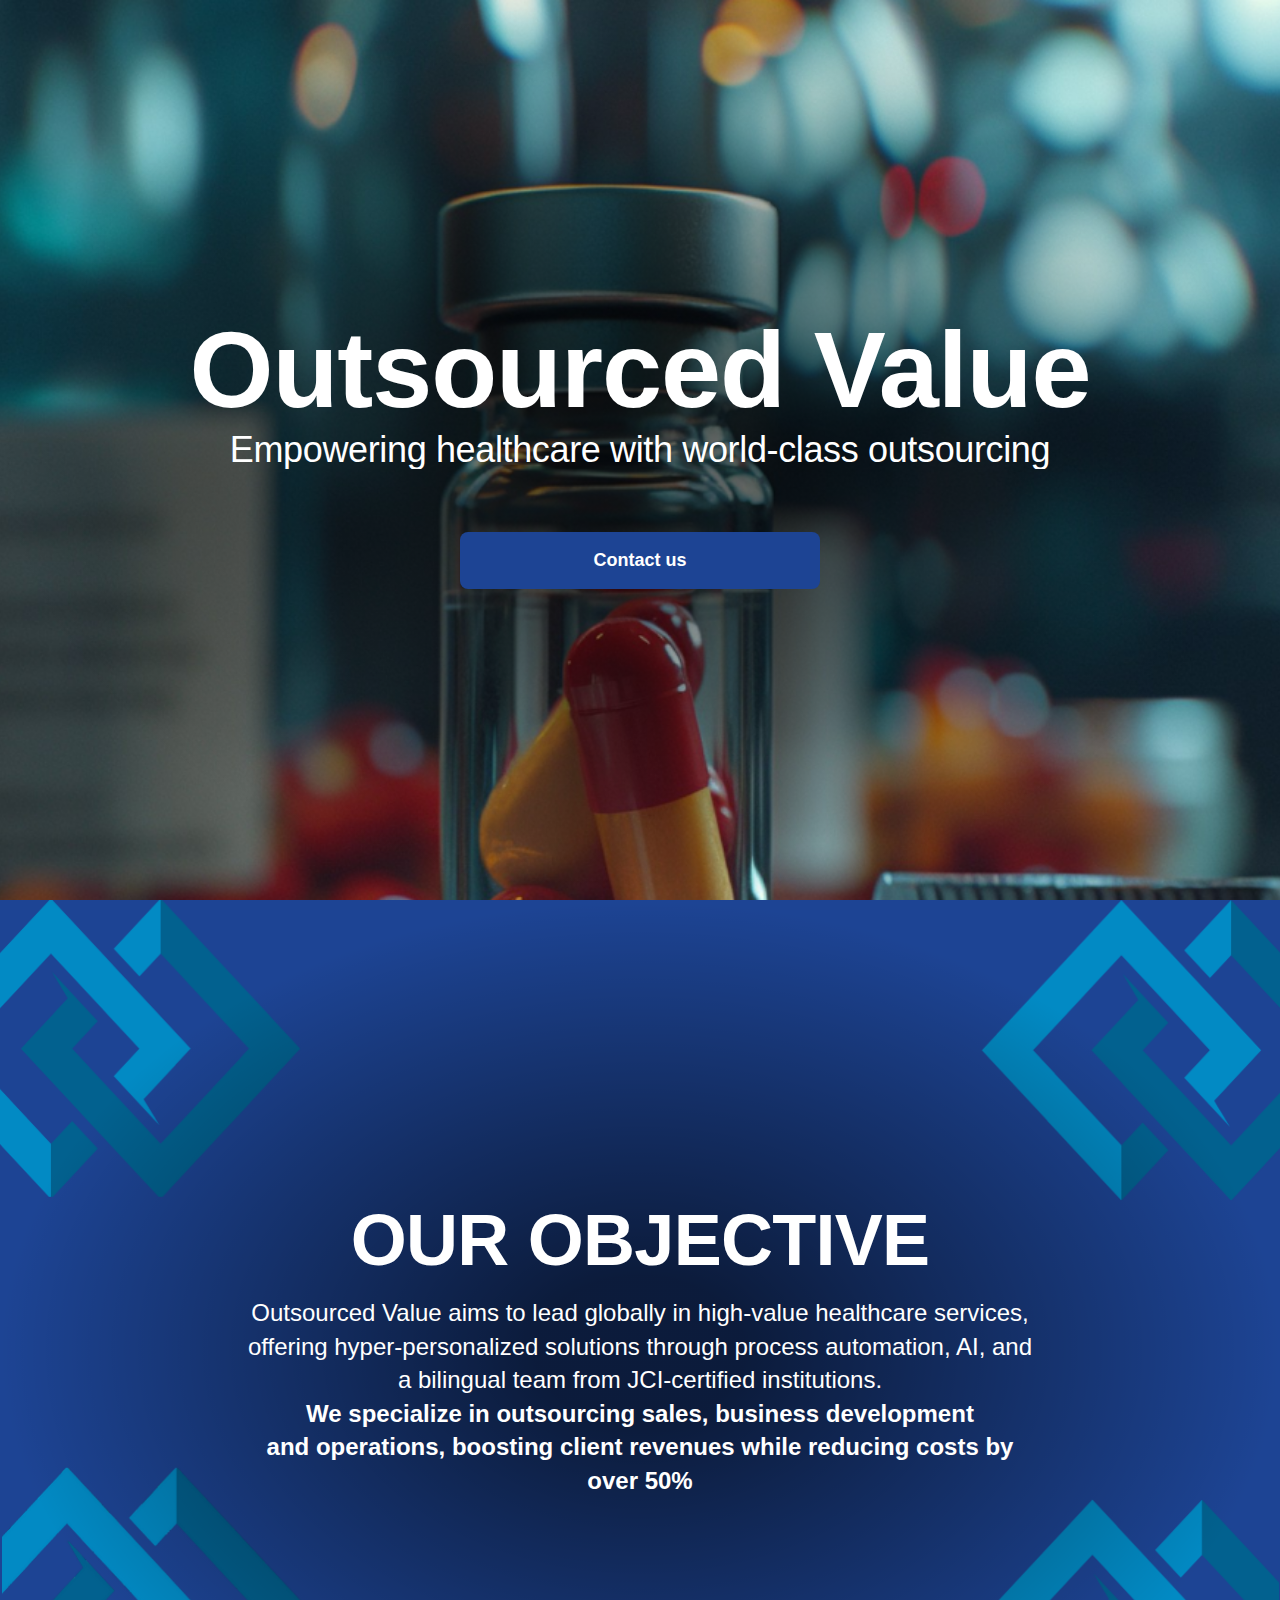
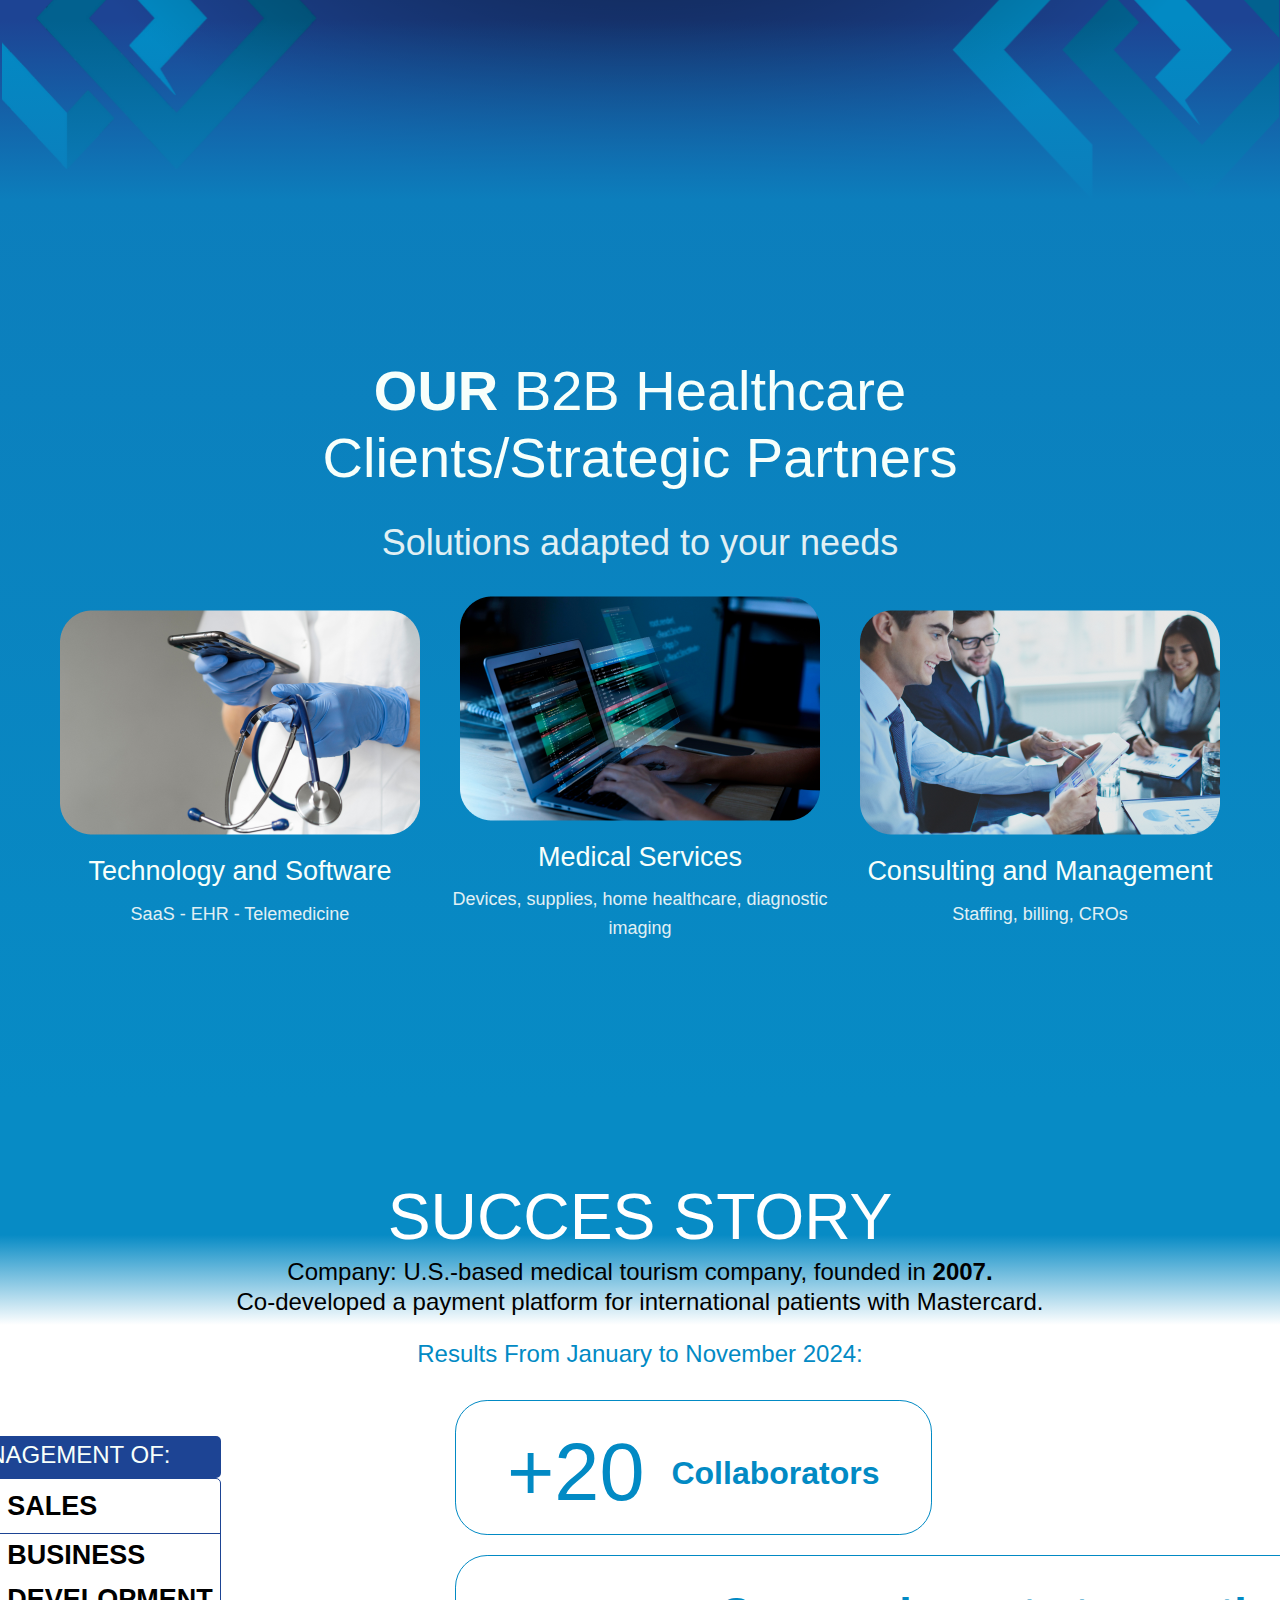
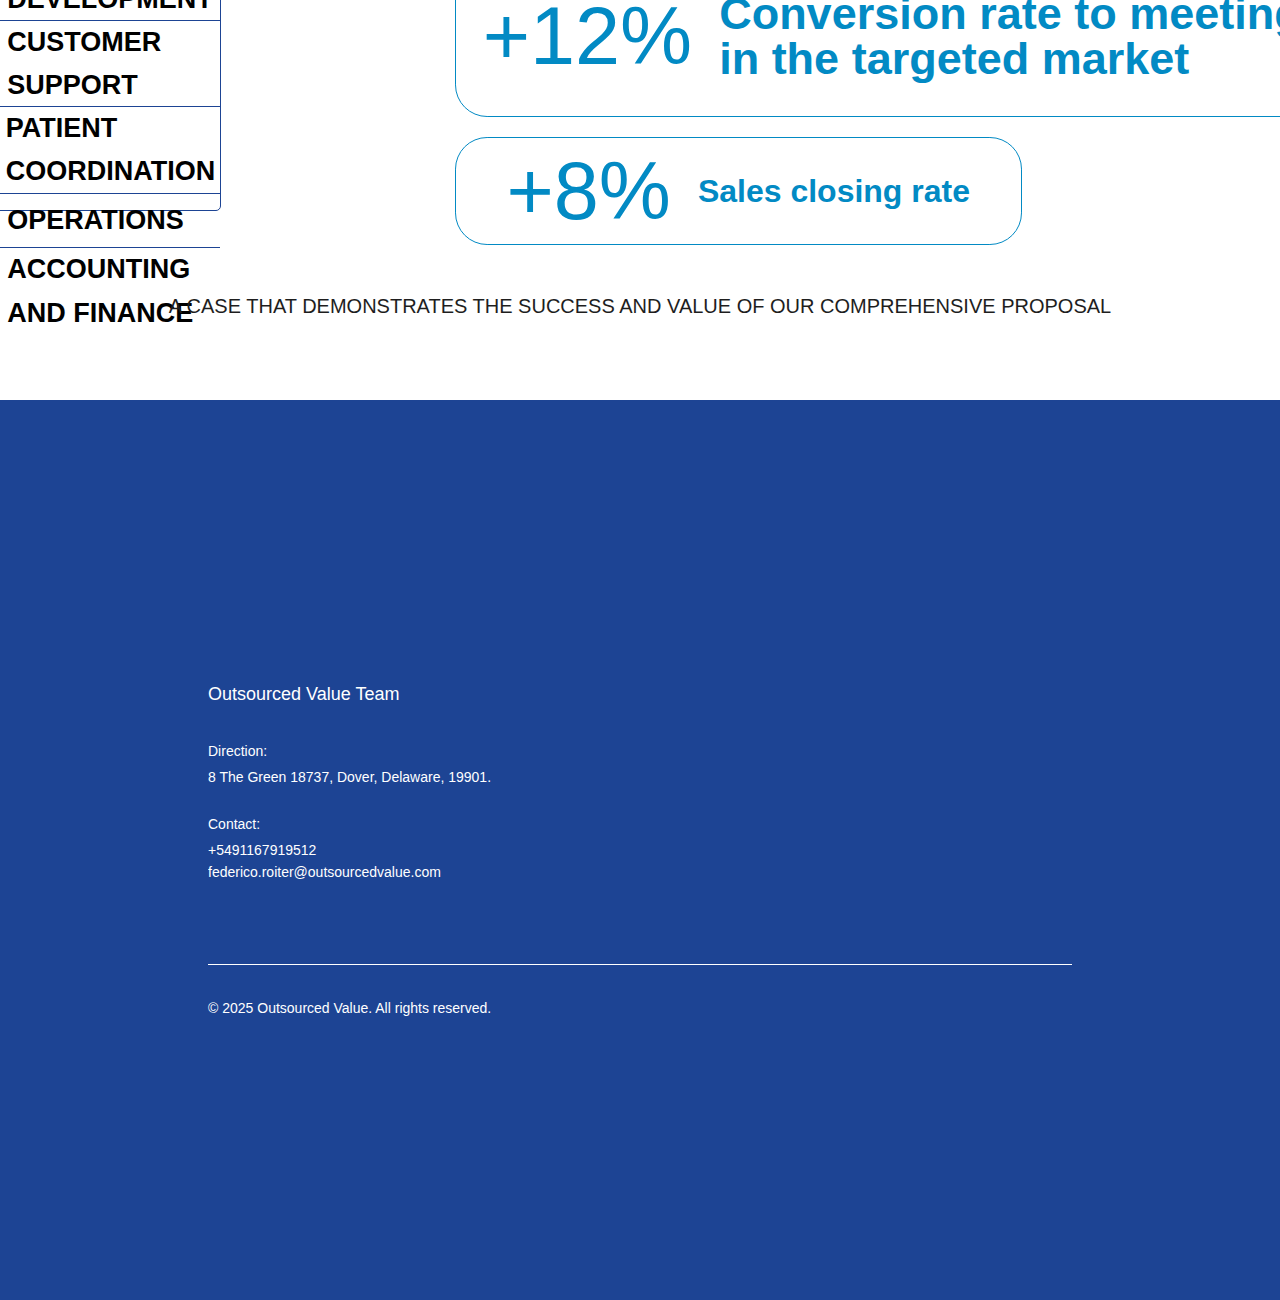
==== commit a6fae45d: "porciento" ====
--- a/index.html
+++ b/index.html
@@ -203,7 +203,7 @@
         </div>
         <div class="rectangle-14">
           <div class="second-rectangle">
-            <div class="_20">+8</div>
+            <div class="_20">+8%</div>
             <div class="sales-closing-rate">Sales closing rate</div>
           </div>
         </div>
--- a/style.css
+++ b/style.css
@@ -779,6 +779,7 @@
   align-items: center;
   justify-content: flex-start;
   margin-top: 2vh;
+  margin-bottom: 3vh;
 }
 .results-from-january-to-november-2024-span3 {
   color: #028ac4;
@@ -800,6 +801,7 @@
   border-radius: 5px;
   height: 42px;
   position: relative;
+  width: 101%;
 }
 
 .rectangle-11 {
@@ -807,8 +809,9 @@
   border-style: solid;
   border-color: #1d4494;
   border-width: 1px;
-  height: 35.5vh;
-  position: relative;
+  height: 37vh;
+  position: relative;
+  width: 101%;
 }
 
 .rectangles {
@@ -844,8 +847,8 @@
 .rectangles {
   display: flex;
   flex-direction: column;
-  align-items: center; /* Alinea los rectángulos al centro */
-  gap: 20px; /* Espacio entre los rectángulos */
+  align-items: flex-start; /* Cambiado de center a flex-start */
+  gap: 20px; /* Mantén el espacio entre los rectángulos */
 }
 
 .rectangle-15, .rectangle-13, .rectangle-14 {
@@ -854,13 +857,11 @@
   border-color: #028ac4;
   border-width: 0.8px;
   position: relative;
-  margin-left: auto; /* Alinea cada rectángulo al centro */
-  margin-right: auto; /* Alinea cada rectángulo al centro */
 }
 
 .rectangle-15 {
   height: 15vh;
-  width: 51vh;
+  width: 53vh;
 }
 
 .rectangle-13 {
@@ -870,7 +871,7 @@
 
 .rectangle-14 {
   height: 12vh;
-  width: 60vh;
+  width: 63vh;
 }
 
 .first-rectangle, .second-rectangle {
@@ -928,6 +929,7 @@
   margin-left: 2vh;
   justify-self: center;
   margin-top: 0.8vh;
+  margin-bottom: 0.3vh;
 }
 
 .line-1 {
@@ -1265,6 +1267,26 @@
     height: auto; /* Permitir ajuste dinámico */
   }
 
+  .conversion-rate-to-meetings-in-the-targeted-market {
+    display: block; /* Asegura un comportamiento de bloque completo */
+    font-size: 2.5vh; /* Escalado del texto */
+    line-height: 1.2; /* Espaciado vertical consistente */
+    white-space: normal; /* Permitir saltos de línea */
+    overflow-wrap: break-word; /* Evitar desbordes */
+    text-align: left; /* Alineación izquierda uniforme */
+    margin-left: 0; /* Eliminar márgenes adicionales */
+    padding-left: 0; /* Evitar desplazamientos innecesarios */
+    margin-left: 2vh;
+}
+
+.conversion-rate-to-meetings-in-the-targeted-market-span3,
+.conversion-rate-to-meetings-in-the-targeted-market-span4 {
+    display: block; /* Mantén el comportamiento de bloque */
+    text-align: left; /* Alineación uniforme para ambas líneas */
+    margin-left: 0; /* Elimina márgenes extra */
+    padding-left: 0; /* Asegura consistencia en el espaciado */
+}
+
 
   .sales-closing-rate {
     white-space: normal; /* Permitir saltos de línea */
